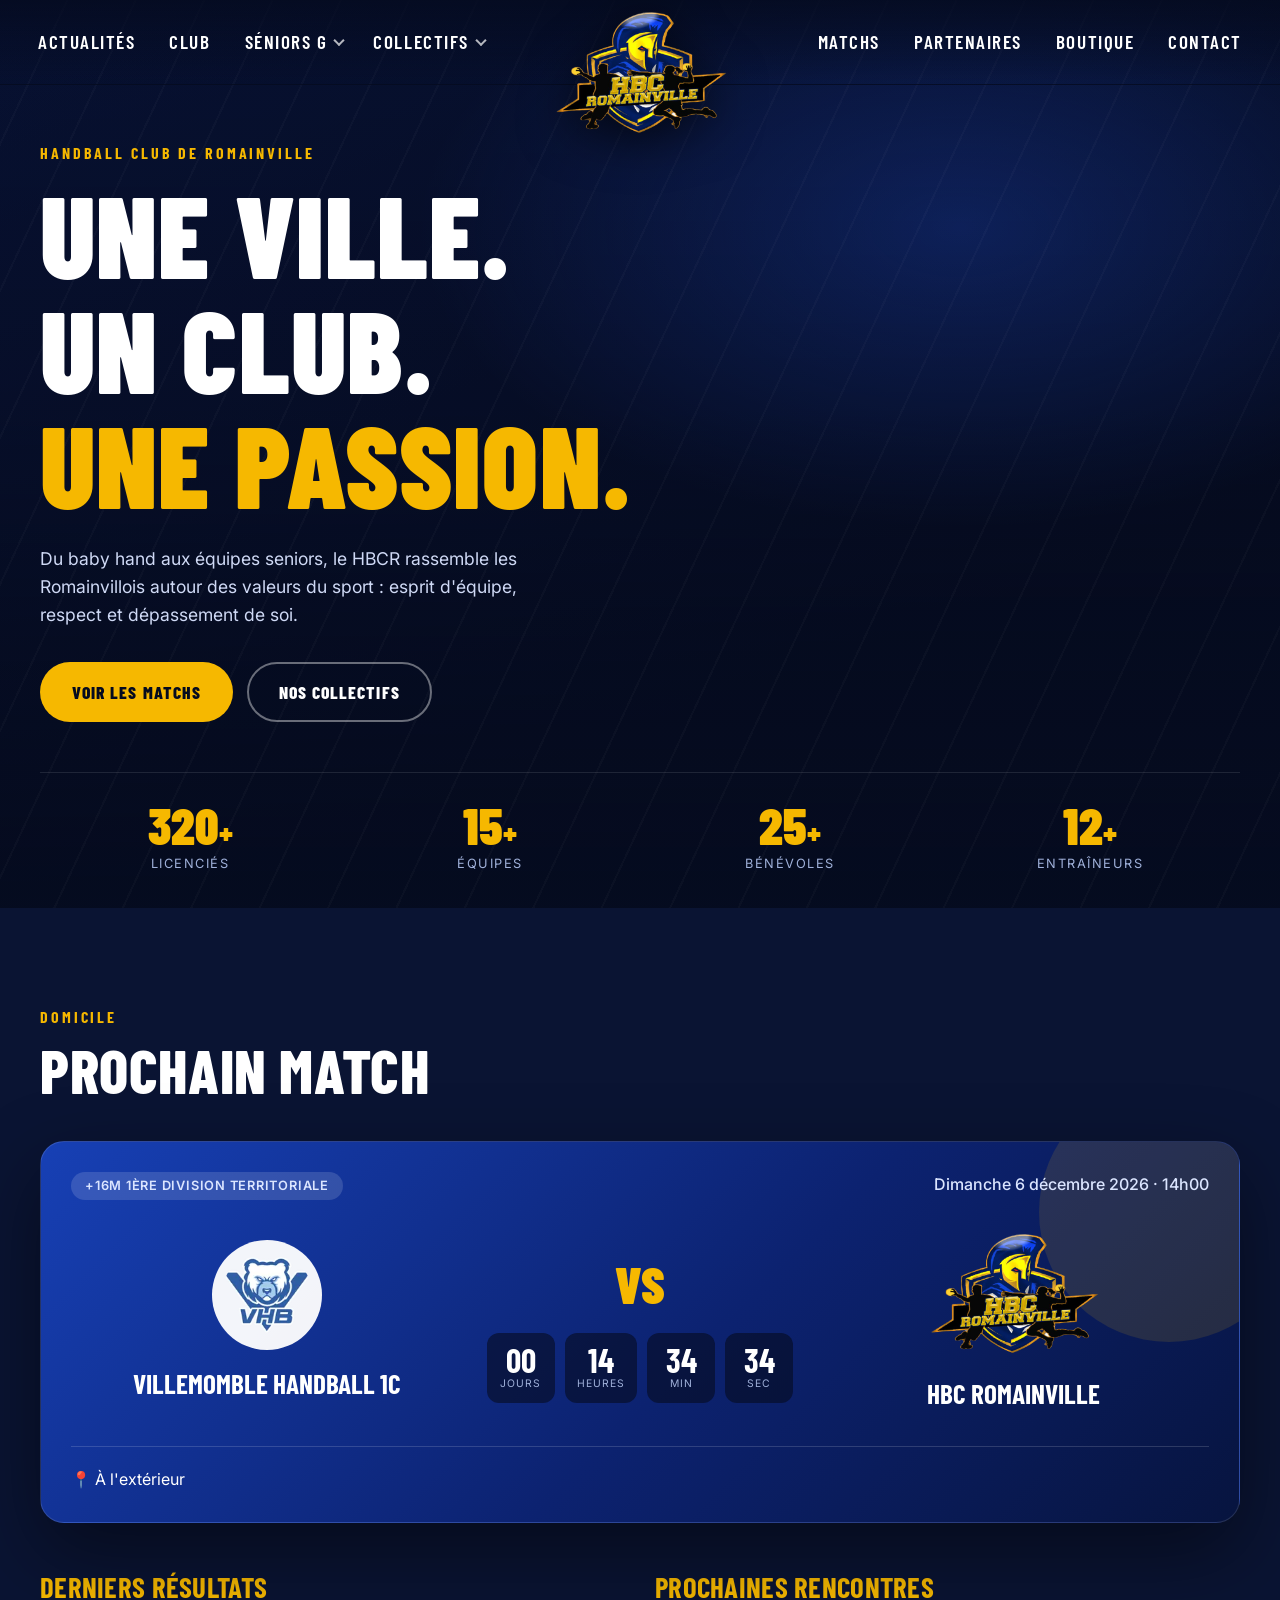
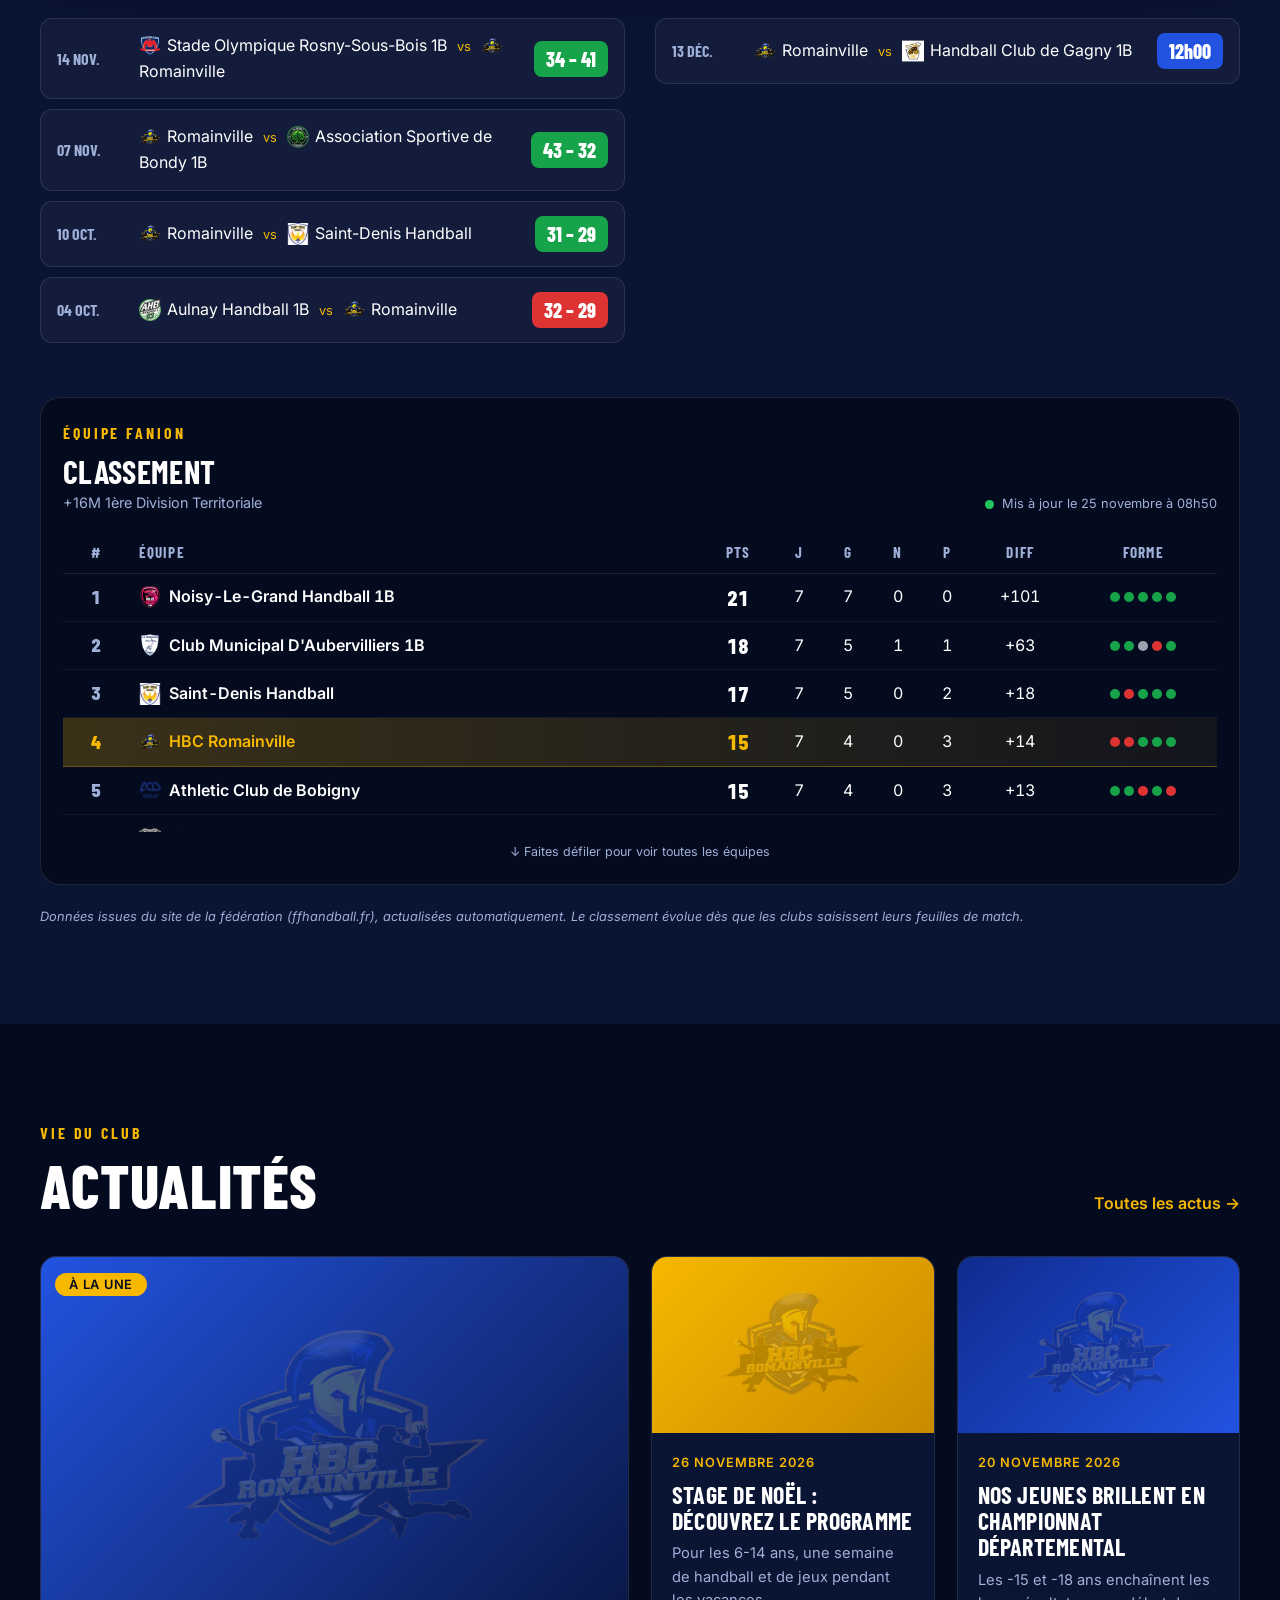
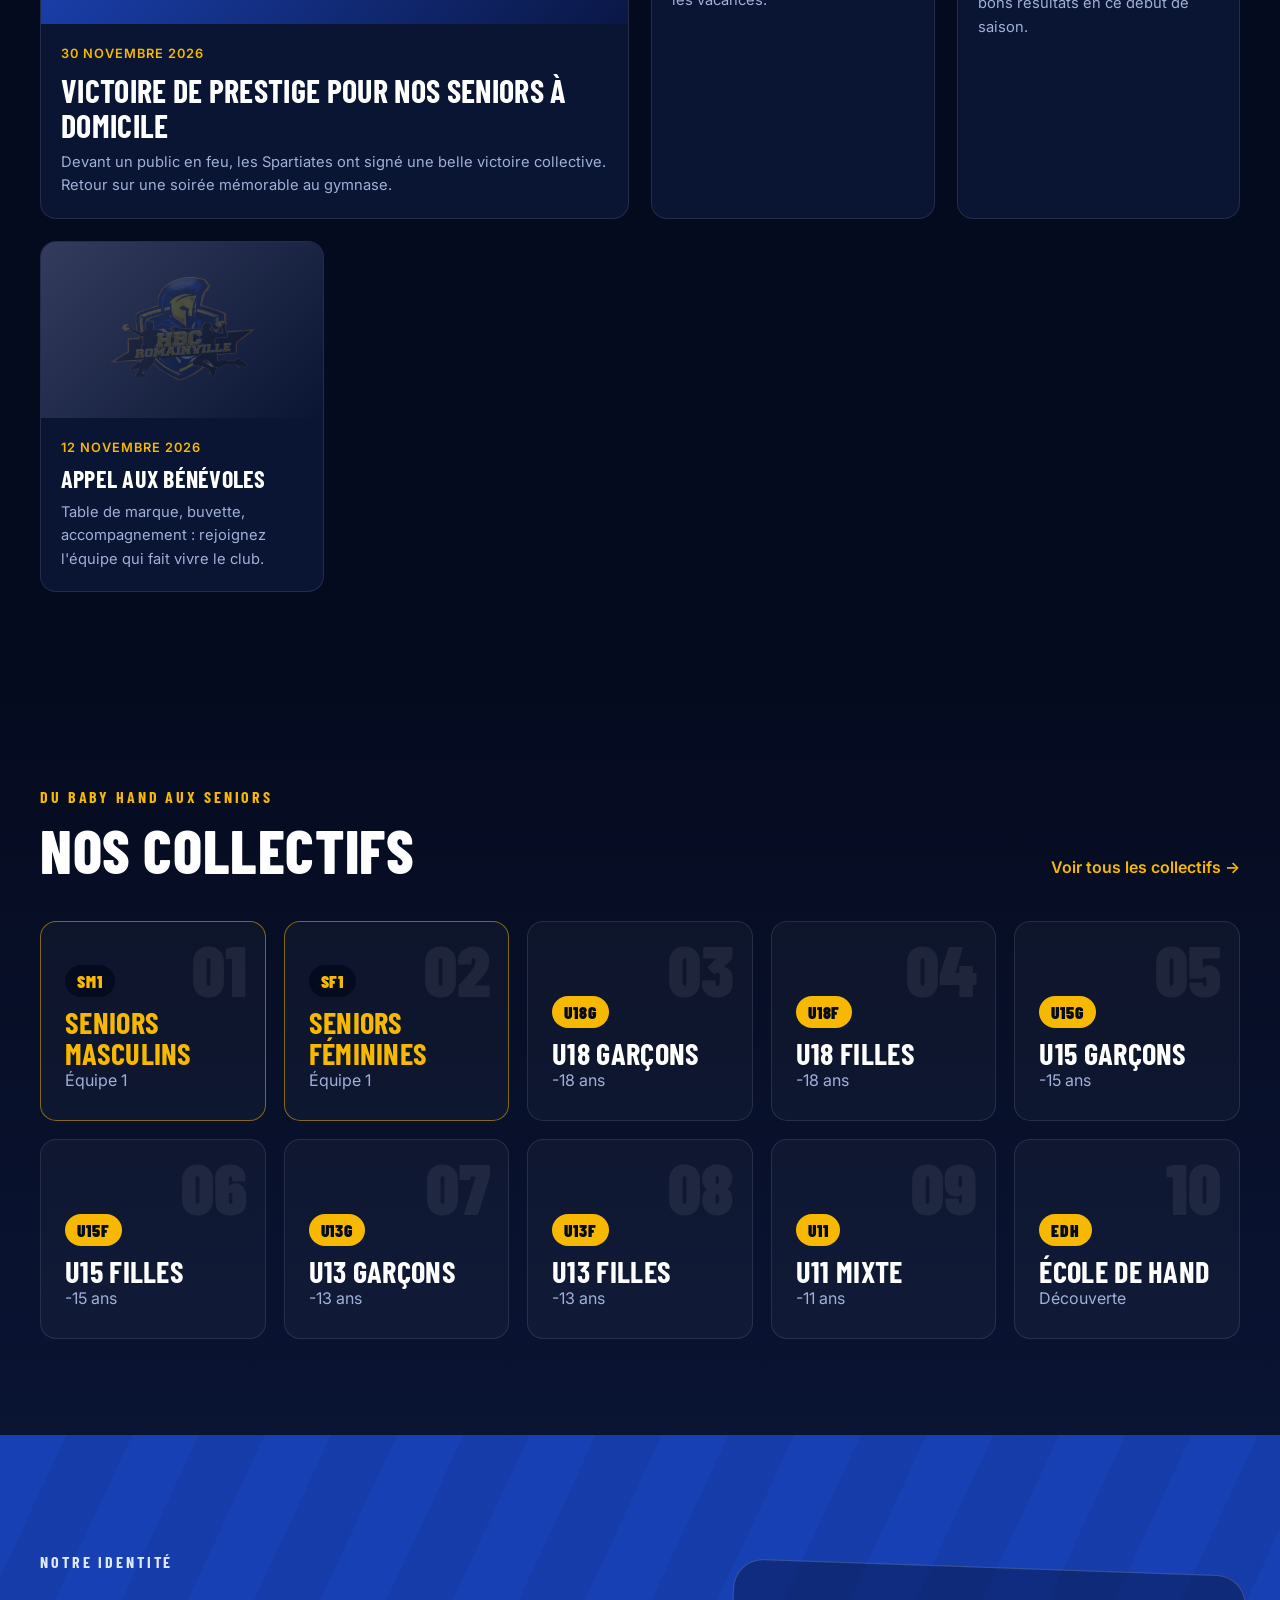
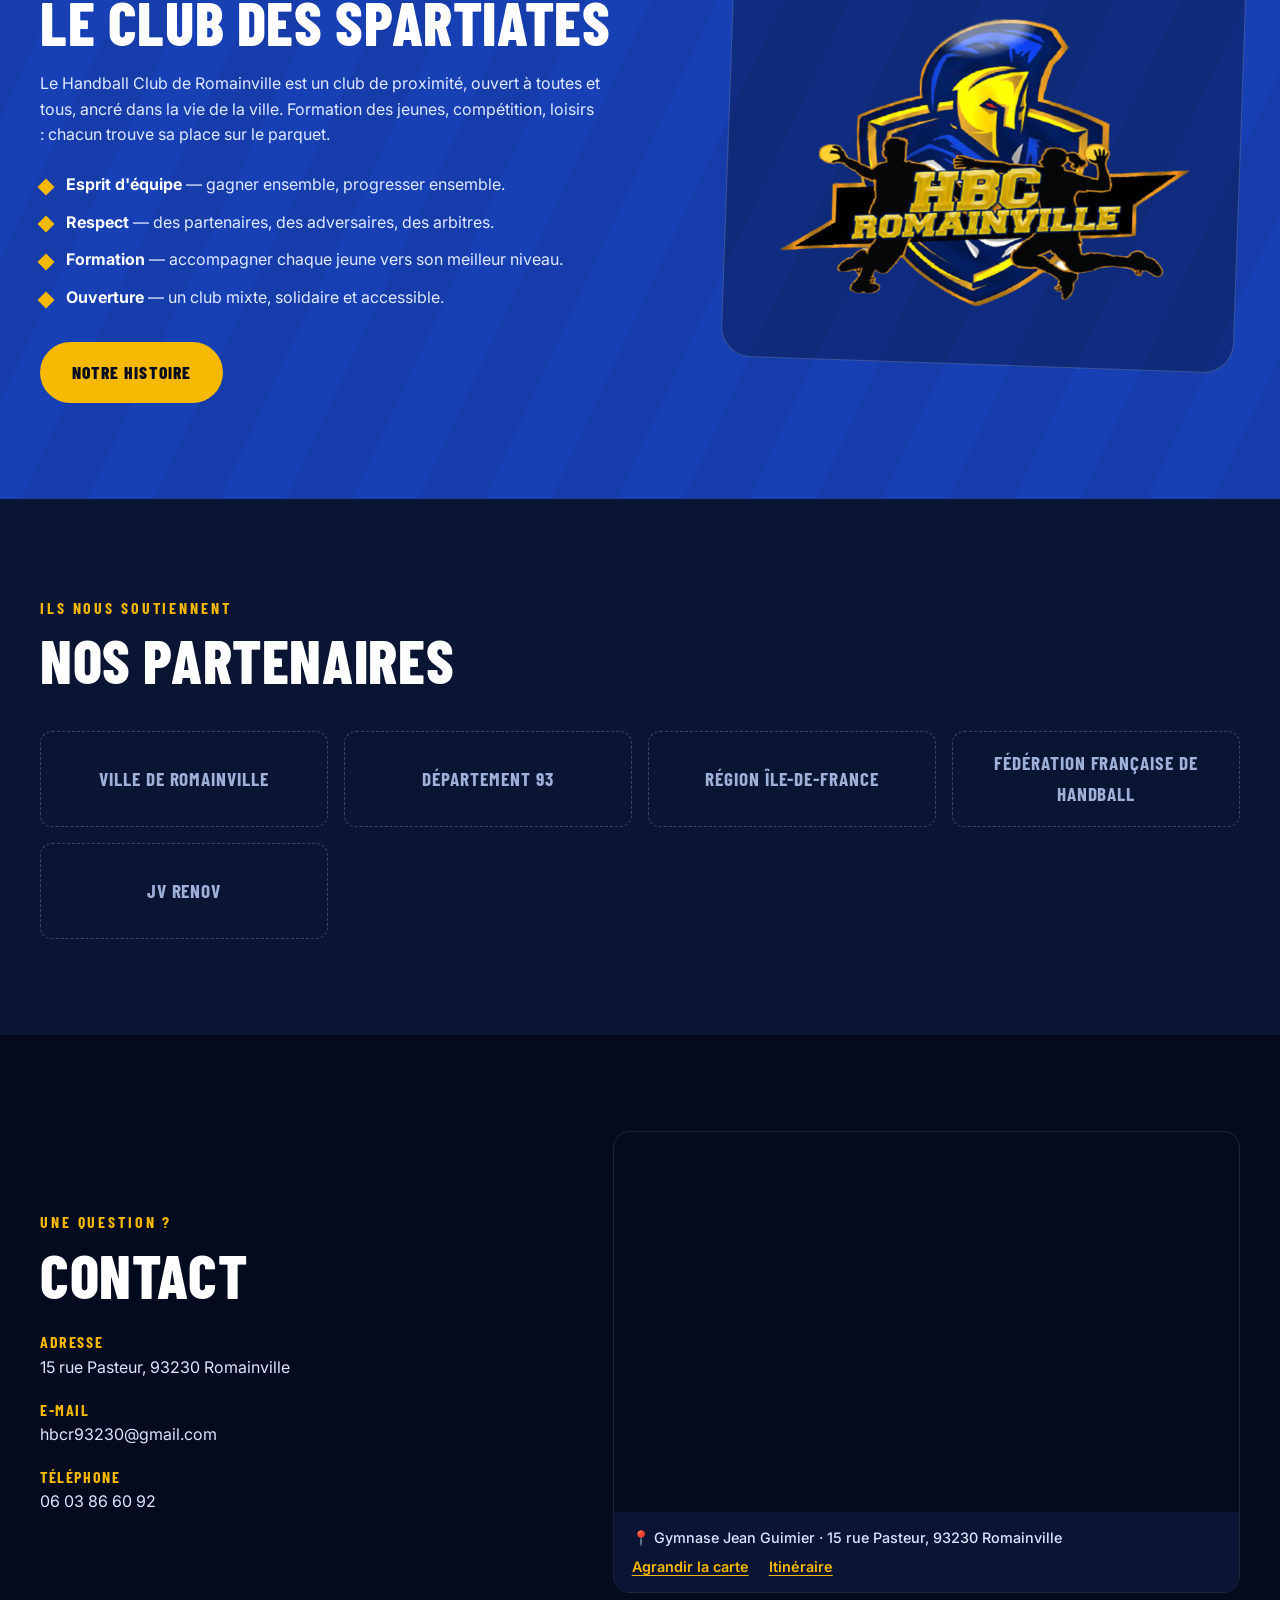
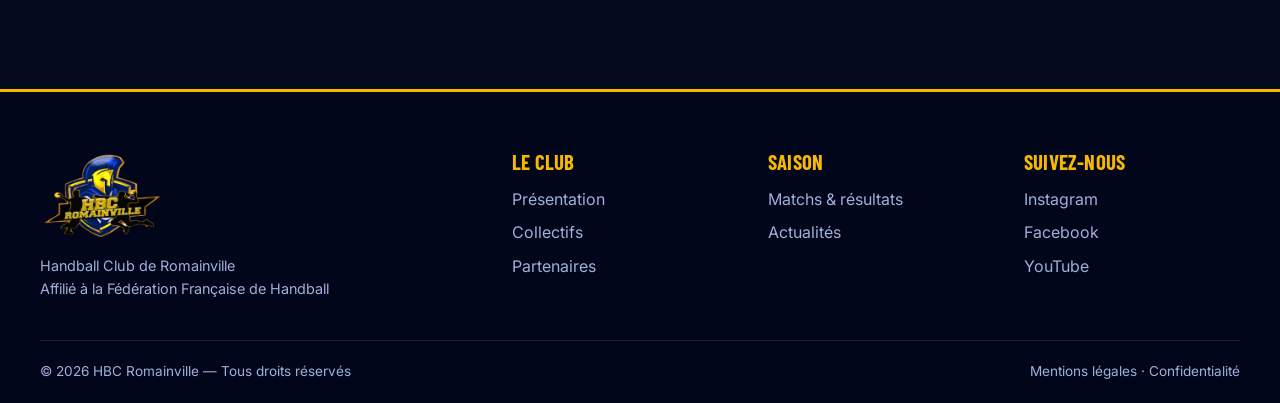
==== index.html @ 2d77e101 "maj" ====
<!doctype html>
<html lang="fr">
<head>
  <meta charset="utf-8">
  <meta name="viewport" content="width=device-width, initial-scale=1">
  <title>HBC Romainville – Handball Club de Romainville</title>
  <meta name="description" content="Site officiel du Handball Club de Romainville (HBCR) : matchs, résultats, actualités, équipes et partenaires.">
  <link rel="icon" href="assets/logo.png">
  <link rel="preconnect" href="https://fonts.googleapis.com">
  <link rel="preconnect" href="https://fonts.gstatic.com" crossorigin>
  <link href="https://fonts.googleapis.com/css2?family=Barlow+Condensed:wght@600;700;800;900&family=Inter:wght@400;500;600;700&display=swap" rel="stylesheet">
  <link rel="stylesheet" href="styles.css">
</head>
<body>

  <!-- Navigation -->
  <header class="header header--split header--over" id="header">
    <div class="container header__inner">
      <a href="#accueil" class="brand" aria-label="HBC Romainville – accueil">
        <img src="assets/logo.png" alt="Logo HBC Romainville">
      </a>
      <button class="burger" id="burger" aria-label="Ouvrir le menu" aria-expanded="false" aria-controls="nav">
        <span></span><span></span><span></span>
      </button>
      <nav class="nav" id="nav">
        <div class="nav__group nav__group--left">
          <a href="#actus">Actualités</a>
          <a href="histoire.html">Club</a>
          <div class="nav-item has-sub">
            <a href="equipe.html">Séniors G</a>
            <div class="subnav"><a href="equipe.html">Équipe</a><a href="classement.html">Classement</a></div>
          </div>
          <div class="nav-item has-sub">
            <a href="collectifs.html">Collectifs</a>
            <div class="subnav subnav--wide"><a href="collectifs.html">Tous les collectifs</a><a href="collectifs.html#sm1">Seniors masculins</a><a href="collectifs.html#sf1">Seniors féminines</a><a href="collectifs.html#u18g">U18 garçons</a><a href="collectifs.html#u18f">U18 filles</a><a href="collectifs.html#u15g">U15 garçons</a><a href="collectifs.html#u15f">U15 filles</a><a href="collectifs.html#u13g">U13 garçons</a><a href="collectifs.html#u13f">U13 filles</a><a href="collectifs.html#u11m">U11 mixte</a><a href="collectifs.html#ecole">École de hand</a><a href="entraineurs.html" class="subnav__sep">Entraîneurs</a></div>
          </div>
        </div>
        <div class="nav__group nav__group--right">
          <a href="#matchs">Matchs</a>
          <a href="#partenaires">Partenaires</a>
          <a class="nav__soon" aria-disabled="true">Boutique</a>
          <a href="#contact">Contact</a>
        </div>
      </nav>
    </div>
  </header>

  <main>

    <!-- HERO -->
    <section class="hero hero--cover" id="accueil">
      <video class="hero__video" autoplay muted loop playsinline preload="metadata" aria-hidden="true">
        <source src="assets/hero.mp4" type="video/mp4">
      </video>
      <div class="hero__bg"></div>
      <div class="container hero__inner">
        <div class="hero__text">
          <p class="eyebrow">Handball Club de Romainville</p>
          <h1>Une ville.<br>Un club.<br><span>Une passion.</span></h1>
          <p class="hero__lead">Du baby hand aux équipes seniors, le HBCR rassemble les Romainvillois autour des valeurs du sport : esprit d'équipe, respect et dépassement de soi.</p>
          <div class="hero__cta">
            <a href="#matchs" class="btn btn--gold">Voir les matchs</a>
            <a href="collectifs.html" class="btn btn--ghost">Nos collectifs</a>
          </div>
        </div>
      </div>
      <div class="hero__stats container">
        <div><strong data-count="320">0</strong><span>licenciés</span></div>
        <div><strong data-count="15">0</strong><span>équipes</span></div>
        <div><strong data-count="25">0</strong><span>bénévoles</span></div>
        <div><strong data-count="12">0</strong><span>entraîneurs</span></div>
      </div>
    </section>

    <!-- PROCHAIN MATCH -->
    <section class="nextmatch" id="matchs">
      <div class="container">
        <div class="section-head">
          <p class="eyebrow">Domicile</p>
          <h2>Prochain match</h2>
        </div>
        <div class="match-card">
          <div class="match-card__meta">
            <span class="tag" id="nm-comp">Département 1 · Masculin</span>
            <span id="nm-date">Samedi 5 décembre 2026 · 20h30</span>
          </div>
          <div class="match-card__teams">
            <div class="team" id="nm-home">
              <img src="assets/logo.png" alt="HBC Romainville">
              <strong>HBC Romainville</strong>
            </div>
            <div class="vs">
              <span>VS</span>
              <div class="countdown" id="countdown" data-target="2026-12-05T20:30:00">
                <div><b id="cd-d">00</b><small>jours</small></div>
                <div><b id="cd-h">00</b><small>heures</small></div>
                <div><b id="cd-m">00</b><small>min</small></div>
                <div><b id="cd-s">00</b><small>sec</small></div>
              </div>
            </div>
            <div class="team" id="nm-away">
              <div class="team__crest">ADV</div>
              <strong>Équipe adverse</strong>
            </div>
          </div>
          <div class="match-card__foot">
            <span id="nm-venue"> Gymnase Guimier Romainville</span>
          </div>
        </div>

        <div class="results">
          <div class="results__col">
            <h3>Derniers résultats</h3>
            <ul class="match-list" id="resultsList">
              <li><span class="date">28 nov.</span><span class="vsname">Romainville <em>vs</em> Équipe A</span><span class="score win">29 – 24</span></li>
              <li><span class="date">21 nov.</span><span class="vsname">Équipe B <em>vs</em> Romainville</span><span class="score lose">27 – 22</span></li>
              <li><span class="date">14 nov.</span><span class="vsname">Romainville <em>vs</em> Équipe C</span><span class="score draw">25 – 25</span></li>
              <li><span class="date">07 nov.</span><span class="vsname">Équipe D <em>vs</em> Romainville</span><span class="score win">23 – 28</span></li>
            </ul>
          </div>
          <div class="results__col">
            <h3>Prochaines rencontres</h3>
            <ul class="match-list" id="upcomingList">
              <li><span class="date">12 déc.</span><span class="vsname">Équipe E <em>vs</em> Romainville</span><span class="score next">20h00</span></li>
              <li><span class="date">19 déc.</span><span class="vsname">Romainville <em>vs</em> Équipe F</span><span class="score next">20h30</span></li>
              <li><span class="date">09 janv.</span><span class="vsname">Romainville <em>vs</em> Équipe G</span><span class="score next">18h30</span></li>
              <li><span class="date">16 janv.</span><span class="vsname">Équipe H <em>vs</em> Romainville</span><span class="score next">21h00</span></li>
            </ul>
          </div>
        </div>

        <div class="standings" id="standings">
          <div class="standings__head">
            <div>
              <p class="eyebrow">Équipe fanion</p>
              <h3>Classement</h3>
              <p class="standings__comp" id="st-comp">+16M 1ère Division Territoriale</p>
            </div>
            <span class="standings__live"><i></i><span id="st-updated">Mise à jour automatique</span></span>
          </div>
          <div class="standings__scroll">
            <table class="standings__table">
              <thead>
                <tr><th>#</th><th class="left">Équipe</th><th>Pts</th><th>J</th><th class="opt">G</th><th class="opt">N</th><th class="opt">P</th><th class="opt">Diff</th><th class="opt">Forme</th></tr>
              </thead>
              <tbody id="st-body"><tr><td colspan="9" class="left">Chargement du classement…</td></tr></tbody>
            </table>
          </div>
          <p class="standings__hint" id="st-hint">↓ Faites défiler pour voir toutes les équipes</p>
        </div>
        <p class="note">Données issues du site de la fédération (ffhandball.fr), actualisées automatiquement. Le classement évolue dès que les clubs saisissent leurs feuilles de match.</p>
      </div>
    </section>

    <!-- ACTUALITÉS -->
    <section class="news" id="actus">
      <div class="container">
        <div class="section-head section-head--row">
          <div>
            <p class="eyebrow">Vie du club</p>
            <h2>Actualités</h2>
          </div>
          <a href="#" class="link-arrow">Toutes les actus →</a>
        </div>

        <div class="news-grid">
          <article class="card card--featured">
            <div class="card__img card__img--1"><span class="tag tag--gold">À la une</span></div>
            <div class="card__body">
              <time>30 novembre 2026</time>
              <h3>Victoire de prestige pour nos seniors à domicile</h3>
              <p>Devant un public en feu, les Spartiates ont signé une belle victoire collective. Retour sur une soirée mémorable au gymnase.</p>
            </div>
          </article>
          <article class="card">
            <div class="card__img card__img--2"></div>
            <div class="card__body">
              <time>26 novembre 2026</time>
              <h3>Stage de Noël : découvrez le programme</h3>
              <p>Pour les 6-14 ans, une semaine de handball et de jeux pendant les vacances.</p>
            </div>
          </article>
          <article class="card">
            <div class="card__img card__img--3"></div>
            <div class="card__body">
              <time>20 novembre 2026</time>
              <h3>Nos jeunes brillent en championnat départemental</h3>
              <p>Les -15 et -18 ans enchaînent les bons résultats en ce début de saison.</p>
            </div>
          </article>
          <article class="card">
            <div class="card__img card__img--4"></div>
            <div class="card__body">
              <time>12 novembre 2026</time>
              <h3>Appel aux bénévoles</h3>
              <p>Table de marque, buvette, accompagnement : rejoignez l'équipe qui fait vivre le club.</p>
            </div>
          </article>
        </div>
      </div>
    </section>

    <!-- ÉQUIPES -->
    <section class="teams" id="equipes">
      <div class="container">
        <div class="section-head section-head--row">
          <div>
            <p class="eyebrow">Du baby hand aux seniors</p>
            <h2>Nos collectifs</h2>
          </div>
          <a href="collectifs.html" class="link-arrow">Voir tous les collectifs →</a>
        </div>
        <div class="teams-grid">
          <a class="team-tile team-tile--gold" href="collectifs.html#sm1"><span class="num">01</span><b class="code">SM1</b><h3>Seniors masculins</h3><p>Équipe 1</p></a>
          <a class="team-tile team-tile--gold" href="collectifs.html#sf1"><span class="num">02</span><b class="code">SF1</b><h3>Seniors féminines</h3><p>Équipe 1</p></a>
          <a class="team-tile" href="collectifs.html#u18g"><span class="num">03</span><b class="code">U18G</b><h3>U18 garçons</h3><p>-18 ans</p></a>
          <a class="team-tile" href="collectifs.html#u18f"><span class="num">04</span><b class="code">U18F</b><h3>U18 filles</h3><p>-18 ans</p></a>
          <a class="team-tile" href="collectifs.html#u15g"><span class="num">05</span><b class="code">U15G</b><h3>U15 garçons</h3><p>-15 ans</p></a>
          <a class="team-tile" href="collectifs.html#u15f"><span class="num">06</span><b class="code">U15F</b><h3>U15 filles</h3><p>-15 ans</p></a>
          <a class="team-tile" href="collectifs.html#u13g"><span class="num">07</span><b class="code">U13G</b><h3>U13 garçons</h3><p>-13 ans</p></a>
          <a class="team-tile" href="collectifs.html#u13f"><span class="num">08</span><b class="code">U13F</b><h3>U13 filles</h3><p>-13 ans</p></a>
          <a class="team-tile" href="collectifs.html#u11m"><span class="num">09</span><b class="code">U11</b><h3>U11 mixte</h3><p>-11 ans</p></a>
          <a class="team-tile" href="collectifs.html#ecole"><span class="num">10</span><b class="code">EDH</b><h3>École de hand</h3><p>Découverte</p></a>
        </div>
      </div>
    </section>

    <!-- LE CLUB -->
    <section class="club" id="club">
      <div class="container club__inner">
        <div class="club__text">
          <p class="eyebrow">Notre identité</p>
          <h2>Le club des Spartiates</h2>
          <p>Le Handball Club de Romainville est un club de proximité, ouvert à toutes et tous, ancré dans la vie de la ville. Formation des jeunes, compétition, loisirs : chacun trouve sa place sur le parquet.</p>
          <ul class="values">
            <li><b>Esprit d'équipe</b> — gagner ensemble, progresser ensemble.</li>
            <li><b>Respect</b> — des partenaires, des adversaires, des arbitres.</li>
            <li><b>Formation</b> — accompagner chaque jeune vers son meilleur niveau.</li>
            <li><b>Ouverture</b> — un club mixte, solidaire et accessible.</li>
          </ul>
          <a href="histoire.html" class="btn btn--gold">Notre histoire</a>
        </div>
        <div class="club__visual">
          <div class="shield"><img src="assets/logo.png" alt=""></div>
        </div>
      </div>
    </section>

    <!-- PARTENAIRES -->
    <section class="partners" id="partenaires">
      <div class="container">
        <div class="section-head">
          <p class="eyebrow">Ils nous soutiennent</p>
          <h2>Nos partenaires</h2>
        </div>
        <div class="partners-row">
          <div>Ville de Romainville</div>
          <div>Département 93</div>
          <div>Région Île-de-France</div>
          <div>Fédération Française de Handball</div>
          <div>JV RENOV</div>
        </div>
      </div>
    </section>

    <!-- CONTACT -->
    <section class="contact" id="contact">
      <div class="container contact__inner">
        <div>
          <p class="eyebrow">Une question ?</p>
          <h2>Contact</h2>
          <ul class="contact-list">
            <li><b>Adresse</b> 15 rue Pasteur, 93230 Romainville</li>
            <li><b>E-mail</b> hbcr93230@gmail.com</li>
            <li><b>Téléphone</b> 06 03 86 60 92</li>
          </ul>
        </div>
        <div class="contact__map">
          <iframe title="Carte : gymnase Jean Guimier, 15 rue Pasteur, Romainville" loading="lazy" referrerpolicy="no-referrer-when-downgrade"
            src="https://www.openstreetmap.org/export/embed.html?bbox=2.4385%2C48.8760%2C2.4475%2C48.8820&layer=mapnik&marker=48.87899%2C2.44299"></iframe>
          <div class="map-links">
            <span>📍 Gymnase Jean Guimier · 15 rue Pasteur, 93230 Romainville</span>
            <a href="https://www.openstreetmap.org/?mlat=48.87899&amp;mlon=2.44299#map=17/48.87899/2.44299" target="_blank" rel="noopener">Agrandir la carte</a>
            <a href="https://www.google.com/maps/dir/?api=1&amp;destination=15+rue+Pasteur+93230+Romainville" target="_blank" rel="noopener">Itinéraire</a>
          </div>
        </div>
      </div>
    </section>
  </main>

  <footer class="footer">
    <div class="container footer__inner">
      <div class="footer__brand">
        <img src="assets/logo.png" alt="HBC Romainville">
        <p>Handball Club de Romainville<br>Affilié à la Fédération Française de Handball</p>
      </div>
      <div class="footer__col">
        <h4>Le club</h4>
        <a href="#club">Présentation</a>
        <a href="collectifs.html">Collectifs</a>
        <a href="#partenaires">Partenaires</a>
      </div>
      <div class="footer__col">
        <h4>Saison</h4>
        <a href="#matchs">Matchs &amp; résultats</a>
        <a href="#actus">Actualités</a>
      </div>
      <div class="footer__col">
        <h4>Suivez-nous</h4>
        <a href="#">Instagram</a>
        <a href="#">Facebook</a>
        <a href="#">YouTube</a>
      </div>
    </div>
    <div class="footer__bottom container">
      <span>© 2026 HBC Romainville — Tous droits réservés</span>
      <span><a href="mentions-legales.html">Mentions légales</a> · <a href="confidentialite.html">Confidentialité</a></span>
    </div>
  </footer>

  <script src="script.js"></script>
</body>
</html>
---- styles.css ----
:root{
  --navy:#050b1f;
  --navy-2:#0a1433;
  --blue:#1740b5;
  --blue-2:#2253e0;
  --gold:#f6b800;
  --gold-2:#ffd34d;
  --white:#fff;
  --muted:#9fb0d9;
  --line:rgba(255,255,255,.1);
  --radius:16px;
  --h:'Barlow Condensed',Impact,sans-serif;
  --b:'Inter',system-ui,sans-serif;
}
*{box-sizing:border-box;margin:0;padding:0}
html{scroll-behavior:smooth;scroll-padding-top:90px}
body{font-family:var(--b);background:var(--navy);color:var(--white);line-height:1.6;-webkit-font-smoothing:antialiased}
img{max-width:100%;display:block}
a{color:inherit;text-decoration:none}
ul{list-style:none}
.container{width:min(1200px,100% - 40px);margin-inline:auto}

h1,h2,h3,h4{font-family:var(--h);text-transform:uppercase;line-height:1;letter-spacing:.01em}
h2{font-size:clamp(2.4rem,5vw,3.8rem);font-weight:800}
h3{font-weight:700}
.eyebrow{font-family:var(--h);font-weight:700;letter-spacing:.18em;text-transform:uppercase;color:var(--gold);font-size:1rem;margin-bottom:10px}
.eyebrow--dark{color:var(--navy)}
section{padding:96px 0}
.section-head{margin-bottom:40px}
.section-head--row{display:flex;justify-content:space-between;align-items:flex-end;gap:20px;flex-wrap:wrap}
.link-arrow{font-weight:600;color:var(--gold);transition:.2s}
.link-arrow:hover{transform:translateX(4px)}
.note{margin-top:22px;font-size:.8rem;color:var(--muted);font-style:italic}

/* Buttons */
.btn{display:inline-block;font-family:var(--h);font-weight:800;text-transform:uppercase;letter-spacing:.06em;font-size:1.1rem;padding:14px 30px;border-radius:999px;border:2px solid transparent;cursor:pointer;transition:.2s;
  clip-path:none}
.btn--sm{padding:9px 20px;font-size:1rem}
.btn--gold{background:var(--gold);color:var(--navy)}
.btn--gold:hover{background:var(--gold-2);transform:translateY(-2px);box-shadow:0 10px 30px rgba(246,184,0,.35)}
.btn--ghost{border-color:rgba(255,255,255,.4);color:#fff}
.btn--ghost:hover{border-color:var(--gold);color:var(--gold)}
.btn--dark{background:var(--navy);color:#fff}
.btn--dark:hover{background:#000;transform:translateY(-2px)}

/* Topbar */
.topbar{background:var(--blue);font-size:.85rem}
.topbar__inner{display:flex;justify-content:space-between;gap:16px;padding:8px 0;flex-wrap:wrap}
.topbar__links{display:flex;gap:20px}
.topbar__links a:hover{color:var(--gold)}

/* Header */
.header{position:sticky;top:0;z-index:50;background:rgba(5,11,31,.88);backdrop-filter:blur(12px);border-bottom:1px solid var(--line);transition:.3s}
.header.scrolled{box-shadow:0 8px 30px rgba(0,0,0,.4)}
.header__inner{display:flex;align-items:center;justify-content:space-between;height:78px}
.brand img{height:62px;width:auto}
.nav{display:flex;align-items:center;gap:30px}
.nav a{font-family:var(--h);font-weight:700;text-transform:uppercase;letter-spacing:.07em;font-size:1.15rem;position:relative;padding:4px 0}
.nav a:not(.btn)::after{content:"";position:absolute;left:0;bottom:-2px;height:3px;width:0;background:var(--gold);transition:.25s}
.nav a:not(.btn):hover::after{width:100%}
.burger{display:none;background:none;border:0;width:44px;height:44px;cursor:pointer;flex-direction:column;justify-content:center;gap:6px;align-items:center}
.burger span{display:block;width:26px;height:3px;background:#fff;border-radius:2px;transition:.3s}
.burger[aria-expanded="true"] span:nth-child(1){transform:translateY(9px) rotate(45deg)}
.burger[aria-expanded="true"] span:nth-child(2){opacity:0}
.burger[aria-expanded="true"] span:nth-child(3){transform:translateY(-9px) rotate(-45deg)}

/* Hero */
.hero{position:relative;padding:70px 0 0;overflow:hidden}
.hero__bg{position:absolute;inset:0;background:
  radial-gradient(900px 500px at 80% 30%,rgba(34,83,224,.55),transparent 60%),
  radial-gradient(600px 400px at 10% 90%,rgba(246,184,0,.12),transparent 60%),
  linear-gradient(160deg,#0a1745,var(--navy) 70%);z-index:0}
.hero__bg::after{content:"";position:absolute;inset:0;background:repeating-linear-gradient(115deg,transparent 0 60px,rgba(255,255,255,.025) 60px 62px)}
.hero__inner{position:relative;z-index:1;display:grid;grid-template-columns:1.1fr .9fr;align-items:center;gap:40px;min-height:560px}
.hero h1{font-size:clamp(3.4rem,8.5vw,7rem);font-weight:900;margin-bottom:24px}
.hero h1 span{color:var(--gold)}
.hero__lead{max-width:520px;color:#cfd9f5;font-size:1.1rem;margin-bottom:32px}
.hero__cta{display:flex;gap:14px;flex-wrap:wrap}
.hero__logo img{width:100%;max-width:520px;margin-inline:auto;filter:drop-shadow(0 30px 60px rgba(0,0,0,.6));animation:float 6s ease-in-out infinite}
@keyframes float{50%{transform:translateY(-14px)}}
.hero__stats{position:relative;z-index:1;display:grid;grid-template-columns:repeat(4,1fr);margin-top:30px;border-top:1px solid var(--line);padding:26px 0 34px;text-align:center}
.hero__stats div{display:flex;flex-direction:column}
.hero__stats strong{font-family:var(--h);font-size:3.2rem;font-weight:900;color:var(--gold);line-height:1}
.hero__stats strong::after{content:"+";font-size:2rem}
.hero__stats span{color:var(--muted);text-transform:uppercase;letter-spacing:.12em;font-size:.8rem;margin-top:4px}

/* Next match */
.nextmatch{background:var(--navy-2)}
.match-card{background:linear-gradient(135deg,var(--blue) 0%,#0c2270 55%,#07143f 100%);border-radius:24px;padding:30px;border:1px solid rgba(255,255,255,.12);box-shadow:0 30px 80px rgba(0,0,0,.45);position:relative;overflow:hidden}
.match-card::before{content:"";position:absolute;right:-60px;top:-60px;width:260px;height:260px;border-radius:50%;background:rgba(246,184,0,.12)}
.match-card__meta{display:flex;justify-content:space-between;flex-wrap:wrap;gap:10px;position:relative;color:#dbe5ff;font-weight:500}
.tag{background:rgba(255,255,255,.14);padding:4px 14px;border-radius:999px;font-size:.8rem;font-weight:600;text-transform:uppercase;letter-spacing:.06em}
.tag--gold{background:var(--gold);color:var(--navy)}
.match-card__teams{display:grid;grid-template-columns:1fr auto 1fr;align-items:center;gap:24px;padding:30px 0;position:relative}
.team{display:flex;flex-direction:column;align-items:center;gap:12px;text-align:center}
.team img{height:130px;width:auto}
.team strong{font-family:var(--h);font-size:1.7rem;text-transform:uppercase}
.team__crest{width:110px;height:110px;border-radius:50%;background:rgba(255,255,255,.1);border:2px dashed rgba(255,255,255,.4);display:grid;place-items:center;font-family:var(--h);font-size:1.6rem;font-weight:800;color:var(--muted)}
.vs{text-align:center}
.vs>span{font-family:var(--h);font-size:3.2rem;font-weight:900;color:var(--gold)}
.countdown{display:flex;gap:10px;margin-top:8px}
.countdown div{background:rgba(5,11,31,.6);border-radius:12px;padding:10px 12px;min-width:68px;display:flex;flex-direction:column}
.countdown b{font-family:var(--h);font-size:2.1rem;line-height:1}
.countdown small{font-size:.65rem;text-transform:uppercase;letter-spacing:.1em;color:var(--muted)}
.match-card__foot{display:flex;justify-content:space-between;align-items:center;flex-wrap:wrap;gap:14px;border-top:1px solid rgba(255,255,255,.15);padding-top:20px;position:relative}

.results{display:grid;grid-template-columns:1fr 1fr;gap:30px;margin-top:50px}
.results h3{font-size:1.8rem;margin-bottom:16px;color:var(--gold)}
.match-list li{display:grid;grid-template-columns:70px 1fr auto;gap:12px;align-items:center;padding:14px 16px;background:rgba(255,255,255,.04);border:1px solid var(--line);border-radius:12px;margin-bottom:10px;transition:.2s}
.match-list li:hover{background:rgba(255,255,255,.08);transform:translateX(4px)}
.match-list .date{font-family:var(--h);font-weight:700;color:var(--muted);text-transform:uppercase}
.match-list em{color:var(--gold);font-style:normal;margin:0 6px;font-size:.8rem}
.score{font-family:var(--h);font-weight:800;font-size:1.25rem;padding:2px 12px;border-radius:8px}
.score.win{background:#17a34a}
.score.lose{background:#d33}
.score.draw{background:#6b7280}
.score.next{background:var(--blue-2)}

/* News */
.news-grid{display:grid;grid-template-columns:repeat(4,1fr);gap:22px}
.card{background:var(--navy-2);border:1px solid var(--line);border-radius:var(--radius);overflow:hidden;transition:.25s;display:flex;flex-direction:column}
.card:hover{transform:translateY(-6px);border-color:var(--gold);box-shadow:0 20px 50px rgba(0,0,0,.4)}
.card__img{aspect-ratio:16/10;position:relative;padding:14px}
.card__img--1{background:linear-gradient(135deg,var(--blue-2),#0a1745)}
.card__img--2{background:linear-gradient(135deg,var(--gold),#c98a00)}
.card__img--3{background:linear-gradient(135deg,#0f2b8f,var(--blue-2))}
.card__img--4{background:linear-gradient(135deg,#333c5c,#0a1433)}
.card__img::after{content:"";position:absolute;inset:0;background:url("assets/logo.png") center/55% no-repeat;opacity:.18}
.card__body{padding:20px;display:flex;flex-direction:column;gap:8px}
.card time{color:var(--gold);font-size:.8rem;font-weight:600;text-transform:uppercase;letter-spacing:.08em}
.card h3{font-size:1.5rem;line-height:1.1}
.card p{color:var(--muted);font-size:.92rem}
.card--featured{grid-column:span 2;grid-row:span 1}
.card--featured h3{font-size:2rem}

/* Teams */
.teams{background:linear-gradient(180deg,var(--navy),var(--navy-2))}
.teams-grid{display:grid;grid-template-columns:repeat(4,1fr);gap:18px}
.team-tile{position:relative;border:1px solid var(--line);border-radius:var(--radius);padding:28px 24px 26px;min-height:200px;display:flex;flex-direction:column;justify-content:flex-end;background:rgba(255,255,255,.03);overflow:hidden;transition:.25s}
.team-tile .num{position:absolute;top:10px;right:18px;font-family:var(--h);font-size:4.5rem;font-weight:900;color:rgba(255,255,255,.07);line-height:1}
.team-tile h3{font-size:1.9rem}
.team-tile p{color:var(--muted)}
.team-tile:hover{background:var(--blue);transform:translateY(-6px);border-color:transparent}
.team-tile--gold{border-color:rgba(246,184,0,.5)}
.team-tile--gold h3{color:var(--gold)}
.team-tile--gold:hover{background:var(--gold)}
.team-tile--gold:hover h3,.team-tile--gold:hover p{color:var(--navy)}

/* Club */
.club{background:var(--blue);position:relative;overflow:hidden}
.club::before{content:"";position:absolute;inset:0;background:repeating-linear-gradient(115deg,transparent 0 60px,rgba(0,0,0,.06) 60px 120px)}
.club__inner{position:relative;display:grid;grid-template-columns:1.1fr .9fr;gap:60px;align-items:center}
.club__text p{margin:18px 0;color:#e1e9ff;max-width:560px}
.values{margin:24px 0 32px;display:grid;gap:12px}
.values li{padding-left:26px;position:relative;color:#e1e9ff}
.values li::before{content:"";position:absolute;left:0;top:.55em;width:12px;height:12px;background:var(--gold);transform:rotate(45deg)}
.values b{color:#fff}
.shield{background:rgba(5,11,31,.35);border-radius:30px;padding:40px;border:1px solid rgba(255,255,255,.18);transform:rotate(2deg)}

/* Partners */
.partners{background:var(--navy-2)}
.partners-row{display:grid;grid-template-columns:repeat(4,1fr);gap:16px}
.partners-row div{height:96px;display:grid;place-items:center;text-align:center;padding:10px;border:1px dashed rgba(255,255,255,.22);border-radius:12px;color:var(--muted);font-family:var(--h);font-weight:700;font-size:1.2rem;text-transform:uppercase;letter-spacing:.05em;transition:.2s}
.partners-row div:hover{color:var(--gold);border-color:var(--gold)}

/* Contact */
.contact__inner{display:grid;grid-template-columns:1fr 1.2fr;gap:50px;align-items:center}
.contact-list{margin-top:24px;display:grid;gap:16px}
.contact-list li{display:flex;flex-direction:column;color:#dbe5ff}
.contact-list b{font-family:var(--h);text-transform:uppercase;letter-spacing:.1em;color:var(--gold);font-size:1rem}
.contact__map{border-radius:var(--radius);overflow:hidden;border:1px solid var(--line);height:380px}
.contact__map iframe{width:100%;height:100%;border:0;filter:grayscale(.3) contrast(1.05)}

/* Footer */
.footer{background:#02061a;border-top:3px solid var(--gold);padding-top:60px}
.footer__inner{display:grid;grid-template-columns:2fr 1fr 1fr 1fr;gap:40px}
.footer__brand img{height:90px;margin-bottom:12px}
.footer__brand p{color:var(--muted);font-size:.9rem}
.footer__col{display:flex;flex-direction:column;gap:8px}
.footer__col h4{color:var(--gold);font-size:1.3rem;margin-bottom:6px}
.footer__col a{color:var(--muted);transition:.2s}
.footer__col a:hover{color:#fff}
.footer__bottom{display:flex;justify-content:space-between;flex-wrap:wrap;gap:10px;margin-top:40px;padding:20px 0;border-top:1px solid var(--line);color:var(--muted);font-size:.85rem}
.footer__bottom a:hover{color:var(--gold)}

/* Reveal animation */
.reveal{opacity:0;transform:translateY(28px);transition:opacity .7s,transform .7s}
.reveal.in{opacity:1;transform:none}

/* Responsive */
@media (max-width:1000px){
  .news-grid,.teams-grid{grid-template-columns:repeat(2,1fr)}
  .card--featured{grid-column:span 2}
  .partners-row{grid-template-columns:repeat(2,1fr)}
  .footer__inner{grid-template-columns:1fr 1fr}
}
@media (max-width:820px){
  section{padding:70px 0}
  .burger{display:flex}
  .nav{position:fixed;top:0;right:0;height:100vh;width:min(320px,85vw);background:var(--navy-2);flex-direction:column;align-items:flex-start;padding:100px 30px 30px;gap:22px;transform:translateX(100%);transition:.3s;box-shadow:-20px 0 60px rgba(0,0,0,.5)}
  .nav.open{transform:none}
  .burger{position:relative;z-index:60}
  .hero__inner,.club__inner,.contact__inner,.results{grid-template-columns:1fr}
  .hero__inner{min-height:0;padding-bottom:20px}
  .hero__logo{order:-1;max-width:300px;margin-inline:auto}
  .hero__stats{grid-template-columns:repeat(2,1fr);gap:20px}
  .match-card__teams{grid-template-columns:1fr;gap:10px}
  .team img{height:100px}
  .countdown{justify-content:center}
  .topbar__links{display:none}
}
@media (max-width:560px){
  .news-grid,.teams-grid{grid-template-columns:1fr}
  .card--featured{grid-column:auto}
  .footer__inner{grid-template-columns:1fr}
  .match-list li{grid-template-columns:56px 1fr auto;padding:12px}
}
@media (prefers-reduced-motion:reduce){
  *{animation:none!important;transition:none!important}
  html{scroll-behavior:auto}
  .reveal{opacity:1;transform:none}
}

/* Logos des clubs adverses */
.team .team__club{height:110px;width:110px;object-fit:contain;background:rgba(255,255,255,.95);border-radius:50%;padding:10px}
.mini-logo{display:inline-block;height:22px;width:22px;object-fit:contain;vertical-align:middle;margin:0 6px 2px 0}
@media (max-width:820px){.team .team__club{height:90px;width:90px}}

/* Mobile : le flou du header piégeait le menu fixe et créait un défilement horizontal */
@media (max-width:820px){
  .header{backdrop-filter:none;-webkit-backdrop-filter:none;background:var(--navy)}
  html,body{overflow-x:hidden}
}

/* ===== Page Notre histoire ===== */
.page-hero{position:relative;overflow:hidden;padding:110px 0 100px}
.page-hero__inner{position:relative;z-index:1}
.page-hero h1{font-size:clamp(4rem,11vw,9rem);font-weight:900;margin-bottom:22px}
.page-hero h1 span{color:var(--gold)}
.page-hero__lead{max-width:560px;color:#cfd9f5;font-size:1.15rem;margin-bottom:30px}
.page-hero__logo{position:absolute;right:6%;top:50%;width:min(420px,38vw);transform:translateY(-50%);opacity:.9;filter:drop-shadow(0 30px 60px rgba(0,0,0,.6));z-index:1}

.keyfigures{background:var(--gold);color:var(--navy);padding:0}
.keyfigures__grid{display:grid;grid-template-columns:repeat(4,1fr);text-align:center}
.keyfigures__grid>div{padding:34px 10px;display:flex;flex-direction:column;border-right:1px solid rgba(5,11,31,.15)}
.keyfigures__grid>div:last-child{border:0}
.keyfigures strong{font-family:var(--h);font-size:3.4rem;font-weight:900;line-height:1}
.keyfigures span{font-weight:600;text-transform:uppercase;letter-spacing:.08em;font-size:.8rem;margin-top:4px}

.story-intro__inner{display:grid;grid-template-columns:1fr 1.2fr;gap:50px;align-items:start}
.story-intro__text p{color:#cfd9f5;margin-bottom:16px;font-size:1.05rem}

.timeline-section{background:var(--navy-2)}
.timeline{position:relative;max-width:900px;margin:0 auto;padding:10px 0}
.timeline::before{content:"";position:absolute;left:50%;top:0;bottom:0;width:3px;background:linear-gradient(var(--gold),var(--blue-2));transform:translateX(-50%)}
.tl-item{position:relative;display:grid;grid-template-columns:1fr 1fr;gap:60px;align-items:center;margin-bottom:46px}
.tl-item::after{content:"";position:absolute;left:50%;top:50%;width:20px;height:20px;border-radius:50%;background:var(--navy-2);border:4px solid var(--gold);transform:translate(-50%,-50%)}
.tl-year{font-family:var(--h);font-weight:900;font-size:clamp(3.4rem,7vw,5.4rem);line-height:1;color:var(--gold);text-align:right}
.tl-card{background:var(--navy);border:1px solid var(--line);border-radius:var(--radius);padding:24px;transition:.25s}
.tl-card:hover{border-color:var(--gold);transform:translateY(-4px)}
.tl-card h3{font-size:1.7rem;margin-bottom:8px}
.tl-card p{color:var(--muted);font-size:.95rem}
.tl-item:nth-child(even) .tl-year{order:2;text-align:left}
.tl-item:nth-child(even) .tl-card{order:1}
.tl-item--now .tl-card{background:var(--blue);border-color:transparent}
.tl-item--now .tl-card p{color:#e1e9ff}
.tl-item--now::after{background:var(--gold)}

.highlights-grid{display:grid;grid-template-columns:repeat(3,1fr);gap:22px}
.hl-card{position:relative;background:rgba(255,255,255,.04);border:1px solid var(--line);border-radius:var(--radius);padding:34px 26px;overflow:hidden;transition:.25s}
.hl-card:hover{background:var(--blue);transform:translateY(-6px);border-color:transparent}
.hl-num{position:absolute;top:6px;right:16px;font-family:var(--h);font-size:5rem;font-weight:900;color:rgba(255,255,255,.07);line-height:1}
.hl-card h3{font-size:2rem;color:var(--gold);margin-bottom:10px}
.hl-card p{color:#cfd9f5}

.values-band{background:var(--blue);position:relative;overflow:hidden}
.values-band::before{content:"";position:absolute;inset:0;background:repeating-linear-gradient(115deg,transparent 0 60px,rgba(0,0,0,.06) 60px 120px)}
.values-band__inner{position:relative;display:grid;grid-template-columns:1fr 1.2fr;gap:50px;align-items:center}
.values-band .eyebrow--dark{color:var(--gold)}
.values-list{display:grid;grid-template-columns:1fr 1fr;gap:16px}
.values-list li{background:rgba(5,11,31,.35);border-radius:var(--radius);padding:20px;display:flex;flex-direction:column;gap:4px;border:1px solid rgba(255,255,255,.14)}
.values-list b{font-family:var(--h);font-size:1.5rem;text-transform:uppercase;color:var(--gold)}
.values-list span{color:#e1e9ff;font-size:.92rem}

.story-cta{text-align:center}
.story-cta__inner{display:flex;flex-direction:column;align-items:center;gap:14px}
.story-cta p{color:#cfd9f5;max-width:480px}
.story-cta .hero__cta{justify-content:center;margin-top:14px}

@media (max-width:820px){
  .page-hero{padding:70px 0 60px}
  .page-hero__logo{display:none}
  .keyfigures__grid{grid-template-columns:repeat(2,1fr)}
  .keyfigures__grid>div:nth-child(2){border-right:0}
  .story-intro__inner,.values-band__inner{grid-template-columns:1fr}
  .highlights-grid{grid-template-columns:1fr}
  .values-list{grid-template-columns:1fr}
  .timeline::before{left:14px}
  .tl-item,.tl-item:nth-child(even){grid-template-columns:1fr;gap:10px;padding-left:44px}
  .tl-item::after{left:14px;top:22px}
  .tl-year,.tl-item:nth-child(even) .tl-year{text-align:left;order:0;font-size:3.2rem}
  .tl-item:nth-child(even) .tl-card{order:0}
}

.tl-item--todo .tl-card{border-style:dashed;background:transparent}
.tl-item--todo .tl-year{color:rgba(246,184,0,.45)}

/* ===== Classement ===== */
.standings{margin-top:56px;background:var(--navy);border:1px solid var(--line);border-radius:20px;padding:28px}
.standings__head{display:flex;justify-content:space-between;align-items:flex-end;gap:16px;flex-wrap:wrap;margin-bottom:18px}
.standings__head h3{font-size:2.4rem}
.standings__comp{color:var(--muted);margin-top:4px;font-size:.9rem}
.standings__live{display:inline-flex;align-items:center;gap:8px;font-size:.8rem;color:var(--muted)}
.standings__live i{width:9px;height:9px;border-radius:50%;background:#22c55e;box-shadow:0 0 0 0 rgba(34,197,94,.6);animation:pulse 2s infinite}
@keyframes pulse{70%{box-shadow:0 0 0 9px rgba(34,197,94,0)}100%{box-shadow:0 0 0 0 rgba(34,197,94,0)}}
.standings__scroll{overflow-x:auto}
.standings__table{width:100%;border-collapse:collapse;min-width:340px}
.standings__table th{font-family:var(--h);text-transform:uppercase;letter-spacing:.08em;font-size:.95rem;color:var(--muted);padding:8px 10px;text-align:center;border-bottom:1px solid var(--line)}
.standings__table td{padding:10px;text-align:center;border-bottom:1px solid rgba(255,255,255,.06);font-variant-numeric:tabular-nums}
.standings__table .left{text-align:left}
.standings__table tbody tr:hover{background:rgba(255,255,255,.04)}
.standings__table .rank{font-family:var(--h);font-weight:800;font-size:1.2rem;color:var(--muted)}
.standings__table .pts{font-family:var(--h);font-weight:800;font-size:1.3rem}
.standings__table .team-cell{font-weight:600;white-space:nowrap}
.standings__table tr.us{background:linear-gradient(90deg,rgba(246,184,0,.22),rgba(246,184,0,.06))}
.standings__table tr.us td{border-bottom-color:rgba(246,184,0,.4)}
.standings__table tr.us .rank,.standings__table tr.us .pts{color:var(--gold)}
.standings__table tr.us .team-cell{color:var(--gold)}
.dot{display:inline-block;width:10px;height:10px;border-radius:50%;margin:0 2px}
.dot.w{background:#17a34a}.dot.l{background:#d33}.dot.d{background:#9ca3af}
.standings .mini-logo{height:24px;width:24px;margin-right:8px}
@media (max-width:560px){
  .standings{padding:18px 12px}
  .standings__table .opt{display:none}
  .standings__table td,.standings__table th{padding:9px 6px}
  .standings__table .team-cell{white-space:normal}
}

.standings__table .form{white-space:nowrap}

/* Classement compact : 5 lignes visibles, défilement pour la suite */
.standings{padding:22px;margin-top:44px}
.standings__head h3{font-size:2rem}
.standings__scroll{max-height:300px;overflow-y:auto;overscroll-behavior:contain;border-radius:10px;scrollbar-width:thin;scrollbar-color:var(--gold) transparent}
.standings__table thead th{position:sticky;top:0;background:var(--navy);z-index:1}
.standings__table td{padding:7px 10px}
.standings .mini-logo{height:22px;width:22px}
.standings__scroll::-webkit-scrollbar{width:6px}
.standings__scroll::-webkit-scrollbar-thumb{background:var(--gold);border-radius:6px}
.standings__hint{text-align:center;color:var(--muted);font-size:.78rem;margin-top:10px}
@media (max-width:900px){
  .standings__table th.opt:last-child,.standings__table td.form{display:none}
}

/* ===== Collectifs ===== */
.team-tile .code{display:inline-block;align-self:flex-start;background:var(--gold);color:var(--navy);font-family:var(--h);font-weight:900;font-size:1.1rem;padding:2px 12px;border-radius:999px;margin-bottom:10px;letter-spacing:.05em}
.team-tile--gold .code{background:var(--navy)}
.team-tile--gold .code{color:var(--gold)}
.team-tile:hover .code{background:var(--gold);color:var(--navy)}
.teams-grid{grid-template-columns:repeat(5,1fr)}
@media (max-width:1000px){.teams-grid{grid-template-columns:repeat(3,1fr)}}
@media (max-width:640px){.teams-grid{grid-template-columns:repeat(2,1fr)}.team-tile{min-height:170px;padding:22px 16px}.team-tile h3{font-size:1.5rem}}

.page-hero--small{padding:80px 0 60px}
.page-hero--small h1{font-size:clamp(3.4rem,9vw,7rem)}
.chips-bar{position:sticky;top:78px;z-index:40;background:rgba(5,11,31,.95);border-bottom:1px solid var(--line)}
.chips{display:flex;gap:8px;overflow-x:auto;padding:12px 0;scrollbar-width:none}
.chips::-webkit-scrollbar{display:none}
.chip{flex:none;font-family:var(--h);font-weight:800;letter-spacing:.06em;font-size:1.1rem;padding:6px 18px;border-radius:999px;border:2px solid var(--line);transition:.2s}
.chip:hover,.chip.active{background:var(--gold);color:var(--navy);border-color:var(--gold)}
.collectifs{padding-top:50px}
.collectif{scroll-margin-top:150px;background:var(--navy-2);border:1px solid var(--line);border-radius:22px;margin-bottom:28px;overflow:hidden}
.co-head{display:flex;align-items:center;gap:26px;padding:28px 30px;background:linear-gradient(120deg,var(--blue),#0a1745)}
.co-code{font-family:var(--h);font-weight:900;font-size:clamp(3.2rem,8vw,5.2rem);line-height:1;color:var(--gold);min-width:2.2ch}
.co-head h2{font-size:clamp(2rem,4vw,2.8rem)}
.co-sub{color:#cfd9f5}
.co-body{padding:26px 30px;display:grid;gap:24px}
.co-info{display:grid;grid-template-columns:repeat(4,1fr);gap:16px}
.co-info div{background:rgba(255,255,255,.04);border:1px solid var(--line);border-radius:12px;padding:14px 16px}
.co-info dt{font-family:var(--h);text-transform:uppercase;letter-spacing:.1em;color:var(--gold);font-size:.95rem}
.co-info dd{margin-top:4px;font-weight:500}
.todo{color:var(--muted)!important;font-style:italic;font-weight:400!important}
.co-feed{display:grid;grid-template-columns:1fr 1fr;gap:24px}
.co-feed h4{font-size:1.4rem;color:var(--gold);margin-bottom:10px}
.co-soon{color:var(--muted);font-style:italic}
@media (max-width:820px){
  .co-info{grid-template-columns:1fr 1fr}
  .co-feed{grid-template-columns:1fr}
  .co-head{padding:22px 18px;gap:16px}
  .co-body{padding:20px 18px}
  .chips-bar{top:78px}
}

/* ===== Page entraîneurs ===== */
.coaches{padding-top:60px}
.section-head--gap{margin-top:70px}
.coaches-grid{display:grid;grid-template-columns:repeat(4,1fr);gap:22px}
.coach{background:var(--navy-2);border:1px solid var(--line);border-radius:var(--radius);overflow:hidden;transition:.25s;display:flex;flex-direction:column}
.coach:hover{transform:translateY(-6px);border-color:var(--gold);box-shadow:0 20px 50px rgba(0,0,0,.4)}
.coach__photo{aspect-ratio:4/5;display:grid;place-items:center;background:linear-gradient(160deg,var(--blue),#0a1745);position:relative;overflow:hidden}
.coach__photo::after{content:"";position:absolute;inset:0;background:url("assets/logo.png") center/60% no-repeat;opacity:.12}
.coach__photo span{font-family:var(--h);font-weight:900;font-size:6rem;color:rgba(255,255,255,.25);position:relative;z-index:1}
.coach__photo img{width:100%;height:100%;object-fit:cover}
.coach__body{padding:18px 20px 20px;display:flex;flex-direction:column;gap:6px}
.coach__tag{align-self:flex-start;background:var(--gold);color:var(--navy);font-family:var(--h);font-weight:900;padding:1px 12px;border-radius:999px;letter-spacing:.05em}
.coach h3{font-size:1.6rem}
.coach p{color:var(--muted);font-size:.92rem}
.coach__link{color:var(--gold);font-weight:600;font-size:.9rem;margin-top:4px}
.coach__link:hover{text-decoration:underline}
@media (max-width:1000px){.coaches-grid{grid-template-columns:repeat(3,1fr)}}
@media (max-width:700px){.coaches-grid{grid-template-columns:repeat(2,1fr);gap:14px}.coach__photo span{font-size:4rem}.coach h3{font-size:1.3rem}}

/* Sous-menu Collectifs */
.nav-item{position:relative;display:flex;align-items:center}
.nav-item.has-sub>a::before{content:"";position:absolute;right:-14px;top:50%;width:6px;height:6px;border-right:2px solid currentColor;border-bottom:2px solid currentColor;transform:translateY(-70%) rotate(45deg);opacity:.7}
.nav-item.has-sub>a{margin-right:6px}
.subnav{position:absolute;top:100%;left:-16px;min-width:210px;padding:10px 0;margin-top:14px;background:var(--navy-2);border:1px solid var(--line);border-top:3px solid var(--gold);border-radius:0 0 12px 12px;box-shadow:0 20px 40px rgba(0,0,0,.5);opacity:0;visibility:hidden;transform:translateY(8px);transition:.2s;display:flex;flex-direction:column}
.subnav::before{content:"";position:absolute;left:0;right:0;top:-18px;height:18px}
.subnav a{padding:10px 20px!important;white-space:nowrap}
.subnav a:hover{background:rgba(255,255,255,.06);color:var(--gold)}
.subnav a::after{display:none!important}
.nav-item:hover .subnav,.nav-item:focus-within .subnav{opacity:1;visibility:visible;transform:none}
@media (max-width:820px){
  .nav-item{flex-direction:column;align-items:flex-start;gap:10px}
  .nav-item.has-sub>a::before{display:none}
  .subnav{position:static;opacity:1;visibility:visible;transform:none;margin:0;padding:0 0 0 16px;background:none;border:0;border-left:3px solid var(--gold);border-radius:0;box-shadow:none;min-width:0;gap:6px}
  .subnav::before{display:none}
  .subnav a{padding:2px 0!important;font-size:1rem}
  .subnav a:first-child{display:none}
}

/* ===== Pages légales ===== */
.legal{padding:50px 0 90px}
.legal__inner{max-width:820px}
.legal__update{color:var(--muted);font-size:.85rem;margin-bottom:30px}
.legal h2{font-size:1.9rem;color:var(--gold);margin:38px 0 12px}
.legal h3{font-size:1.35rem;margin:22px 0 8px}
.legal p,.legal li{color:#d5def5;margin-bottom:10px}
.legal ul{list-style:disc;padding-left:22px;margin-bottom:14px}
.legal a{color:var(--gold);text-decoration:underline;text-underline-offset:3px}
.legal strong{color:#fff}
.legal .tbd{background:rgba(246,184,0,.18);color:var(--gold);border:1px dashed var(--gold);border-radius:6px;padding:0 8px;font-style:italic}
.legal__links{margin-top:34px}

/* ===== En-tête scindé (menu gauche / logo centré / menu droite) ===== */
.header--split .header__inner{position:relative;height:84px;max-width:1500px;width:100%;padding:0 32px}
.header--split .nav{width:100%;justify-content:space-between;gap:0}
.nav__group{display:flex;align-items:center;gap:34px}
.header--split .nav a{font-size:1.2rem;letter-spacing:.09em}
.header--split .brand{position:absolute;left:50%;top:8px;transform:translateX(-50%);z-index:3}
.header--split .brand img{height:132px;width:auto;filter:drop-shadow(0 10px 24px rgba(0,0,0,.65));transition:.3s}
.header--split.scrolled .brand img{height:104px}
.header--over{position:fixed;left:0;right:0;top:0;background:linear-gradient(rgba(5,11,31,.8),rgba(5,11,31,0));border-bottom-color:transparent;backdrop-filter:none;-webkit-backdrop-filter:none}
.header--over.scrolled{background:rgba(5,11,31,.94);border-bottom-color:var(--line)}
.header--split .subnav{left:-12px}

/* Hero plein écran */
.hero--cover{min-height:100vh;display:flex;flex-direction:column;justify-content:flex-end;padding:140px 0 0}
.hero--cover .hero__bg{background:
  linear-gradient(180deg,rgba(5,11,31,.5) 0%,rgba(5,11,31,.55) 45%,rgba(5,11,31,.95) 100%),
  url("assets/hero.jpg") center/cover no-repeat,
  radial-gradient(900px 500px at 75% 25%,rgba(34,83,224,.6),transparent 60%),
  linear-gradient(160deg,#0a1745,var(--navy) 70%)}
.hero__video{position:absolute;inset:0;width:100%;height:100%;object-fit:cover;z-index:0}
.hero--cover .hero__bg{z-index:0}
.hero--cover.has-video .hero__bg{background:linear-gradient(180deg,rgba(5,11,31,.5) 0%,rgba(5,11,31,.55) 45%,rgba(5,11,31,.95) 100%)}
.hero--cover .hero__inner{grid-template-columns:1fr;min-height:0;padding-bottom:30px}
.hero--cover .hero__stats{margin-top:20px}
.hero--cover h1{font-size:clamp(3.4rem,9vw,7.4rem)}

@media (max-width:1100px){
  .nav__group{gap:20px}
  .header--split .nav a{font-size:1.05rem}
}
@media (max-width:820px){
  .header--split .header__inner{height:72px;padding:0 20px}
  .header--split .brand{position:static;transform:none}
  .header--split .brand img{height:64px}
  .header--split.scrolled .brand img{height:64px}
  .header--split .nav{justify-content:flex-start}
  .nav__group{flex-direction:column;align-items:flex-start;gap:22px;width:100%}
  .subnav a:first-child{display:inline-block}
  .hero--cover{padding-top:110px}
  .header--over{background:rgba(5,11,31,.85)}
}

@media (max-width:820px){.header--split .nav{gap:22px}}

/* Sous-menus Séniors G / Collectifs et onglets de page */
.subnav--wide{min-width:250px}
.subnav .subnav__sep{border-top:1px solid var(--line);margin-top:6px;padding-top:12px!important;color:var(--gold)}
.tabs-bar{position:sticky;top:84px;z-index:40;background:rgba(5,11,31,.95);border-bottom:1px solid var(--line)}
.tabs{display:flex;gap:8px;padding:12px 0}
.tabs a{font-family:var(--h);font-weight:800;letter-spacing:.06em;text-transform:uppercase;font-size:1.15rem;padding:7px 24px;border-radius:999px;border:2px solid var(--line);transition:.2s}
.tabs a:hover,.tabs a.active{background:var(--gold);color:var(--navy);border-color:var(--gold)}
.standings--full{margin-top:0}
.standings--full .standings__scroll{max-height:none;overflow:visible}
.standings--full .standings__hint{display:none}
.standings--full .standings__table thead th{position:static}
.results--page{margin-top:44px}
@media (max-width:820px){
  .tabs-bar{top:72px}
  .subnav--wide a{font-size:1rem}
  .subnav .subnav__sep{border-top:0;margin-top:0;padding-top:2px!important}
}

/* Menu resserré */
.header--split .header__inner{padding:0 22px}
.nav__group{gap:20px}
.header--split .nav a{font-size:1.08rem;letter-spacing:.06em}
.nav-item.has-sub>a{margin-right:4px}
.nav-item.has-sub>a::before{right:-11px}
@media (max-width:1100px){.nav__group{gap:14px}.header--split .nav a{font-size:1rem}}
@media (max-width:820px){.nav__group{gap:22px}.header--split .nav a{font-size:1.15rem;letter-spacing:.07em}}

/* Menu pleine largeur façon maquette : onglets aux extrémités, blason au centre */
@media (min-width:1000px){
  .header--split .header__inner{max-width:none;padding:0 38px}
  .header--split .nav{display:flex;justify-content:space-between;gap:0}
  .header--split .nav__group{gap:34px}
  .header--split .nav a{font-size:1.2rem;letter-spacing:.08em;font-weight:600}
  .nav-item.has-sub>a{margin-right:12px}
  .nav-item.has-sub>a::before{right:-16px}
}

/* Onglet sans destination pour le moment */
.nav__soon{cursor:default}

/* Carte : adresse et liens sous la carte */
.contact__map{height:auto;display:flex;flex-direction:column}
.contact__map iframe{height:380px;flex:none}
.map-links{display:flex;flex-wrap:wrap;gap:6px 20px;align-items:center;padding:14px 18px;background:var(--navy-2);font-size:.9rem}
.map-links span{flex:1 1 100%;color:#dbe5ff;font-weight:500}
.map-links a{color:var(--gold);font-weight:600;text-decoration:underline;text-underline-offset:3px}
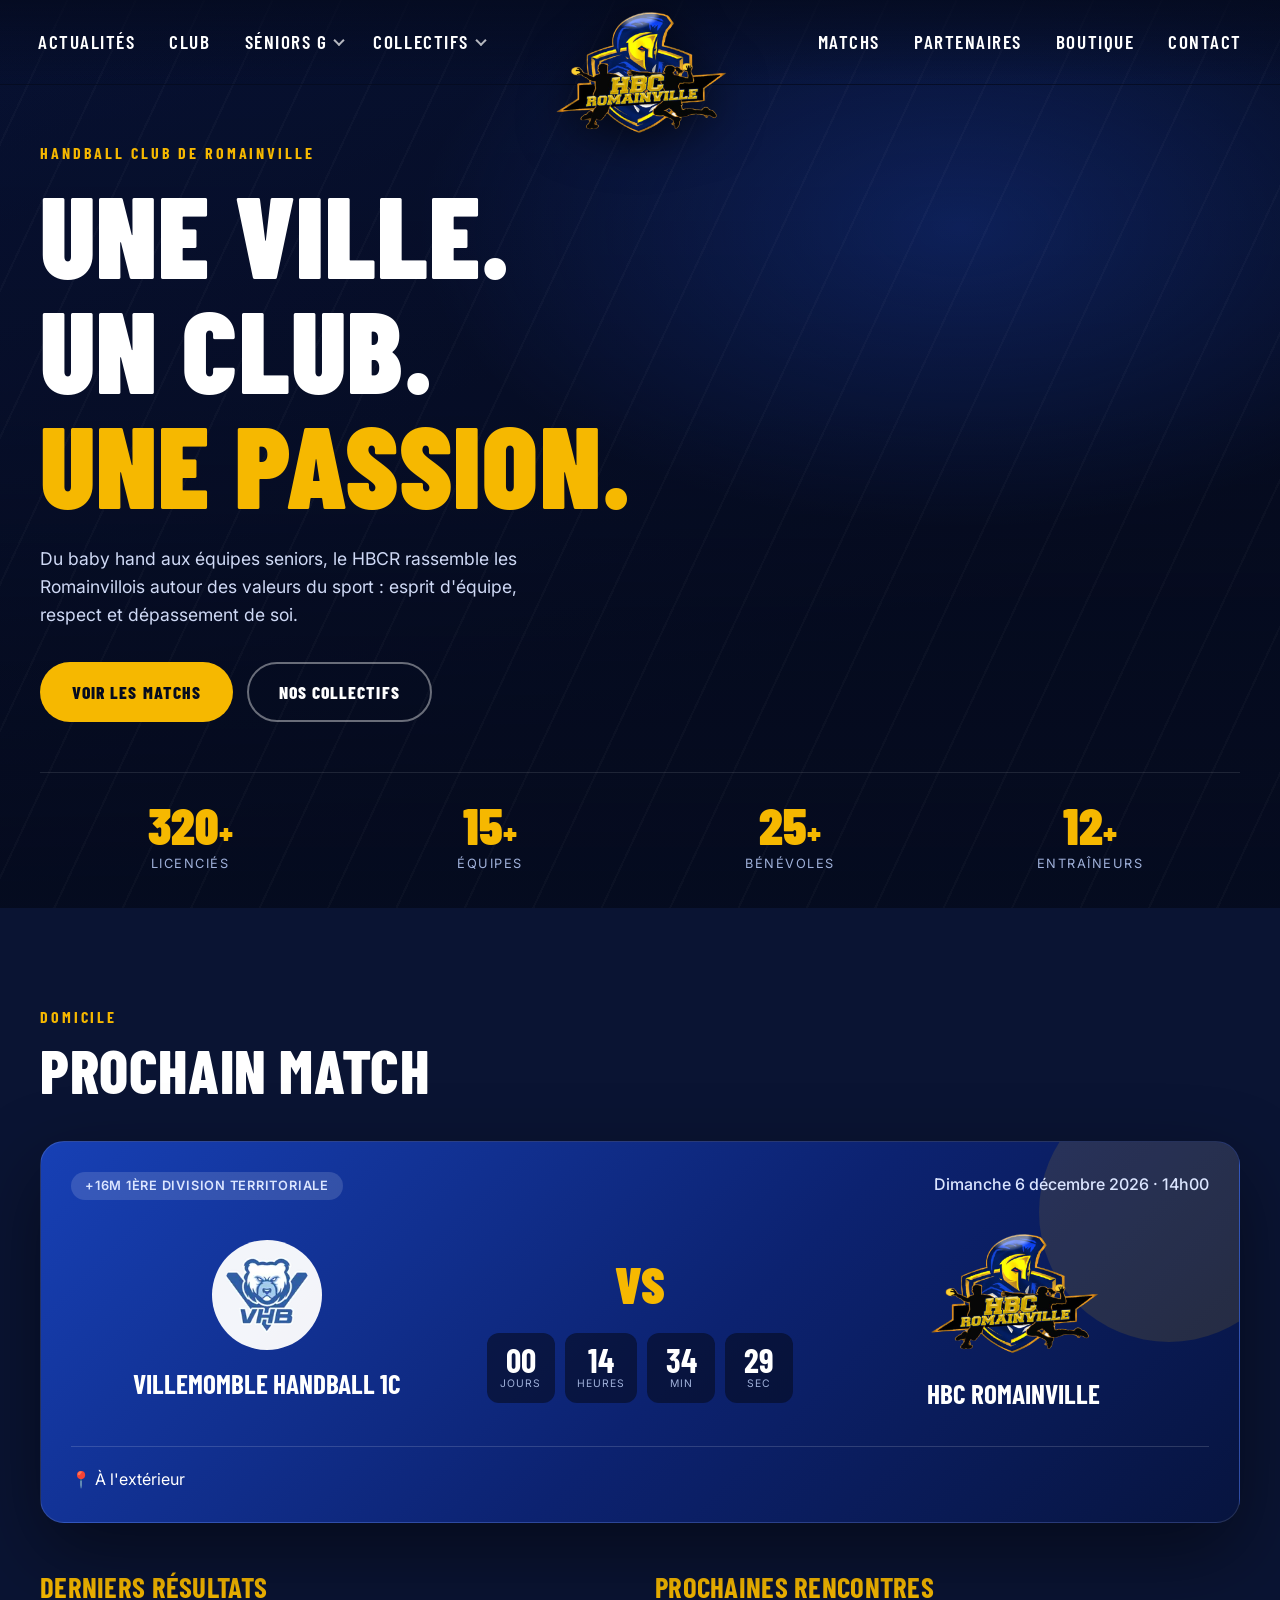
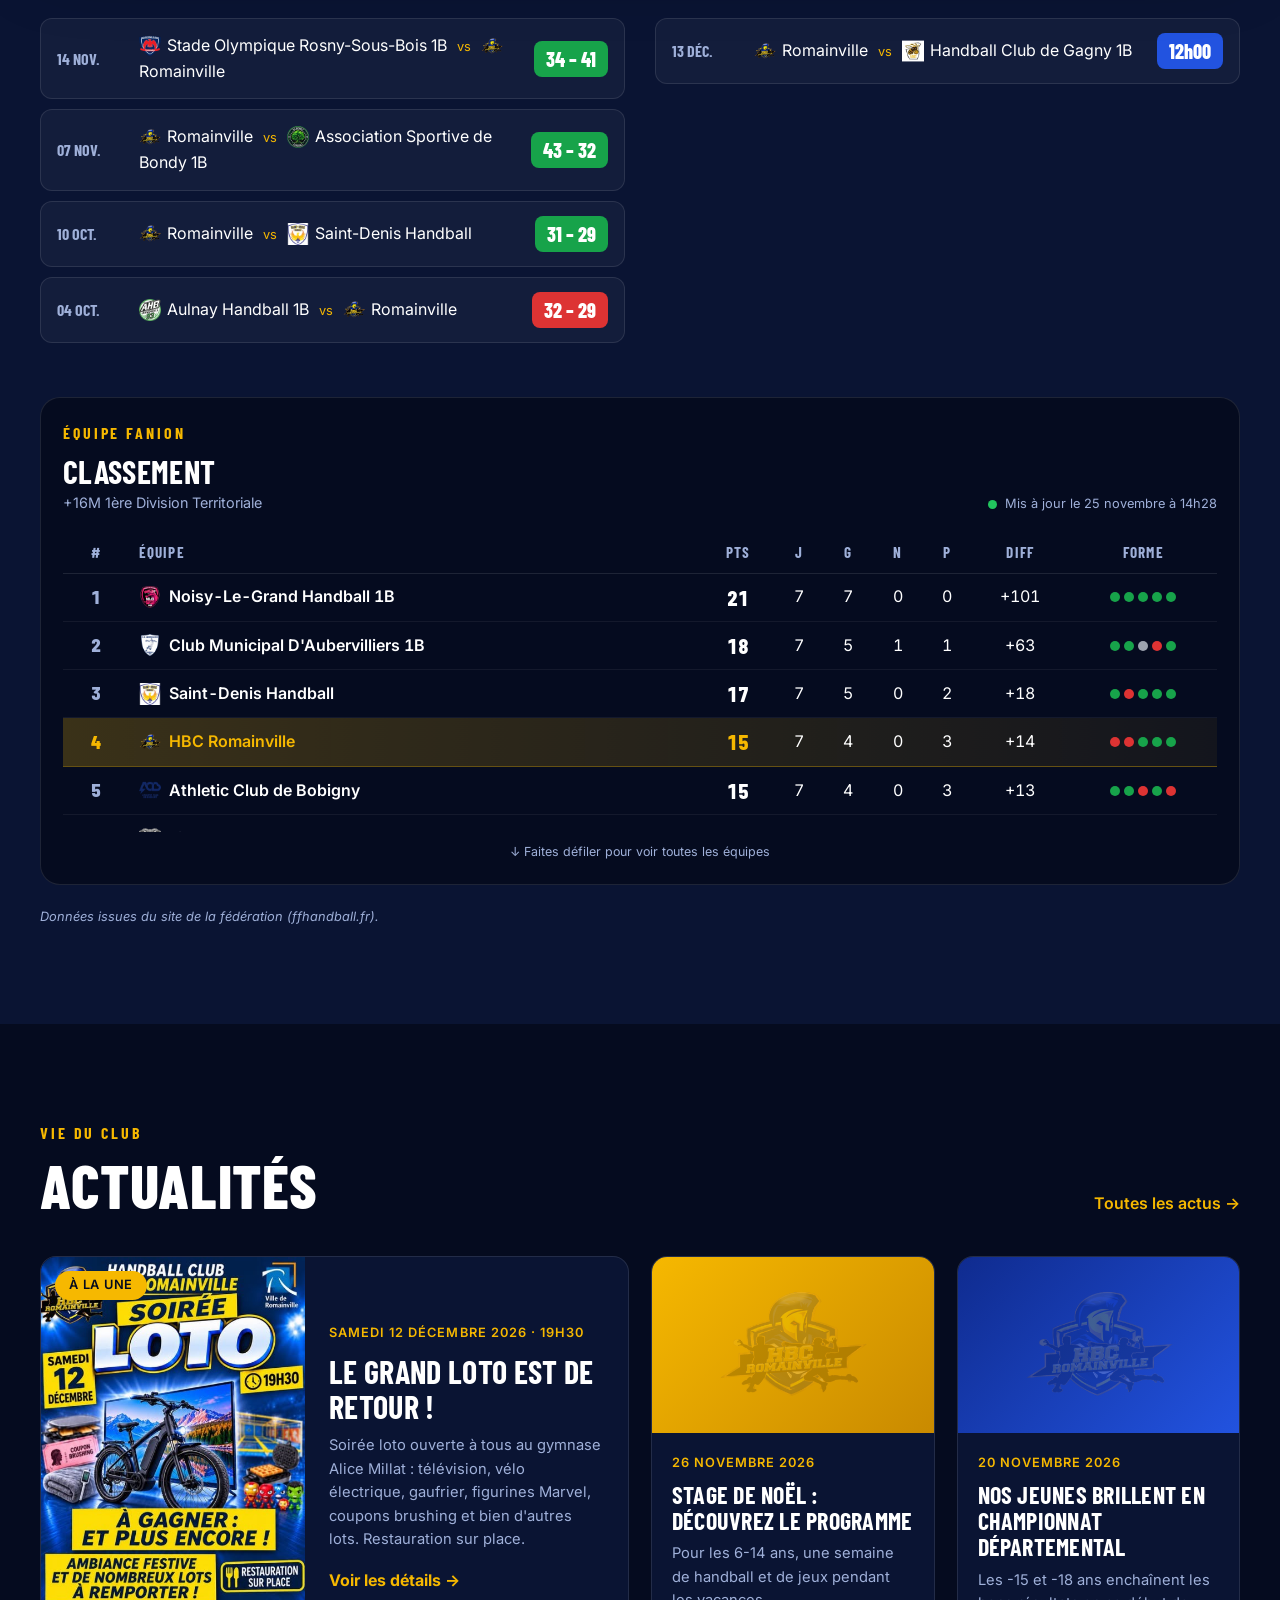
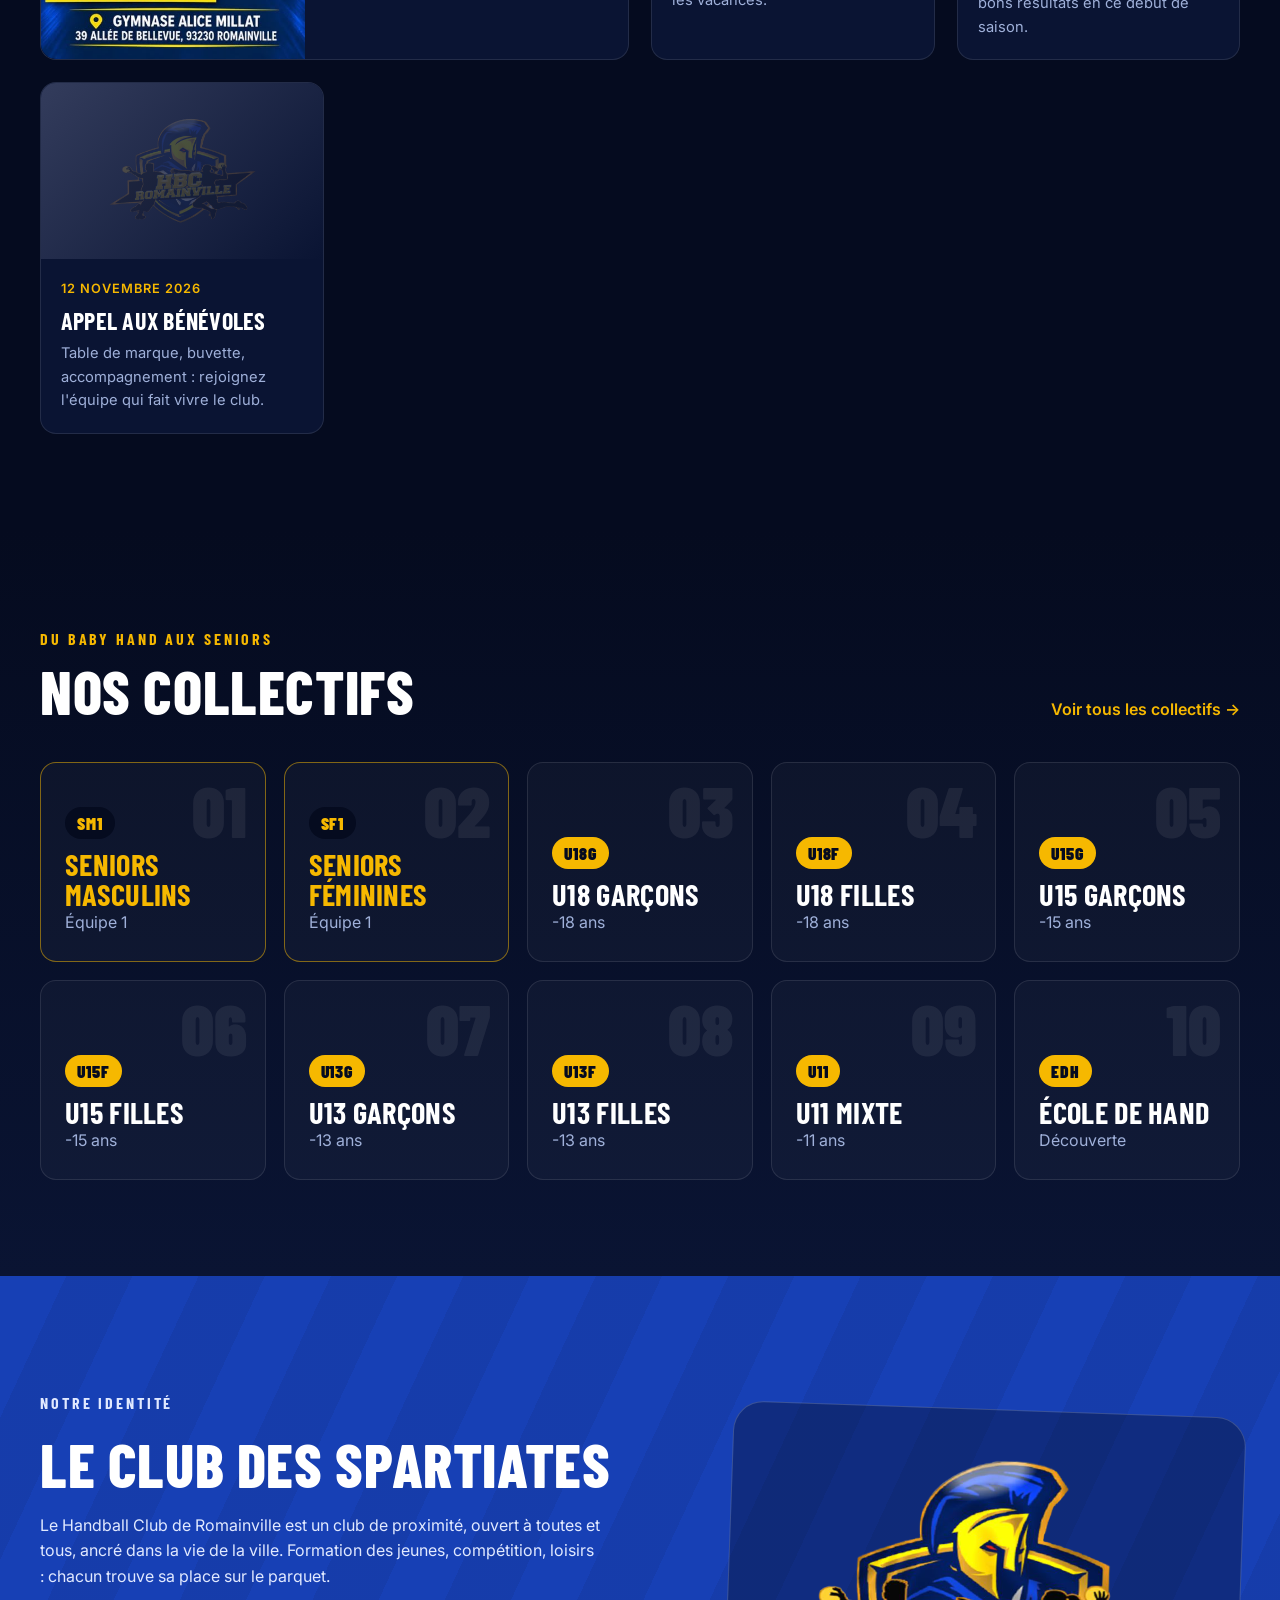
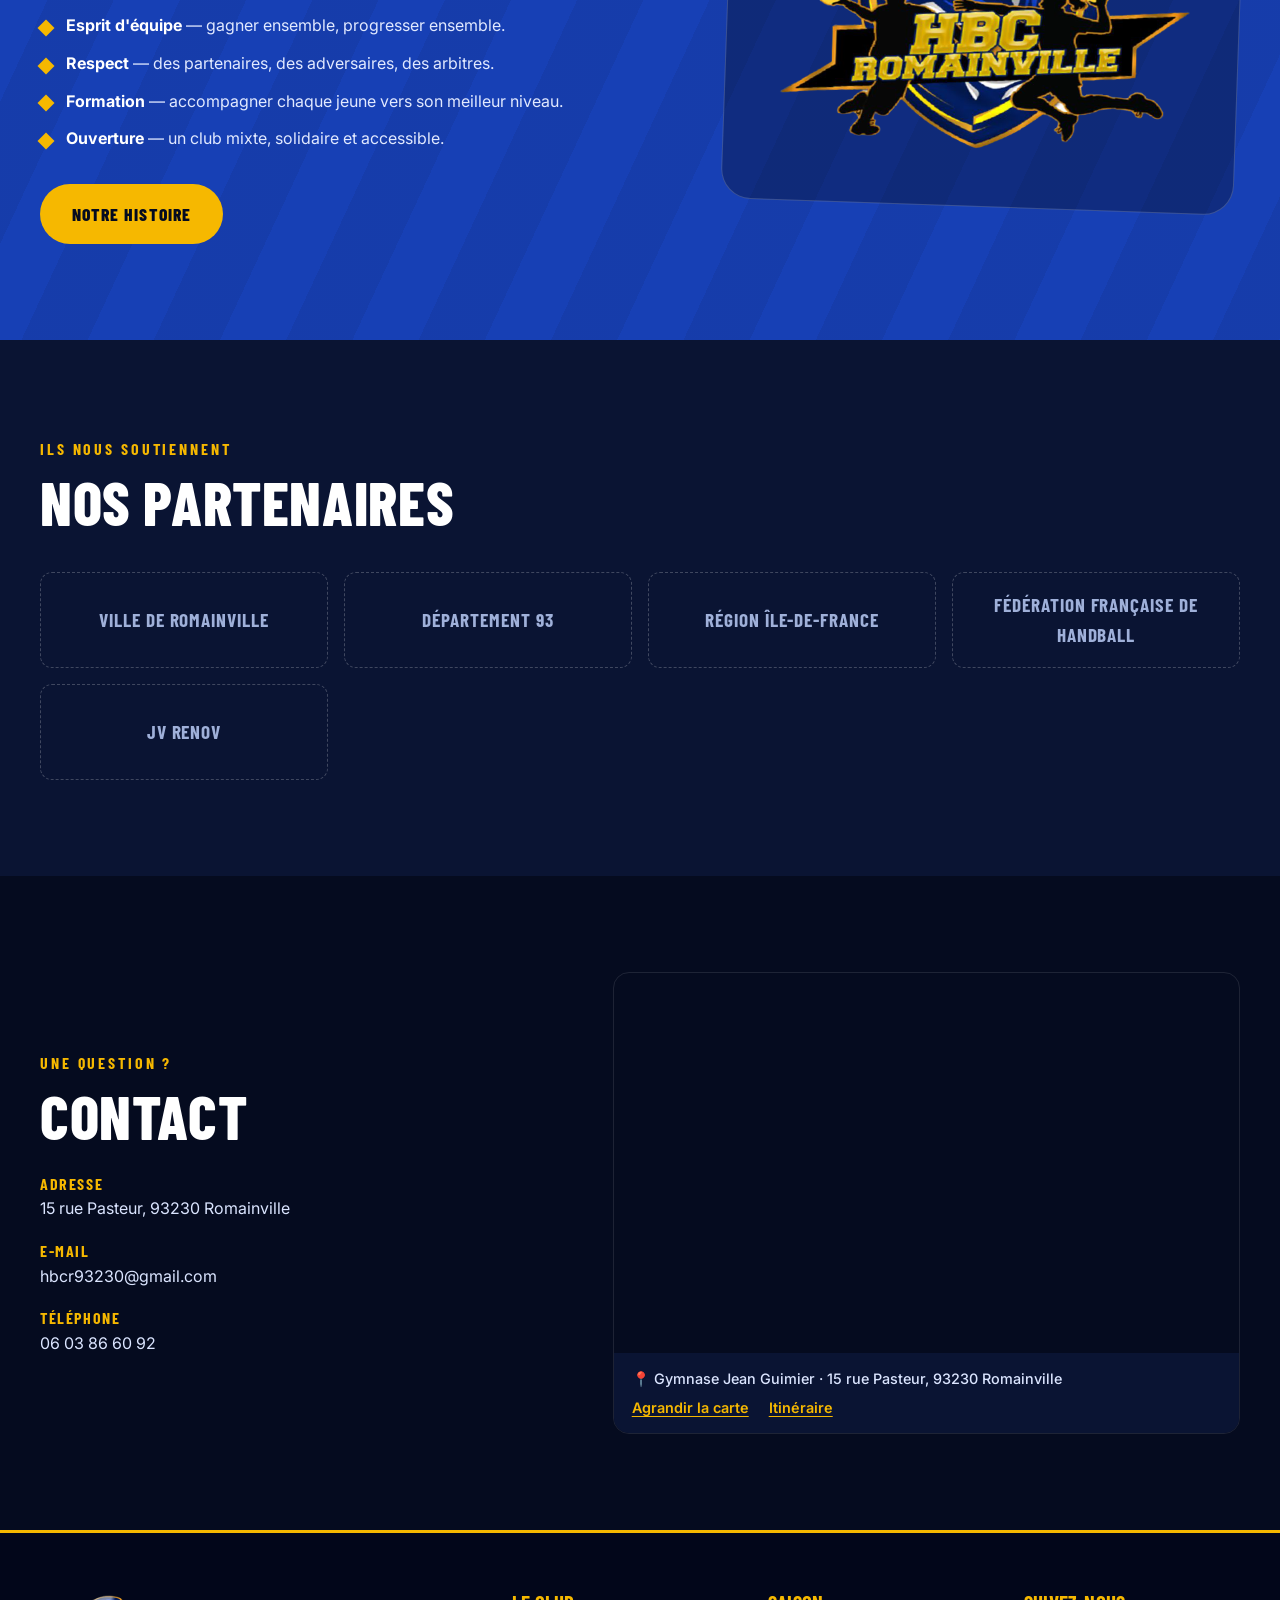
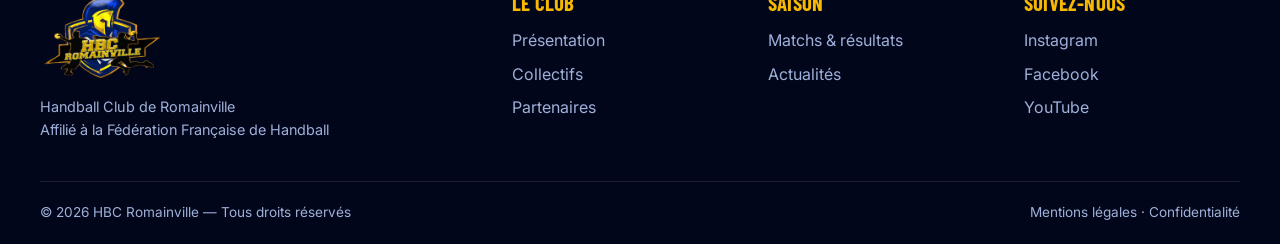
==== commit fdeb0f3e: "actualité" ====
--- a/index.html
+++ b/index.html
@@ -32,7 +32,7 @@
           </div>
           <div class="nav-item has-sub">
             <a href="collectifs.html">Collectifs</a>
-            <div class="subnav subnav--wide"><a href="collectifs.html">Tous les collectifs</a><a href="collectifs.html#sm1">Seniors masculins</a><a href="collectifs.html#sf1">Seniors féminines</a><a href="collectifs.html#u18g">U18 garçons</a><a href="collectifs.html#u18f">U18 filles</a><a href="collectifs.html#u15g">U15 garçons</a><a href="collectifs.html#u15f">U15 filles</a><a href="collectifs.html#u13g">U13 garçons</a><a href="collectifs.html#u13f">U13 filles</a><a href="collectifs.html#u11m">U11 mixte</a><a href="collectifs.html#ecole">École de hand</a><a href="entraineurs.html" class="subnav__sep">Entraîneurs</a></div>
+            <div class="subnav"><a href="collectifs.html">Tous les collectifs</a><a href="entraineurs.html">Entraîneurs</a></div>
           </div>
         </div>
         <div class="nav__group nav__group--right">
@@ -148,7 +148,7 @@
           </div>
           <p class="standings__hint" id="st-hint">↓ Faites défiler pour voir toutes les équipes</p>
         </div>
-        <p class="note">Données issues du site de la fédération (ffhandball.fr), actualisées automatiquement. Le classement évolue dès que les clubs saisissent leurs feuilles de match.</p>
+        <p class="note">Données issues du site de la fédération (ffhandball.fr).</p>
       </div>
     </section>
 
@@ -164,14 +164,15 @@
         </div>
 
         <div class="news-grid">
-          <article class="card card--featured">
-            <div class="card__img card__img--1"><span class="tag tag--gold">À la une</span></div>
+          <a class="card card--featured card--poster" href="actu-loto.html">
+            <div class="card__poster"><img src="assets/loto-2026.jpg" alt="Affiche de la soirée loto du HBC Romainville, samedi 12 décembre à 19h30" loading="lazy"><span class="tag tag--gold">À la une</span></div>
             <div class="card__body">
-              <time>30 novembre 2026</time>
-              <h3>Victoire de prestige pour nos seniors à domicile</h3>
-              <p>Devant un public en feu, les Spartiates ont signé une belle victoire collective. Retour sur une soirée mémorable au gymnase.</p>
-            </div>
-          </article>
+              <time>Samedi 12 décembre 2026 · 19h30</time>
+              <h3>Le grand loto est de retour !</h3>
+              <p>Soirée loto ouverte à tous au gymnase Alice Millat : télévision, vélo électrique, gaufrier, figurines Marvel, coupons brushing et bien d'autres lots. Restauration sur place.</p>
+              <span class="card__more">Voir les détails →</span>
+            </div>
+          </a>
           <article class="card">
             <div class="card__img card__img--2"></div>
             <div class="card__body">
--- a/styles.css
+++ b/styles.css
@@ -532,3 +532,35 @@
 .map-links{display:flex;flex-wrap:wrap;gap:6px 20px;align-items:center;padding:14px 18px;background:var(--navy-2);font-size:.9rem}
 .map-links span{flex:1 1 100%;color:#dbe5ff;font-weight:500}
 .map-links a{color:var(--gold);font-weight:600;text-decoration:underline;text-underline-offset:3px}
+
+/* ===== Actualité à la une avec affiche + page article ===== */
+.card--poster{display:grid;grid-template-columns:minmax(0,.9fr) minmax(0,1.1fr);color:inherit}
+.card__poster{position:relative;background:var(--navy);display:flex}
+.card__poster img{width:100%;height:100%;object-fit:cover;object-position:center top}
+.card__poster .tag{position:absolute;top:14px;left:14px}
+.card--poster .card__body{justify-content:center;gap:10px;padding:24px}
+.card__more{color:var(--gold);font-weight:700;margin-top:6px}
+.card--poster:hover .card__more{text-decoration:underline}
+
+.article{padding:60px 0 90px}
+.article__inner{display:grid;grid-template-columns:minmax(0,.8fr) minmax(0,1.2fr);gap:50px;align-items:start}
+.article__poster{margin:0;border-radius:var(--radius);overflow:hidden;border:1px solid var(--line);box-shadow:0 30px 80px rgba(0,0,0,.5);position:sticky;top:110px}
+.article__poster img{width:100%;height:auto;display:block}
+.article__text h2{font-size:clamp(2.2rem,5vw,3.4rem);margin-bottom:14px}
+.article__text h3{font-size:1.7rem;color:var(--gold);margin:30px 0 10px}
+.article__text p{color:#d5def5;margin-bottom:14px}
+.infos{display:grid;grid-template-columns:1fr 1fr;gap:12px;margin:24px 0}
+.infos li{background:rgba(255,255,255,.04);border:1px solid var(--line);border-radius:12px;padding:14px 16px;display:flex;flex-direction:column}
+.infos b{font-family:var(--h);text-transform:uppercase;letter-spacing:.1em;color:var(--gold);font-size:.95rem}
+.infos span{font-weight:500}
+.lots{display:grid;grid-template-columns:1fr 1fr;gap:8px 20px;margin-bottom:20px}
+.lots li{position:relative;padding-left:22px;color:#d5def5}
+.lots li::before{content:"";position:absolute;left:0;top:.55em;width:9px;height:9px;background:var(--gold);transform:rotate(45deg)}
+.article__welcome{font-weight:600;color:#fff!important;margin-top:8px}
+@media (max-width:820px){
+  .card--poster{grid-template-columns:1fr}
+  .card__poster img{height:auto;max-height:520px}
+  .article__inner{grid-template-columns:1fr;gap:30px}
+  .article__poster{position:static;max-width:420px;margin-inline:auto}
+  .infos,.lots{grid-template-columns:1fr}
+}
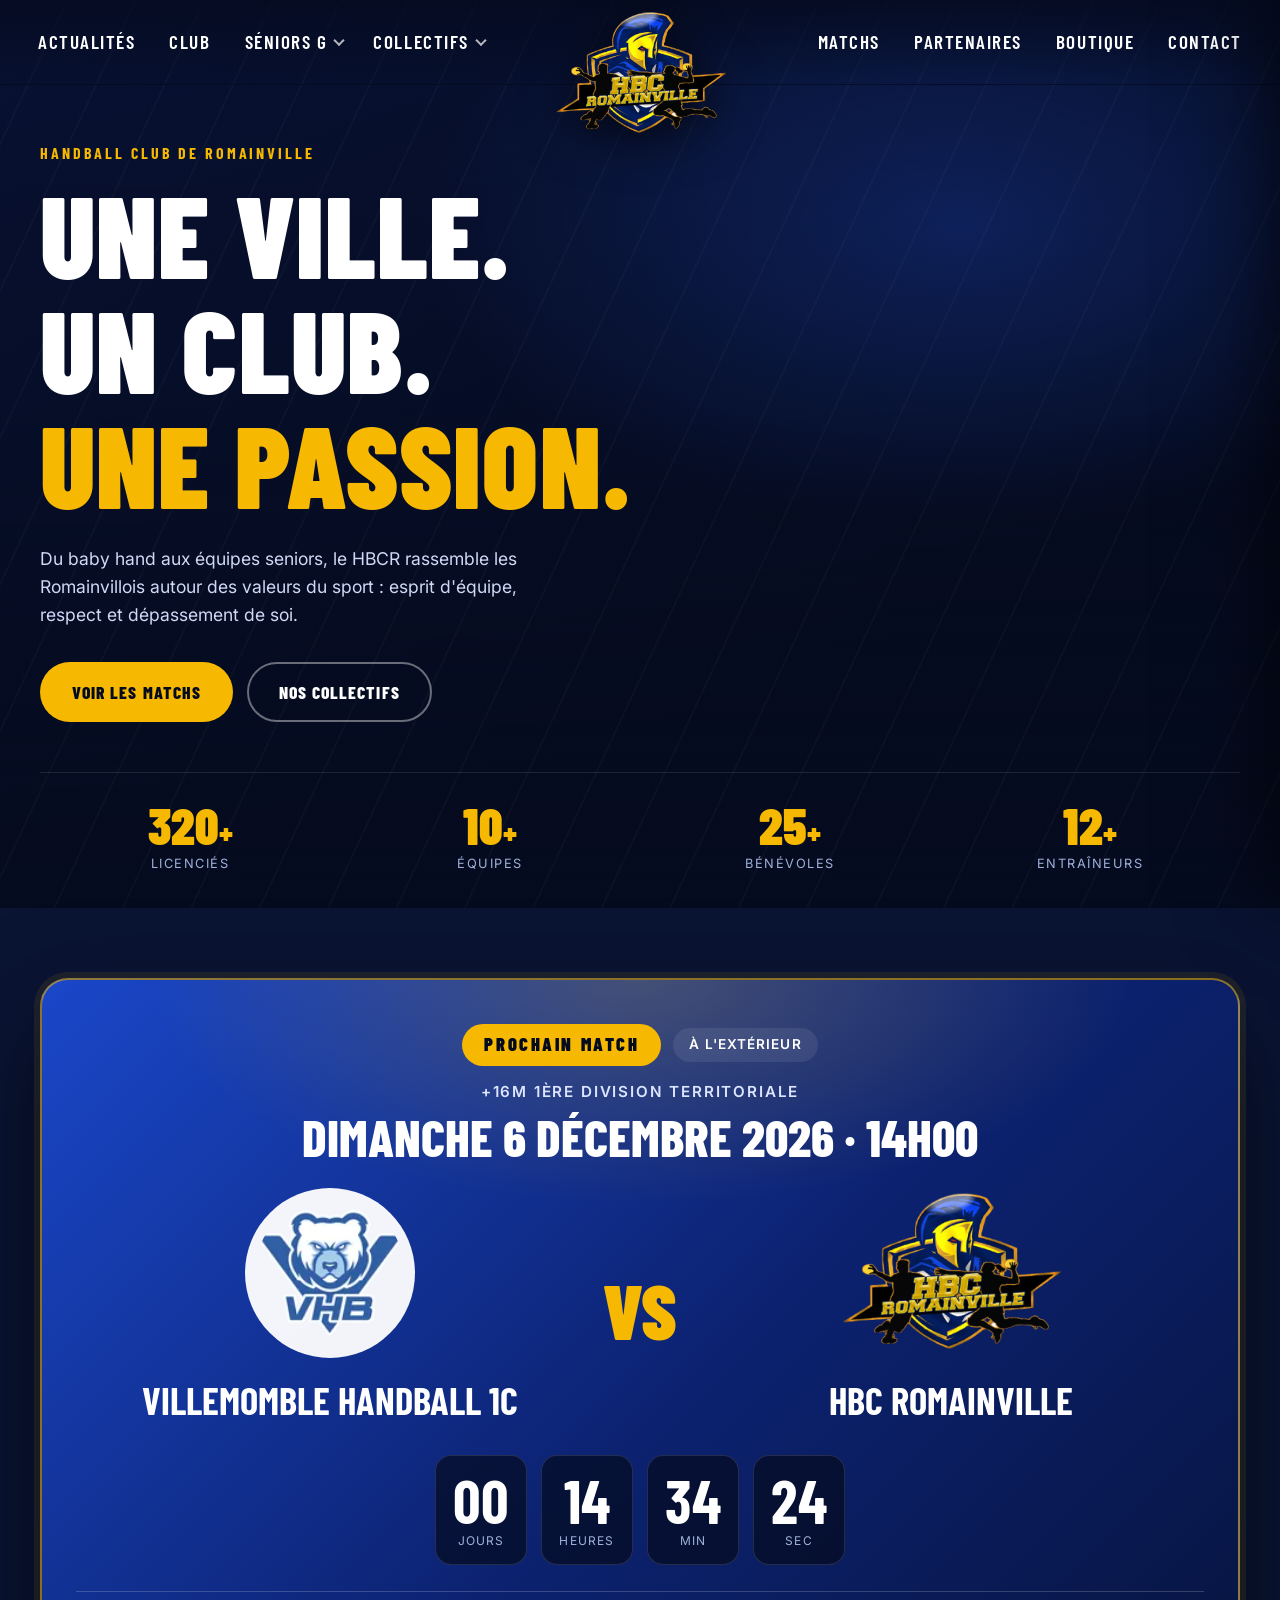
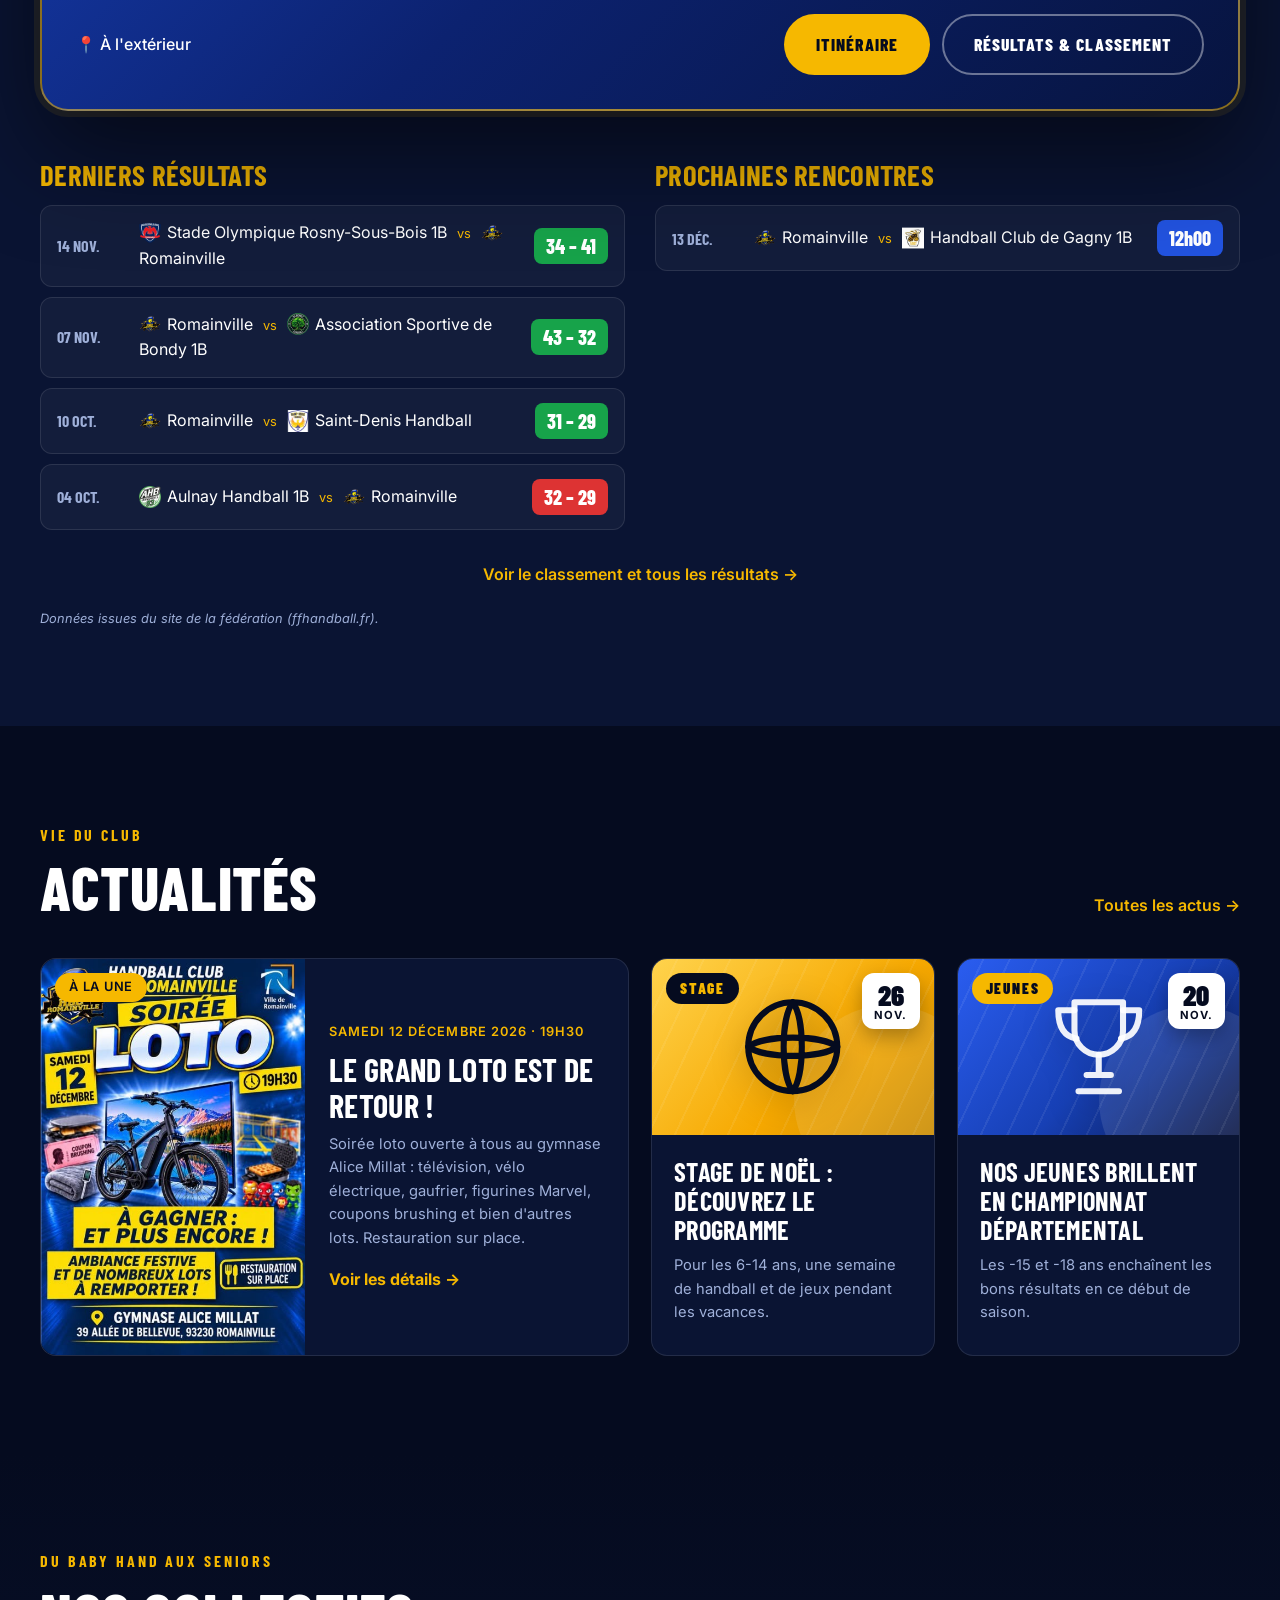
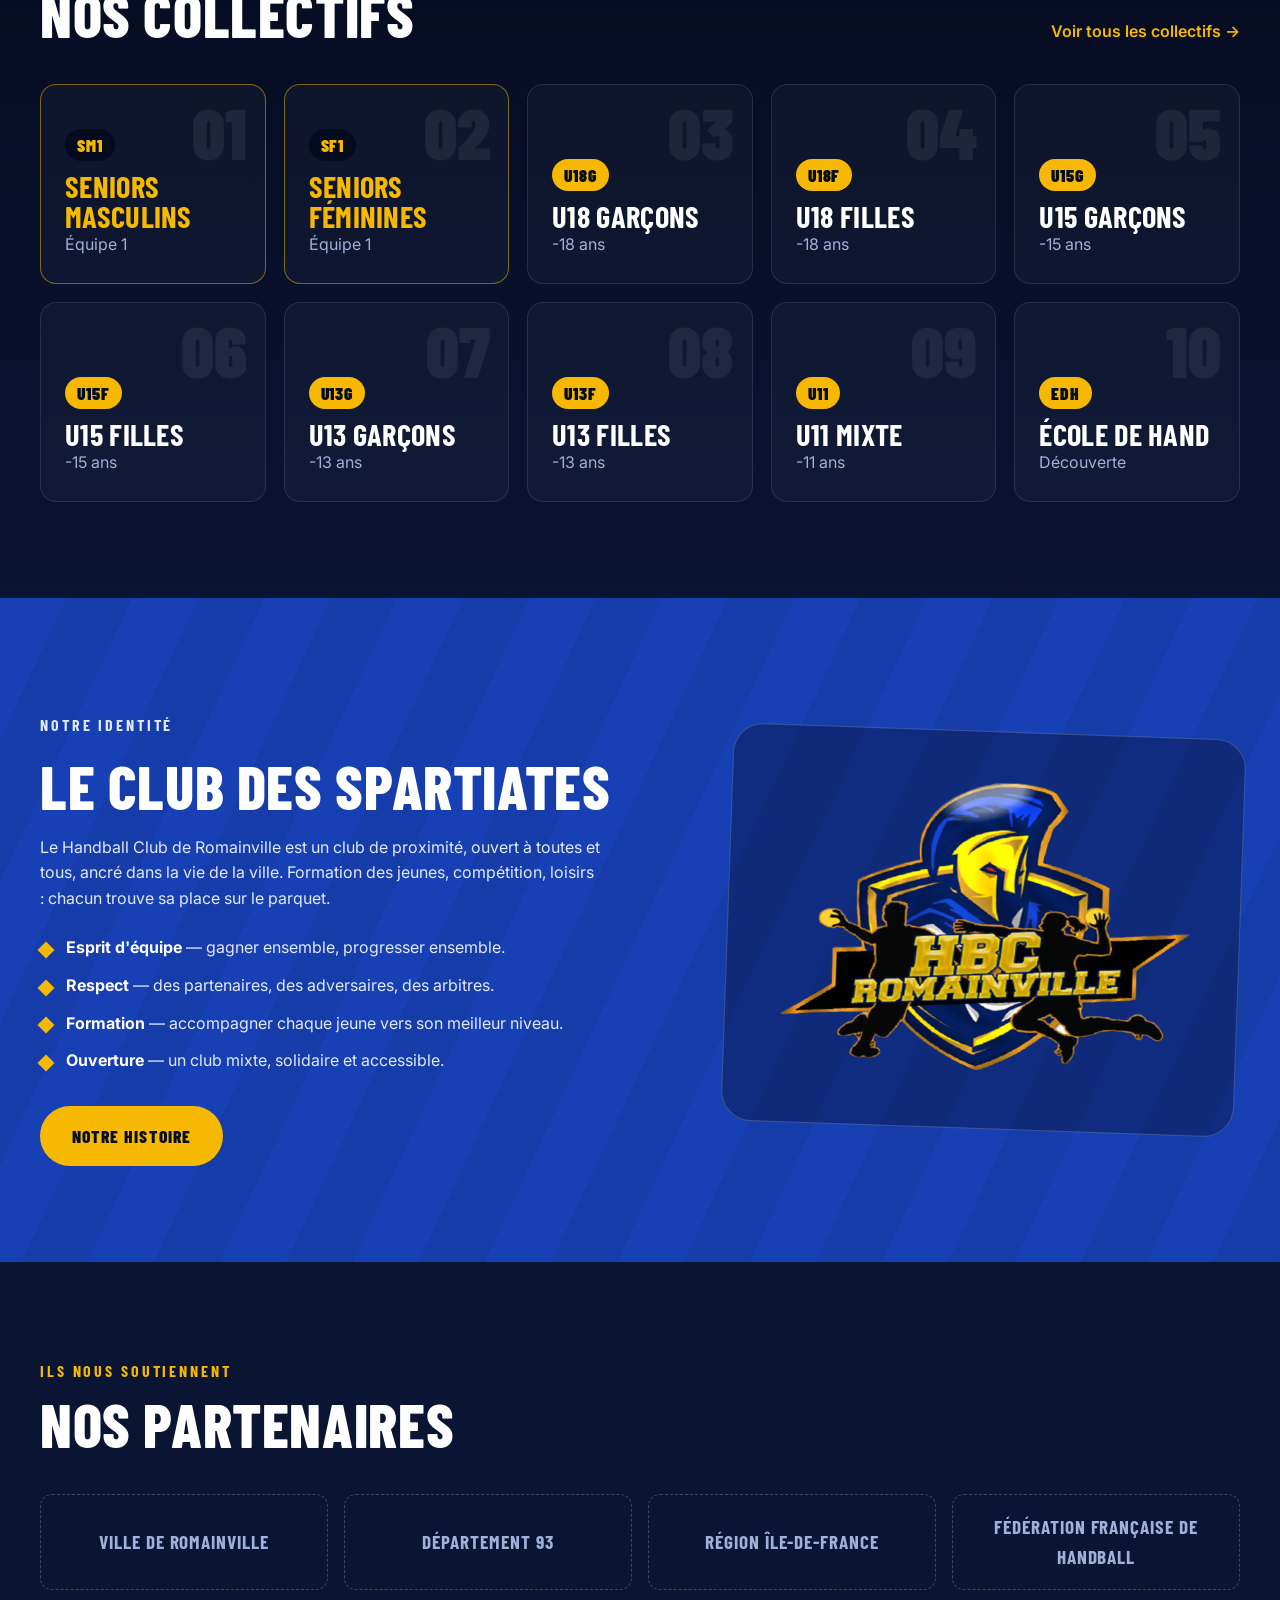
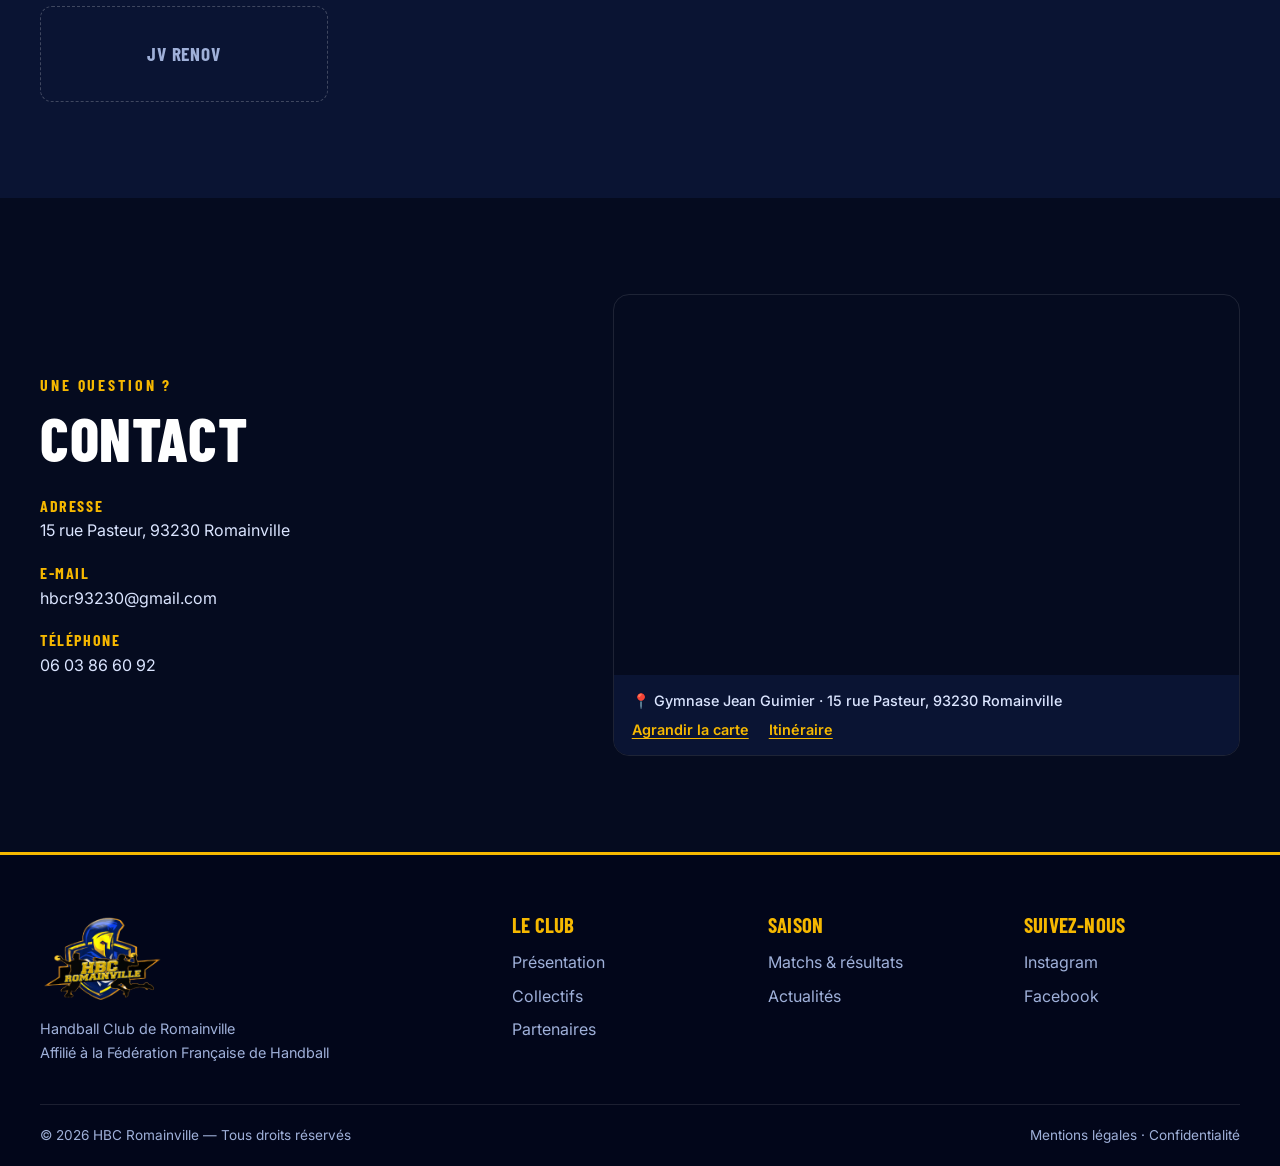
==== commit 36854d1c: "anim général" ====
--- a/index.html
+++ b/index.html
@@ -66,7 +66,7 @@
       </div>
       <div class="hero__stats container">
         <div><strong data-count="320">0</strong><span>licenciés</span></div>
-        <div><strong data-count="15">0</strong><span>équipes</span></div>
+        <div><strong data-count="10">0</strong><span>équipes</span></div>
         <div><strong data-count="25">0</strong><span>bénévoles</span></div>
         <div><strong data-count="12">0</strong><span>entraîneurs</span></div>
       </div>
@@ -75,79 +75,51 @@
     <!-- PROCHAIN MATCH -->
     <section class="nextmatch" id="matchs">
       <div class="container">
-        <div class="section-head">
-          <p class="eyebrow">Domicile</p>
-          <h2>Prochain match</h2>
-        </div>
-        <div class="match-card">
-          <div class="match-card__meta">
-            <span class="tag" id="nm-comp">Département 1 · Masculin</span>
-            <span id="nm-date">Samedi 5 décembre 2026 · 20h30</span>
-          </div>
-          <div class="match-card__teams">
+        <div class="nm-card">
+          <div class="nm-card__top">
+            <span class="nm-ribbon">Prochain match</span>
+            <span class="nm-where" id="nm-where"></span>
+          </div>
+          <p class="nm-comp" id="nm-comp"></p>
+          <p class="nm-date" id="nm-date"></p>
+          <div class="nm-teams">
             <div class="team" id="nm-home">
               <img src="assets/logo.png" alt="HBC Romainville">
               <strong>HBC Romainville</strong>
             </div>
             <div class="vs">
               <span>VS</span>
-              <div class="countdown" id="countdown" data-target="2026-12-05T20:30:00">
-                <div><b id="cd-d">00</b><small>jours</small></div>
-                <div><b id="cd-h">00</b><small>heures</small></div>
-                <div><b id="cd-m">00</b><small>min</small></div>
-                <div><b id="cd-s">00</b><small>sec</small></div>
-              </div>
             </div>
             <div class="team" id="nm-away">
-              <div class="team__crest">ADV</div>
-              <strong>Équipe adverse</strong>
-            </div>
-          </div>
-          <div class="match-card__foot">
-            <span id="nm-venue"> Gymnase Guimier Romainville</span>
+              <strong></strong>
+            </div>
+          </div>
+          <div class="countdown countdown--big" id="countdown">
+            <div><b id="cd-d">00</b><small>jours</small></div>
+            <div><b id="cd-h">00</b><small>heures</small></div>
+            <div><b id="cd-m">00</b><small>min</small></div>
+            <div><b id="cd-s">00</b><small>sec</small></div>
+          </div>
+          <div class="nm-foot">
+            <span id="nm-venue"></span>
+            <div class="nm-actions">
+              <a class="btn btn--gold" id="nm-route" href="#" target="_blank" rel="noopener" hidden>Itinéraire</a>
+              <a class="btn btn--ghost" href="classement.html">Résultats &amp; classement</a>
+            </div>
           </div>
         </div>
 
         <div class="results">
           <div class="results__col">
             <h3>Derniers résultats</h3>
-            <ul class="match-list" id="resultsList">
-              <li><span class="date">28 nov.</span><span class="vsname">Romainville <em>vs</em> Équipe A</span><span class="score win">29 – 24</span></li>
-              <li><span class="date">21 nov.</span><span class="vsname">Équipe B <em>vs</em> Romainville</span><span class="score lose">27 – 22</span></li>
-              <li><span class="date">14 nov.</span><span class="vsname">Romainville <em>vs</em> Équipe C</span><span class="score draw">25 – 25</span></li>
-              <li><span class="date">07 nov.</span><span class="vsname">Équipe D <em>vs</em> Romainville</span><span class="score win">23 – 28</span></li>
-            </ul>
+            <ul class="match-list" id="resultsList"><li>Chargement…</li></ul>
           </div>
           <div class="results__col">
             <h3>Prochaines rencontres</h3>
-            <ul class="match-list" id="upcomingList">
-              <li><span class="date">12 déc.</span><span class="vsname">Équipe E <em>vs</em> Romainville</span><span class="score next">20h00</span></li>
-              <li><span class="date">19 déc.</span><span class="vsname">Romainville <em>vs</em> Équipe F</span><span class="score next">20h30</span></li>
-              <li><span class="date">09 janv.</span><span class="vsname">Romainville <em>vs</em> Équipe G</span><span class="score next">18h30</span></li>
-              <li><span class="date">16 janv.</span><span class="vsname">Équipe H <em>vs</em> Romainville</span><span class="score next">21h00</span></li>
-            </ul>
-          </div>
-        </div>
-
-        <div class="standings" id="standings">
-          <div class="standings__head">
-            <div>
-              <p class="eyebrow">Équipe fanion</p>
-              <h3>Classement</h3>
-              <p class="standings__comp" id="st-comp">+16M 1ère Division Territoriale</p>
-            </div>
-            <span class="standings__live"><i></i><span id="st-updated">Mise à jour automatique</span></span>
-          </div>
-          <div class="standings__scroll">
-            <table class="standings__table">
-              <thead>
-                <tr><th>#</th><th class="left">Équipe</th><th>Pts</th><th>J</th><th class="opt">G</th><th class="opt">N</th><th class="opt">P</th><th class="opt">Diff</th><th class="opt">Forme</th></tr>
-              </thead>
-              <tbody id="st-body"><tr><td colspan="9" class="left">Chargement du classement…</td></tr></tbody>
-            </table>
-          </div>
-          <p class="standings__hint" id="st-hint">↓ Faites défiler pour voir toutes les équipes</p>
-        </div>
+            <ul class="match-list" id="upcomingList"><li>Chargement…</li></ul>
+          </div>
+        </div>
+        <div class="results__more"><a class="link-arrow" href="classement.html">Voir le classement et tous les résultats →</a></div>
         <p class="note">Données issues du site de la fédération (ffhandball.fr).</p>
       </div>
     </section>
@@ -173,28 +145,26 @@
               <span class="card__more">Voir les détails →</span>
             </div>
           </a>
-          <article class="card">
-            <div class="card__img card__img--2"></div>
+          <article class="card card--news">
+            <div class="card__art card__art--gold">
+              <span class="card__chip">Stage</span>
+              <svg class="card__icon" viewBox="0 0 64 64" fill="none" stroke="currentColor" stroke-width="3" stroke-linecap="round" stroke-linejoin="round" aria-hidden="true"><circle cx="32" cy="32" r="22"/><path d="M32 10c6 8 6 36 0 44M32 10c-6 8-6 36 0 44M10 32c8-6 36-6 44 0M10 32c8 6 36 6 44 0"/></svg>
+              <div class="card__date"><b>26</b><span>nov.</span></div>
+            </div>
             <div class="card__body">
-              <time>26 novembre 2026</time>
               <h3>Stage de Noël : découvrez le programme</h3>
               <p>Pour les 6-14 ans, une semaine de handball et de jeux pendant les vacances.</p>
             </div>
           </article>
-          <article class="card">
-            <div class="card__img card__img--3"></div>
+          <article class="card card--news">
+            <div class="card__art card__art--blue">
+              <span class="card__chip">Jeunes</span>
+              <svg class="card__icon" viewBox="0 0 64 64" fill="none" stroke="currentColor" stroke-width="3" stroke-linecap="round" stroke-linejoin="round" aria-hidden="true"><path d="M20 10h24v14a12 12 0 0 1-24 0V10z"/><path d="M20 14h-8c0 8 3 13 9 14M44 14h8c0 8-3 13-9 14M32 36v10M22 54h20M26 46h12"/></svg>
+              <div class="card__date"><b>20</b><span>nov.</span></div>
+            </div>
             <div class="card__body">
-              <time>20 novembre 2026</time>
               <h3>Nos jeunes brillent en championnat départemental</h3>
               <p>Les -15 et -18 ans enchaînent les bons résultats en ce début de saison.</p>
-            </div>
-          </article>
-          <article class="card">
-            <div class="card__img card__img--4"></div>
-            <div class="card__body">
-              <time>12 novembre 2026</time>
-              <h3>Appel aux bénévoles</h3>
-              <p>Table de marque, buvette, accompagnement : rejoignez l'équipe qui fait vivre le club.</p>
             </div>
           </article>
         </div>
@@ -282,7 +252,7 @@
           <div class="map-links">
             <span>📍 Gymnase Jean Guimier · 15 rue Pasteur, 93230 Romainville</span>
             <a href="https://www.openstreetmap.org/?mlat=48.87899&amp;mlon=2.44299#map=17/48.87899/2.44299" target="_blank" rel="noopener">Agrandir la carte</a>
-            <a href="https://www.google.com/maps/dir/?api=1&amp;destination=15+rue+Pasteur+93230+Romainville" target="_blank" rel="noopener">Itinéraire</a>
+            <a href="https://www.google.com/maps/dir/?api=1&amp;destination=Gymnase+Jean+Guimier%2C+15+rue+Pasteur%2C+93230+Romainville" target="_blank" rel="noopener">Itinéraire</a>
           </div>
         </div>
       </div>
@@ -310,7 +280,6 @@
         <h4>Suivez-nous</h4>
         <a href="#">Instagram</a>
         <a href="#">Facebook</a>
-        <a href="#">YouTube</a>
       </div>
     </div>
     <div class="footer__bottom container">
@@ -320,5 +289,6 @@
   </footer>
 
   <script src="script.js"></script>
+  <script src="header.js"></script>
 </body>
 </html>
--- a/styles.css
+++ b/styles.css
@@ -564,3 +564,100 @@
   .article__poster{position:static;max-width:420px;margin-inline:auto}
   .infos,.lots{grid-template-columns:1fr}
 }
+
+/* ===== Prochain match mis en avant ===== */
+.nextmatch{padding-top:70px}
+.nm-card{position:relative;text-align:center;border-radius:28px;padding:44px 34px 34px;overflow:hidden;
+  background:radial-gradient(700px 320px at 50% 0%,rgba(246,184,0,.22),transparent 70%),linear-gradient(135deg,#1a47c9 0%,#0c2270 55%,#07143f 100%);
+  border:2px solid rgba(246,184,0,.55);box-shadow:0 0 0 6px rgba(246,184,0,.08),0 40px 100px rgba(0,0,0,.55)}
+.nm-card__top{display:flex;justify-content:center;align-items:center;gap:12px;flex-wrap:wrap;margin-bottom:14px}
+.nm-ribbon{background:var(--gold);color:var(--navy);font-family:var(--h);font-weight:900;text-transform:uppercase;letter-spacing:.14em;font-size:1.15rem;padding:6px 22px;border-radius:999px}
+.nm-where{background:rgba(255,255,255,.14);font-weight:600;font-size:.85rem;padding:6px 16px;border-radius:999px;text-transform:uppercase;letter-spacing:.08em}
+.nm-where:empty{display:none}
+.nm-where.is-away{background:rgba(255,255,255,.08)}
+.nm-comp{color:#dbe5ff;text-transform:uppercase;letter-spacing:.12em;font-weight:600;font-size:.95rem}
+.nm-date{font-family:var(--h);font-weight:800;text-transform:uppercase;font-size:clamp(1.9rem,4.2vw,3.2rem);line-height:1.05;margin:6px 0 10px}
+.nm-teams{display:grid;grid-template-columns:1fr auto 1fr;align-items:center;gap:20px;padding:14px 0}
+.nm-teams .team img{height:170px;width:auto}
+.nm-teams .team .team__club{width:170px;height:170px}
+.nm-teams .team .team__crest{width:150px;height:150px;font-size:2rem}
+.nm-teams .team strong{font-size:clamp(1.5rem,3vw,2.4rem)}
+.nm-teams .vs>span{font-size:clamp(3rem,6vw,5rem);color:var(--gold);font-family:var(--h);font-weight:900}
+.countdown--big{justify-content:center;gap:14px;margin:10px 0 6px}
+.countdown--big div{min-width:92px;padding:14px 16px;border-radius:16px;background:rgba(5,11,31,.7);border:1px solid rgba(255,255,255,.12)}
+.countdown--big b{font-size:clamp(2.4rem,5vw,3.8rem)}
+.countdown--big small{font-size:.75rem}
+.nm-foot{display:flex;justify-content:space-between;align-items:center;gap:18px;flex-wrap:wrap;margin-top:26px;padding-top:22px;border-top:1px solid rgba(255,255,255,.18);font-weight:500}
+.nm-actions{display:flex;gap:12px;flex-wrap:wrap}
+.results__more{margin-top:22px;text-align:center}
+@media (max-width:820px){
+  .nm-card{padding:32px 16px 24px;border-radius:22px}
+  .nm-teams{grid-template-columns:1fr;gap:6px}
+  .nm-teams .team img{height:120px}
+  .nm-teams .team .team__club{width:120px;height:120px}
+  .countdown--big{gap:8px}
+  .countdown--big div{min-width:70px;padding:10px 8px}
+  .nm-foot{justify-content:center;text-align:center}
+  .nm-actions{justify-content:center}
+}
+
+/* ===== Barre d'onglets qui s'efface sur les côtés au défilement ===== */
+.header--split .nav__group,.header--split .brand{transition:transform .4s cubic-bezier(.2,.7,.2,1),opacity .3s}
+.header--split{transition:background .3s,border-color .3s,box-shadow .3s,transform .4s cubic-bezier(.2,.7,.2,1)}
+.tabs-bar,.chips-bar{transition:top .4s cubic-bezier(.2,.7,.2,1)}
+@media (min-width:821px){
+  .header.nav-hidden{background:transparent!important;border-color:transparent!important;box-shadow:none!important;backdrop-filter:none;pointer-events:none}
+  .header.nav-hidden .nav__group--left{transform:translateX(-130%);opacity:0}
+  .header.nav-hidden .nav__group--right{transform:translateX(130%);opacity:0}
+  .header.nav-hidden .brand{transform:translate(-50%,-140%);opacity:0}
+  .header-hidden .tabs-bar,.header-hidden .chips-bar{top:0}
+}
+@media (max-width:820px){
+  .header.nav-hidden{transform:translateY(-110%)}
+  .header-hidden .tabs-bar,.header-hidden .chips-bar{top:0}
+}
+
+/* ===== Bouton rond « Menu » (en haut à droite, visible quand la barre est effacée) + panneau récapitulatif ===== */
+.side-tab{position:fixed;top:18px;right:18px;z-index:70;width:58px;height:58px;padding:0;border-radius:50%;display:flex;flex-direction:column;align-items:center;justify-content:center;
+  border:2px solid rgba(5,11,31,.25);background:var(--gold);color:var(--navy);cursor:pointer;box-shadow:0 10px 30px rgba(0,0,0,.5);
+  transform:scale(.4) translateY(-30px);opacity:0;pointer-events:none;transition:transform .4s cubic-bezier(.2,.7,.2,1),opacity .3s,background .2s}
+.header-hidden .side-tab{transform:none;opacity:1;pointer-events:auto}
+.header-hidden .side-tab:hover{background:var(--gold-2);transform:scale(1.08)}
+.side-tab__icon{display:flex;flex-direction:column;gap:4px}
+.side-tab__icon i{display:block;width:22px;height:2.5px;background:currentColor;border-radius:2px}
+.side-tab__txt{position:absolute;width:1px;height:1px;overflow:hidden;clip:rect(0 0 0 0)}
+@media (max-width:820px){.side-tab{top:12px;right:12px;width:50px;height:50px}}
+
+.sidepanel__overlay{position:fixed;inset:0;background:rgba(2,6,23,.6);z-index:79}
+.sidepanel{position:fixed;top:0;right:0;bottom:0;width:min(340px,88vw);z-index:80;background:var(--navy-2);border-left:3px solid var(--gold);
+  box-shadow:-30px 0 80px rgba(0,0,0,.6);transform:translateX(105%);transition:transform .35s cubic-bezier(.2,.7,.2,1);display:flex;flex-direction:column;overflow-y:auto}
+.sidepanel.open{transform:none}
+.sidepanel__head{display:flex;align-items:center;justify-content:space-between;padding:16px 20px;border-bottom:1px solid var(--line)}
+.sidepanel__brand img{height:64px;width:auto}
+.sidepanel__close{background:none;border:0;color:#fff;font-size:2.2rem;line-height:1;cursor:pointer;padding:4px 10px}
+.sidepanel__close:hover{color:var(--gold)}
+.sidepanel__list{list-style:none;padding:14px 20px 30px;display:flex;flex-direction:column;gap:4px}
+.sidepanel__link{display:block;font-family:var(--h);font-weight:800;text-transform:uppercase;letter-spacing:.07em;font-size:1.35rem;padding:9px 0}
+.sidepanel__link:hover,.sidepanel__sub:hover{color:var(--gold)}
+.sidepanel__group ul{list-style:none;margin:0 0 6px 4px;padding-left:14px;border-left:3px solid var(--gold)}
+.sidepanel__sub{display:block;font-weight:600;color:#cfd9f5;padding:5px 0}
+.sidepanel .is-soon{opacity:.55;cursor:default}
+.sidepanel .is-soon small{font-family:var(--b);font-size:.7rem;text-transform:none;letter-spacing:0;color:var(--gold)}
+body.sidepanel-open{overflow:hidden}
+
+/* ===== Cartes d'actualité illustrées ===== */
+.card--news{position:relative}
+.card__art{position:relative;aspect-ratio:16/10;overflow:hidden;display:flex;align-items:center;justify-content:center;color:rgba(255,255,255,.92)}
+.card__art::before{content:"";position:absolute;inset:0;background:repeating-linear-gradient(115deg,transparent 0 22px,rgba(255,255,255,.07) 22px 24px)}
+.card__art::after{content:"";position:absolute;right:-50px;bottom:-60px;width:190px;height:190px;border-radius:50%;background:rgba(255,255,255,.1)}
+.card__art--gold{background:linear-gradient(135deg,#ffd34d,#f6a800 60%,#c98a00);color:var(--navy)}
+.card__art--blue{background:linear-gradient(135deg,#2a5df0,#1740b5 55%,#0a1745)}
+.card__icon{position:relative;z-index:1;width:46%;max-width:130px;height:auto;filter:drop-shadow(0 8px 16px rgba(0,0,0,.25));transition:transform .4s cubic-bezier(.2,.7,.2,1)}
+.card--news:hover .card__icon{transform:scale(1.1) rotate(-6deg)}
+.card__chip{position:absolute;z-index:2;top:14px;left:14px;background:var(--navy);color:var(--gold);font-family:var(--h);font-weight:900;letter-spacing:.12em;text-transform:uppercase;font-size:.95rem;padding:3px 14px;border-radius:999px}
+.card__art--blue .card__chip{background:var(--gold);color:var(--navy)}
+.card__date{position:absolute;z-index:2;right:14px;top:14px;display:flex;flex-direction:column;align-items:center;line-height:1;background:#fff;color:var(--navy);border-radius:12px;padding:8px 12px;box-shadow:0 8px 20px rgba(0,0,0,.3)}
+.card__date b{font-family:var(--h);font-size:1.8rem;font-weight:900}
+.card__date span{font-size:.7rem;font-weight:700;text-transform:uppercase;letter-spacing:.1em}
+.card--news .card__body{gap:10px;padding:22px}
+.card--news h3{font-size:1.65rem}
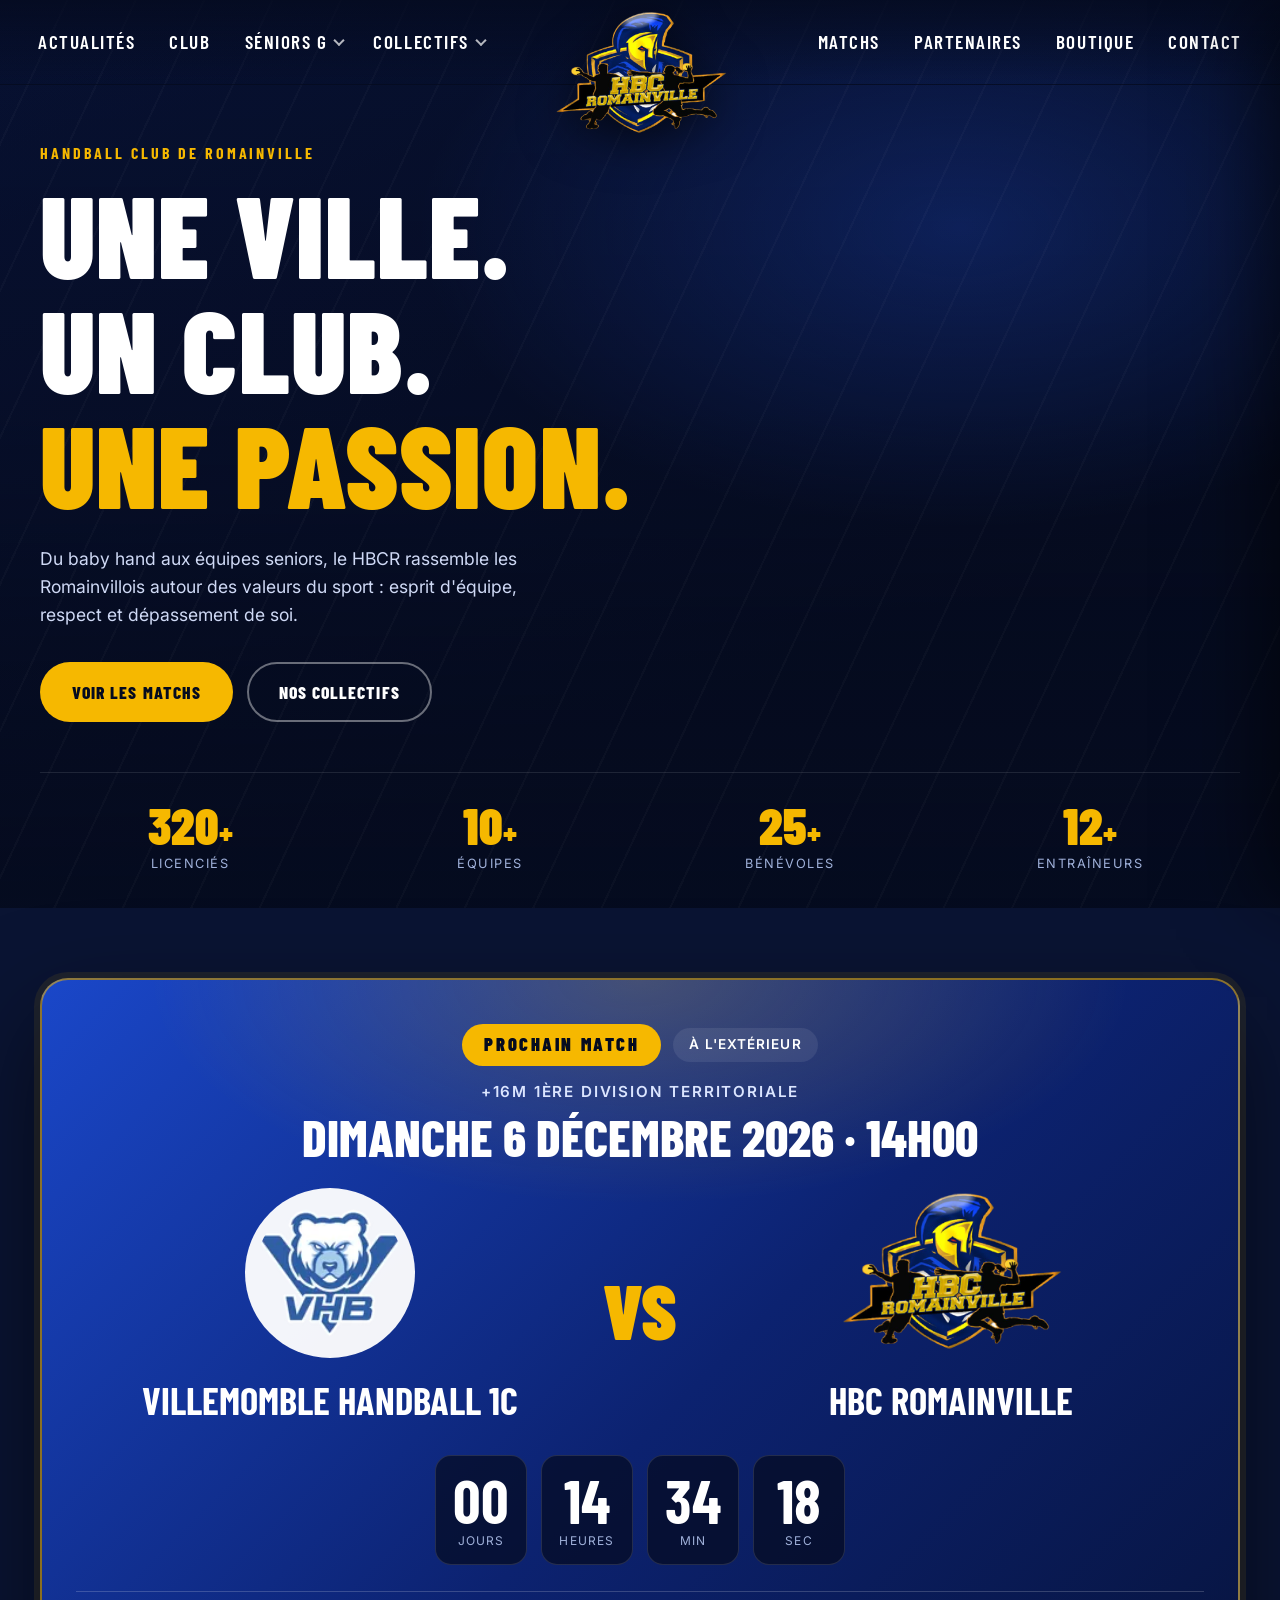
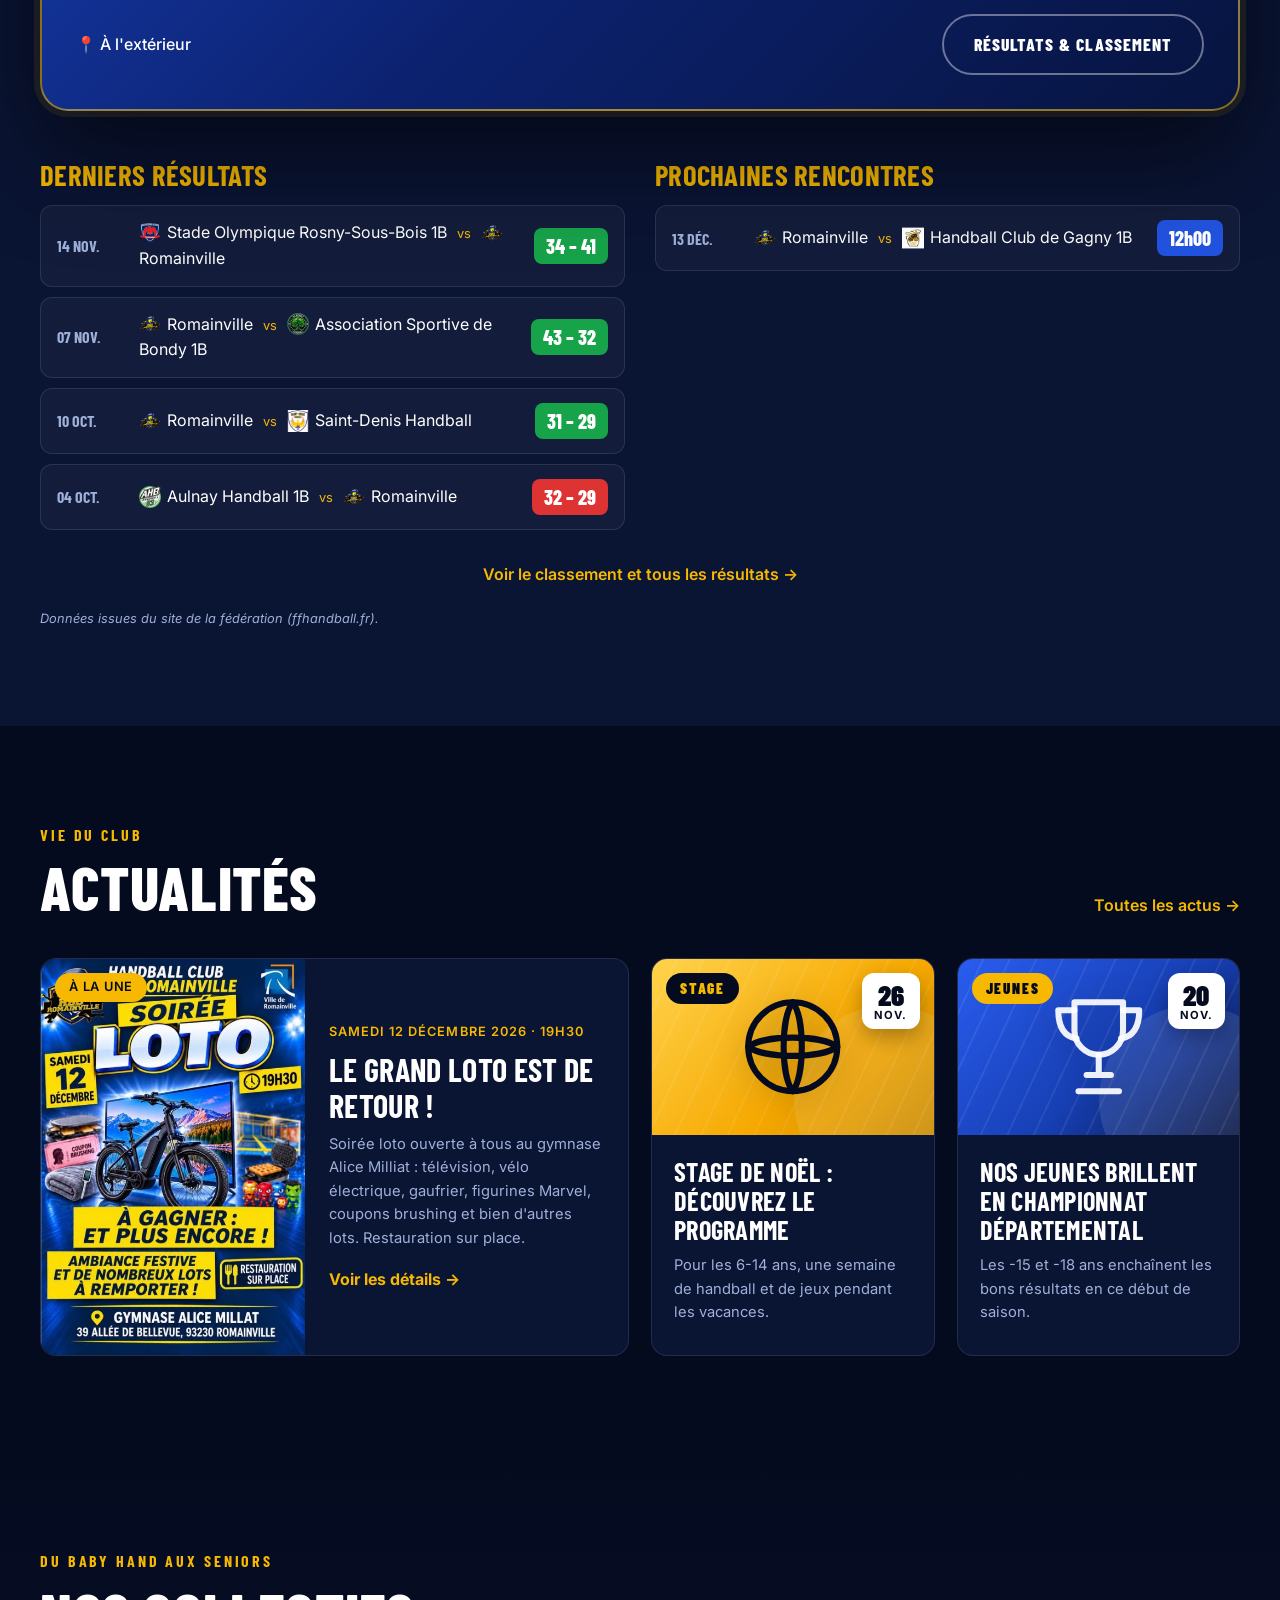
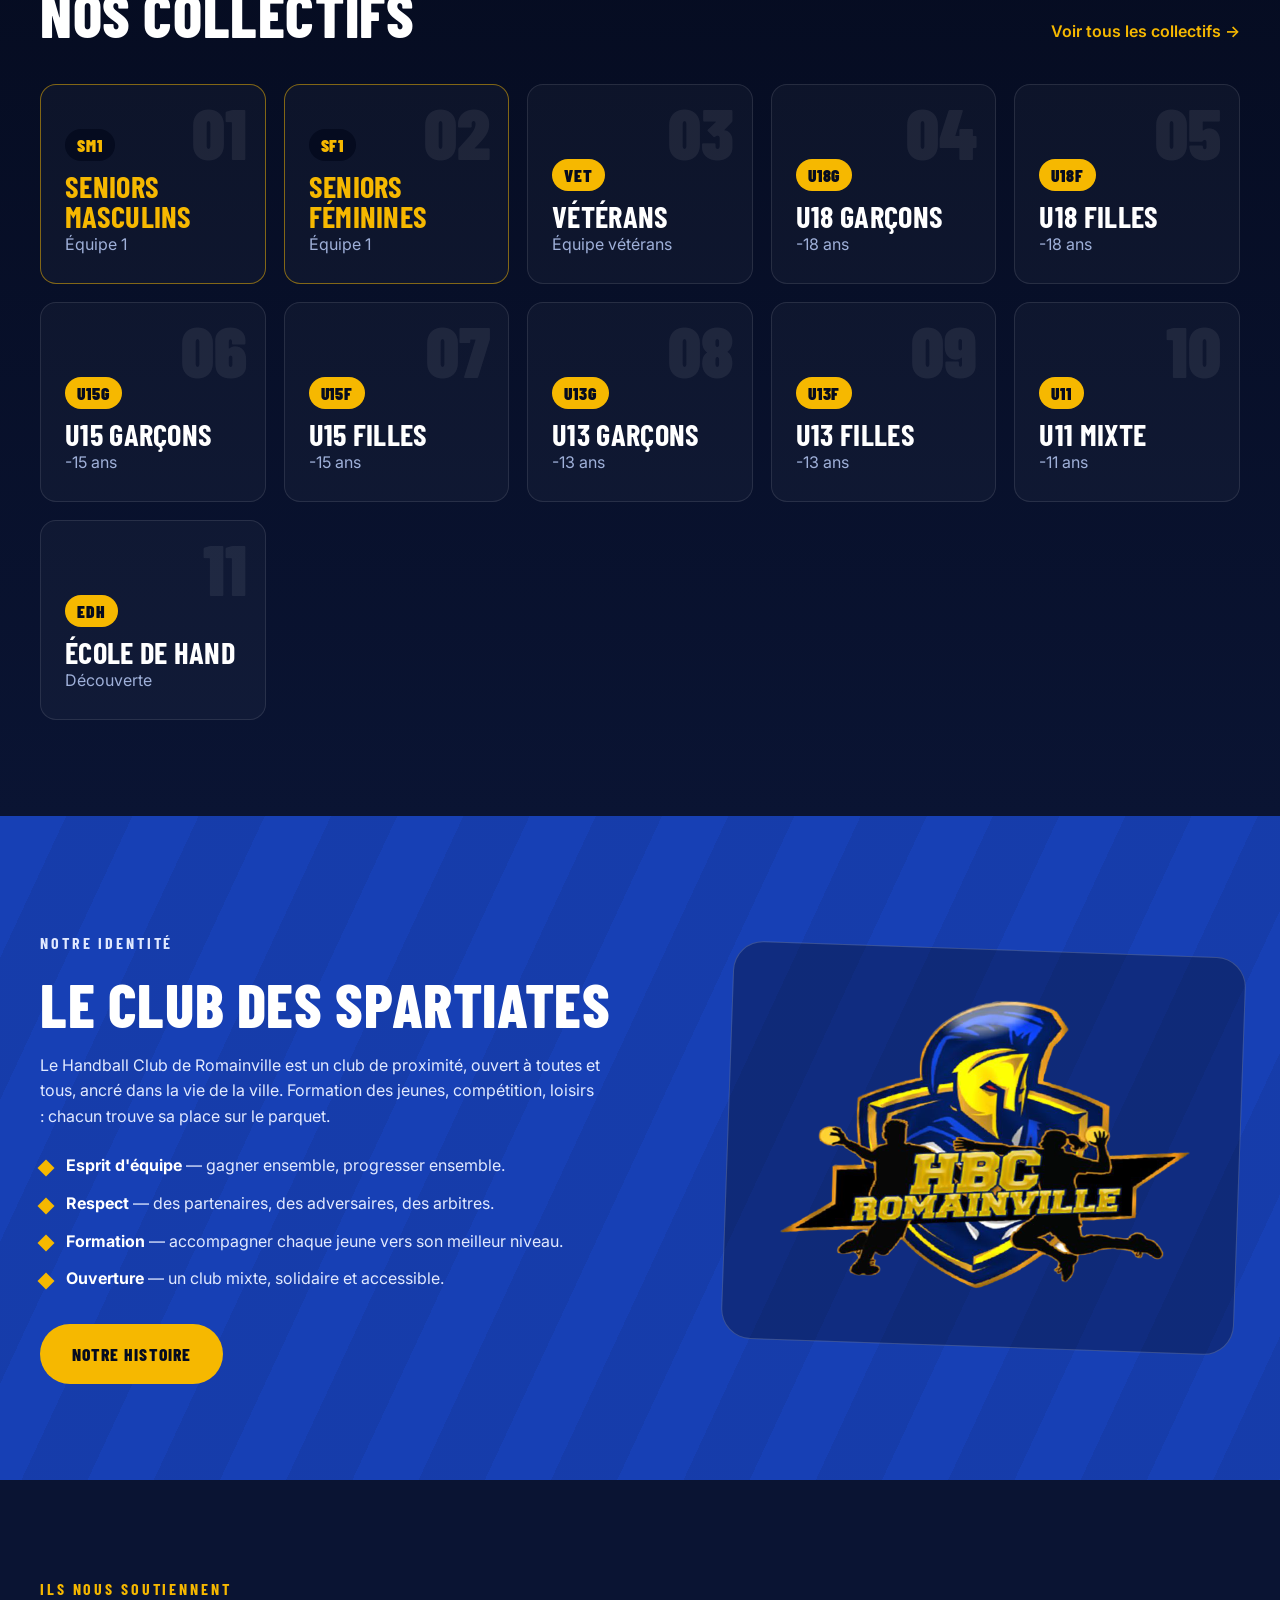
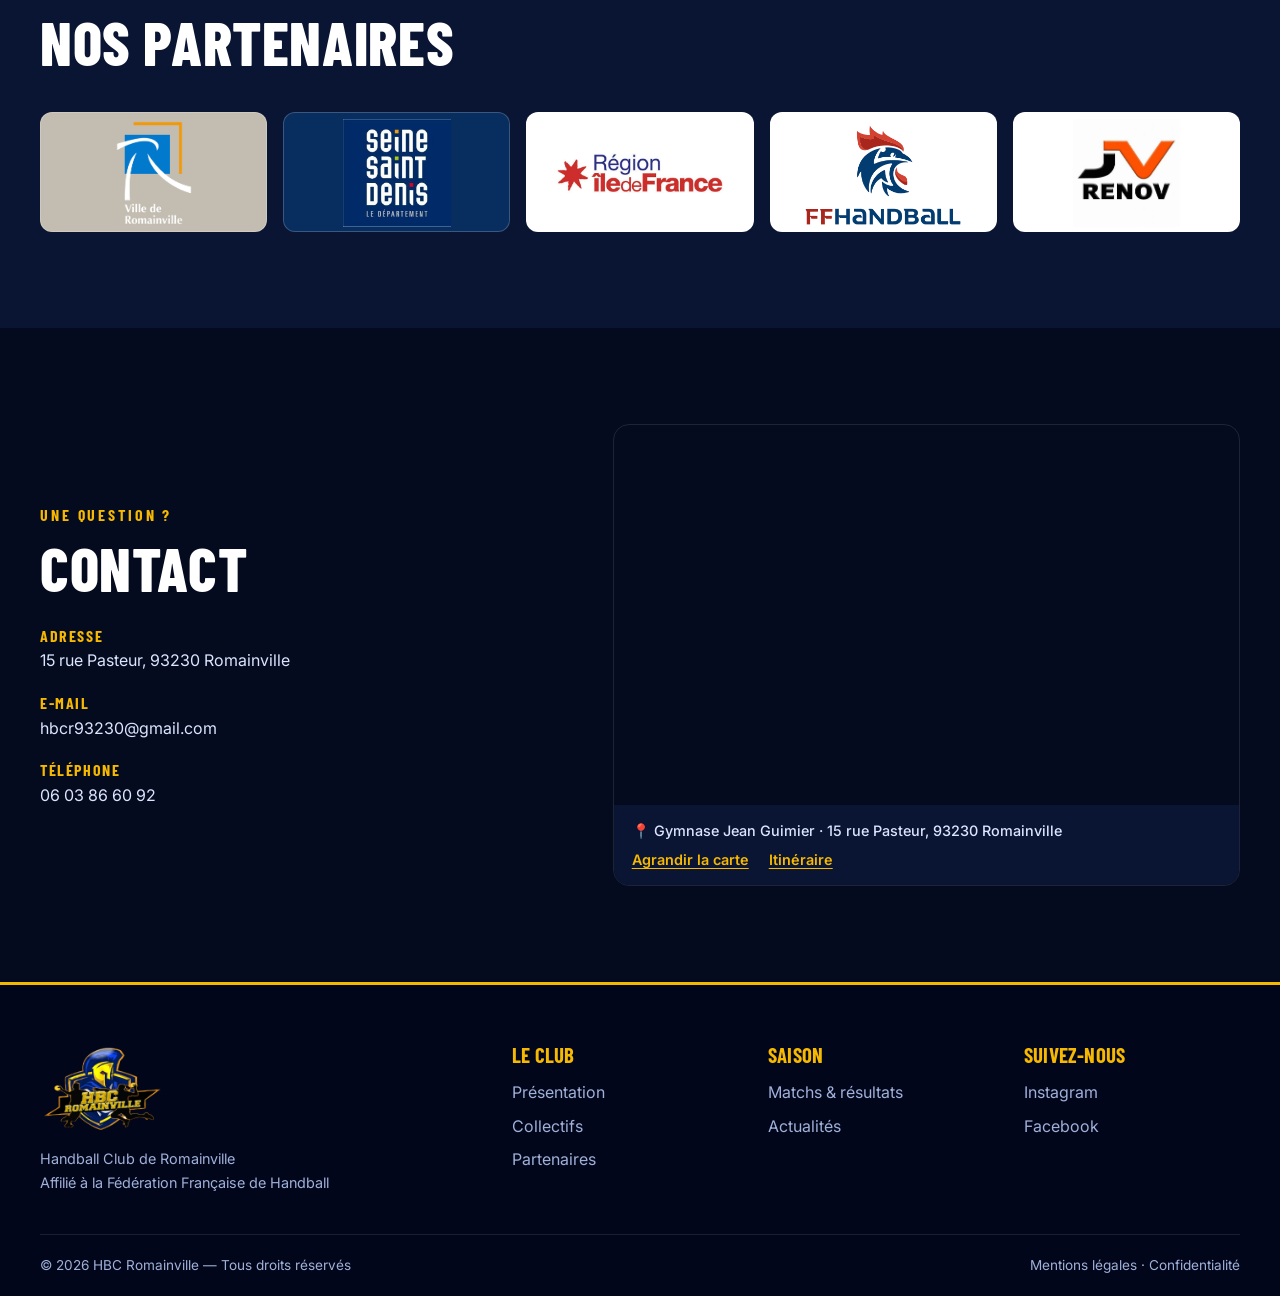
==== commit c1f86d2b: "maj collectif" ====
--- a/index.html
+++ b/index.html
@@ -141,7 +141,7 @@
             <div class="card__body">
               <time>Samedi 12 décembre 2026 · 19h30</time>
               <h3>Le grand loto est de retour !</h3>
-              <p>Soirée loto ouverte à tous au gymnase Alice Millat : télévision, vélo électrique, gaufrier, figurines Marvel, coupons brushing et bien d'autres lots. Restauration sur place.</p>
+              <p>Soirée loto ouverte à tous au gymnase Alice Milliat : télévision, vélo électrique, gaufrier, figurines Marvel, coupons brushing et bien d'autres lots. Restauration sur place.</p>
               <span class="card__more">Voir les détails →</span>
             </div>
           </a>
@@ -184,14 +184,15 @@
         <div class="teams-grid">
           <a class="team-tile team-tile--gold" href="collectifs.html#sm1"><span class="num">01</span><b class="code">SM1</b><h3>Seniors masculins</h3><p>Équipe 1</p></a>
           <a class="team-tile team-tile--gold" href="collectifs.html#sf1"><span class="num">02</span><b class="code">SF1</b><h3>Seniors féminines</h3><p>Équipe 1</p></a>
-          <a class="team-tile" href="collectifs.html#u18g"><span class="num">03</span><b class="code">U18G</b><h3>U18 garçons</h3><p>-18 ans</p></a>
-          <a class="team-tile" href="collectifs.html#u18f"><span class="num">04</span><b class="code">U18F</b><h3>U18 filles</h3><p>-18 ans</p></a>
-          <a class="team-tile" href="collectifs.html#u15g"><span class="num">05</span><b class="code">U15G</b><h3>U15 garçons</h3><p>-15 ans</p></a>
-          <a class="team-tile" href="collectifs.html#u15f"><span class="num">06</span><b class="code">U15F</b><h3>U15 filles</h3><p>-15 ans</p></a>
-          <a class="team-tile" href="collectifs.html#u13g"><span class="num">07</span><b class="code">U13G</b><h3>U13 garçons</h3><p>-13 ans</p></a>
-          <a class="team-tile" href="collectifs.html#u13f"><span class="num">08</span><b class="code">U13F</b><h3>U13 filles</h3><p>-13 ans</p></a>
-          <a class="team-tile" href="collectifs.html#u11m"><span class="num">09</span><b class="code">U11</b><h3>U11 mixte</h3><p>-11 ans</p></a>
-          <a class="team-tile" href="collectifs.html#ecole"><span class="num">10</span><b class="code">EDH</b><h3>École de hand</h3><p>Découverte</p></a>
+          <a class="team-tile" href="collectifs.html#veterans"><span class="num">03</span><b class="code">VET</b><h3>Vétérans</h3><p>Équipe vétérans</p></a>
+          <a class="team-tile" href="collectifs.html#u18g"><span class="num">04</span><b class="code">U18G</b><h3>U18 garçons</h3><p>-18 ans</p></a>
+          <a class="team-tile" href="collectifs.html#u18f"><span class="num">05</span><b class="code">U18F</b><h3>U18 filles</h3><p>-18 ans</p></a>
+          <a class="team-tile" href="collectifs.html#u15g"><span class="num">06</span><b class="code">U15G</b><h3>U15 garçons</h3><p>-15 ans</p></a>
+          <a class="team-tile" href="collectifs.html#u15f"><span class="num">07</span><b class="code">U15F</b><h3>U15 filles</h3><p>-15 ans</p></a>
+          <a class="team-tile" href="collectifs.html#u13g"><span class="num">08</span><b class="code">U13G</b><h3>U13 garçons</h3><p>-13 ans</p></a>
+          <a class="team-tile" href="collectifs.html#u13f"><span class="num">09</span><b class="code">U13F</b><h3>U13 filles</h3><p>-13 ans</p></a>
+          <a class="team-tile" href="collectifs.html#u11m"><span class="num">10</span><b class="code">U11</b><h3>U11 mixte</h3><p>-11 ans</p></a>
+          <a class="team-tile" href="collectifs.html#ecole"><span class="num">11</span><b class="code">EDH</b><h3>École de hand</h3><p>Découverte</p></a>
         </div>
       </div>
     </section>
@@ -225,11 +226,11 @@
           <h2>Nos partenaires</h2>
         </div>
         <div class="partners-row">
-          <div>Ville de Romainville</div>
-          <div>Département 93</div>
-          <div>Région Île-de-France</div>
-          <div>Fédération Française de Handball</div>
-          <div>JV RENOV</div>
+          <div class="partner-logo" style="background:#c3bdb1"><img src="assets/partners/ville-romainville.png" alt="Ville de Romainville" loading="lazy"></div>
+          <div class="partner-logo" style="background:#082d5f"><img src="assets/partners/seine-saint-denis.png" alt="Département de la Seine-Saint-Denis" loading="lazy"></div>
+          <div class="partner-logo"><img src="assets/partners/region-ile-de-france.png" alt="Région Île-de-France" loading="lazy"></div>
+          <div class="partner-logo"><img src="assets/partners/ffhandball.png" alt="Fédération Française de Handball" loading="lazy"></div>
+          <div class="partner-logo"><img src="assets/partners/jv-renov.png" alt="JV Renov" loading="lazy"></div>
         </div>
       </div>
     </section>
@@ -252,7 +253,7 @@
           <div class="map-links">
             <span>📍 Gymnase Jean Guimier · 15 rue Pasteur, 93230 Romainville</span>
             <a href="https://www.openstreetmap.org/?mlat=48.87899&amp;mlon=2.44299#map=17/48.87899/2.44299" target="_blank" rel="noopener">Agrandir la carte</a>
-            <a href="https://www.google.com/maps/dir/?api=1&amp;destination=Gymnase+Jean+Guimier%2C+15+rue+Pasteur%2C+93230+Romainville" target="_blank" rel="noopener">Itinéraire</a>
+            <a href="https://www.google.com/maps/dir/?api=1&amp;destination=15+rue+Pasteur%2C+93230+Romainville%2C+France" target="_blank" rel="noopener">Itinéraire</a>
           </div>
         </div>
       </div>
--- a/styles.css
+++ b/styles.css
@@ -661,3 +661,50 @@
 .card__date span{font-size:.7rem;font-weight:700;text-transform:uppercase;letter-spacing:.1em}
 .card--news .card__body{gap:10px;padding:22px}
 .card--news h3{font-size:1.65rem}
+
+/* ===== Collectifs : encadrants + horaires (façon fiche d'équipe) ===== */
+.co-info--one{grid-template-columns:1fr!important}
+.co-title{font-size:clamp(1.7rem,3.2vw,2.3rem);margin:8px 0 16px}
+.co-title span{color:var(--gold)}
+.staff-grid{display:flex;flex-wrap:wrap;gap:16px}
+.staff-card{position:relative;flex:0 1 270px;min-width:220px;height:230px;border-radius:22px;overflow:hidden;display:flex;flex-direction:column;justify-content:flex-end;padding:20px;
+  background:radial-gradient(260px 200px at 50% 0%,#2a5df0 0%,#1740b5 35%,#07143f 100%);border:1px solid rgba(255,255,255,.1);transition:transform .25s,border-color .25s}
+.staff-card:hover{transform:translateY(-5px);border-color:var(--gold)}
+.staff-card__ini{position:absolute;left:0;right:0;top:34%;transform:translateY(-50%);text-align:center;font-family:var(--h);font-weight:900;font-size:6.2rem;letter-spacing:.04em;color:rgba(255,255,255,.14)}
+.staff-card__body{position:relative;display:flex;flex-direction:column;gap:8px}
+.staff-card__role{font-family:var(--h);font-weight:800;letter-spacing:.12em;text-transform:uppercase;font-size:.95rem;color:var(--gold);display:inline-flex;flex-direction:column;gap:6px;align-self:flex-start}
+.staff-card__role::after{content:"";display:block;width:34px;height:2px;background:var(--gold)}
+.staff-card strong{font-family:var(--h);font-weight:800;text-transform:uppercase;font-size:1.6rem;line-height:1.05}
+.staff-card.is-todo strong{color:var(--muted);font-style:italic;text-transform:none;font-family:var(--b);font-size:1.05rem;font-weight:500}
+.staff-card.is-todo .staff-card__ini{color:rgba(255,255,255,.08)}
+.co-train{margin-top:12px}
+.train-row{display:flex;align-items:center;gap:20px;background:#06091a;border:1px solid var(--line);border-radius:20px;padding:16px 22px}
+.train-row__icon{flex:none;width:52px;height:52px;border-radius:14px;background:#fff;color:var(--navy);display:grid;place-items:center}
+.train-row__icon svg{width:26px;height:26px}
+.train-row__txt{display:flex;flex-direction:column;gap:2px;flex:1}
+.train-row__txt small{font-family:var(--h);letter-spacing:.14em;text-transform:uppercase;color:var(--gold);font-size:.85rem;font-weight:700}
+.train-row__txt strong{font-family:var(--h);font-size:1.7rem;text-transform:uppercase;line-height:1.05}
+.train-row__txt span{color:var(--muted)}
+.train-row.is-todo strong{color:var(--muted);font-style:italic}
+@media (max-width:820px){.staff-card{flex:1 1 100%;height:190px}.staff-card__ini{font-size:5rem}.train-row{padding:14px}}
+
+[hidden]{display:none!important}
+.chip{cursor:pointer}
+
+/* Créneaux d'entraînement : bouton « S'y rendre » */
+.co-train .train-row + .train-row{margin-top:12px}
+.train-row__btn{flex:none;display:inline-flex;align-items:center;gap:10px;background:#fff;color:var(--navy);font-family:var(--h);font-weight:800;text-transform:uppercase;letter-spacing:.06em;font-size:1.05rem;padding:12px 14px 12px 22px;border-radius:14px;transition:.2s}
+.train-row__btn i{display:grid;place-items:center;width:32px;height:32px;border-radius:50%;background:var(--gold);color:var(--navy);font-style:normal;font-size:1.1rem;transition:transform .2s}
+.train-row__btn:hover{background:var(--gold-2)}
+.train-row__btn:hover i{transform:translateX(3px)}
+@media (max-width:700px){.train-row{flex-wrap:wrap}.train-row__btn{width:100%;justify-content:space-between}}
+
+/* Logos de partenaires */
+.partners-row .partner-logo{background:#fff;border:1px solid rgba(255,255,255,.2);padding:6px;transition:transform .2s,box-shadow .2s}
+.partners-row .partner-logo:hover{transform:translateY(-3px);box-shadow:0 12px 30px rgba(0,0,0,.4);border-color:var(--gold)}
+.partner-logo img{height:100%;width:auto;max-width:100%;object-fit:contain}
+.partners-row{grid-template-columns:repeat(auto-fit,minmax(200px,1fr))}
+.partners-row .partner-logo{height:96px;overflow:hidden}
+.partner-logo img{height:auto;width:auto;max-height:84px;max-width:100%}
+.partners-row .partner-logo{height:120px;padding:6px}
+.partner-logo img{max-height:108px}
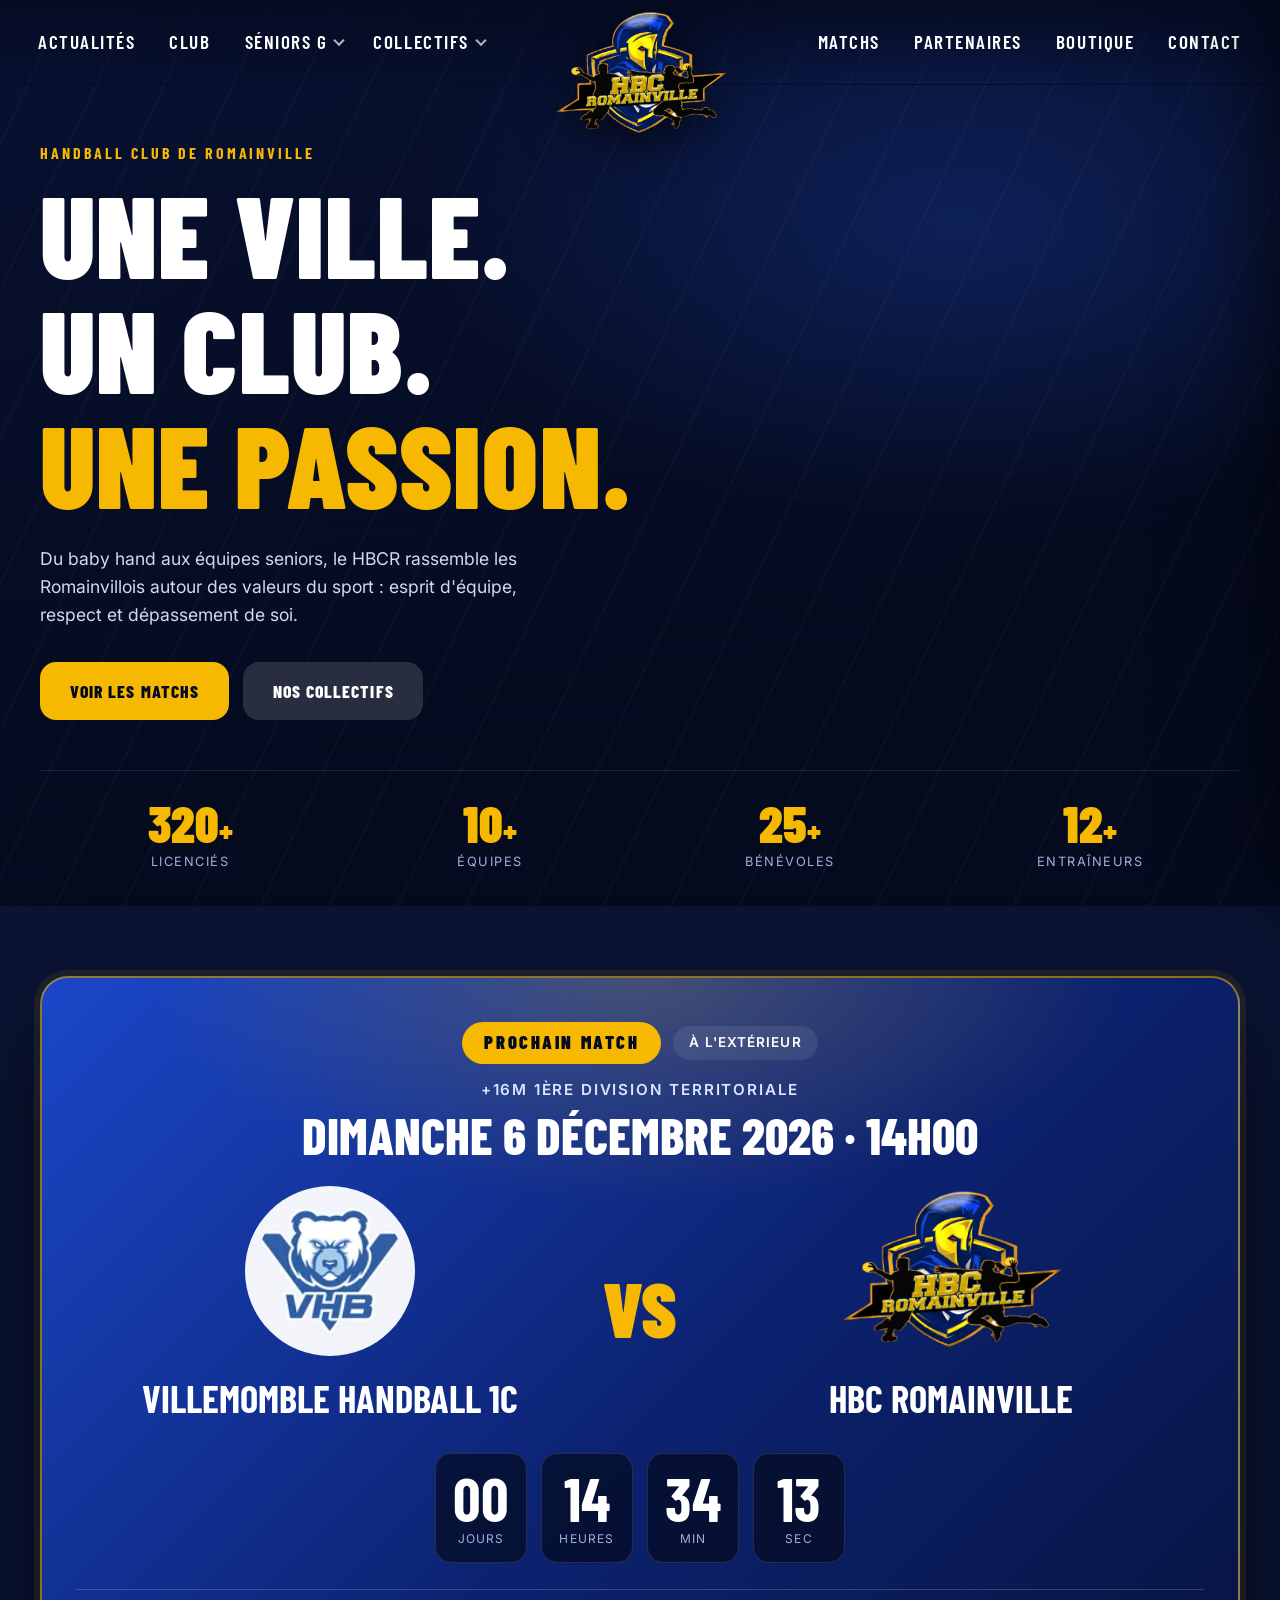
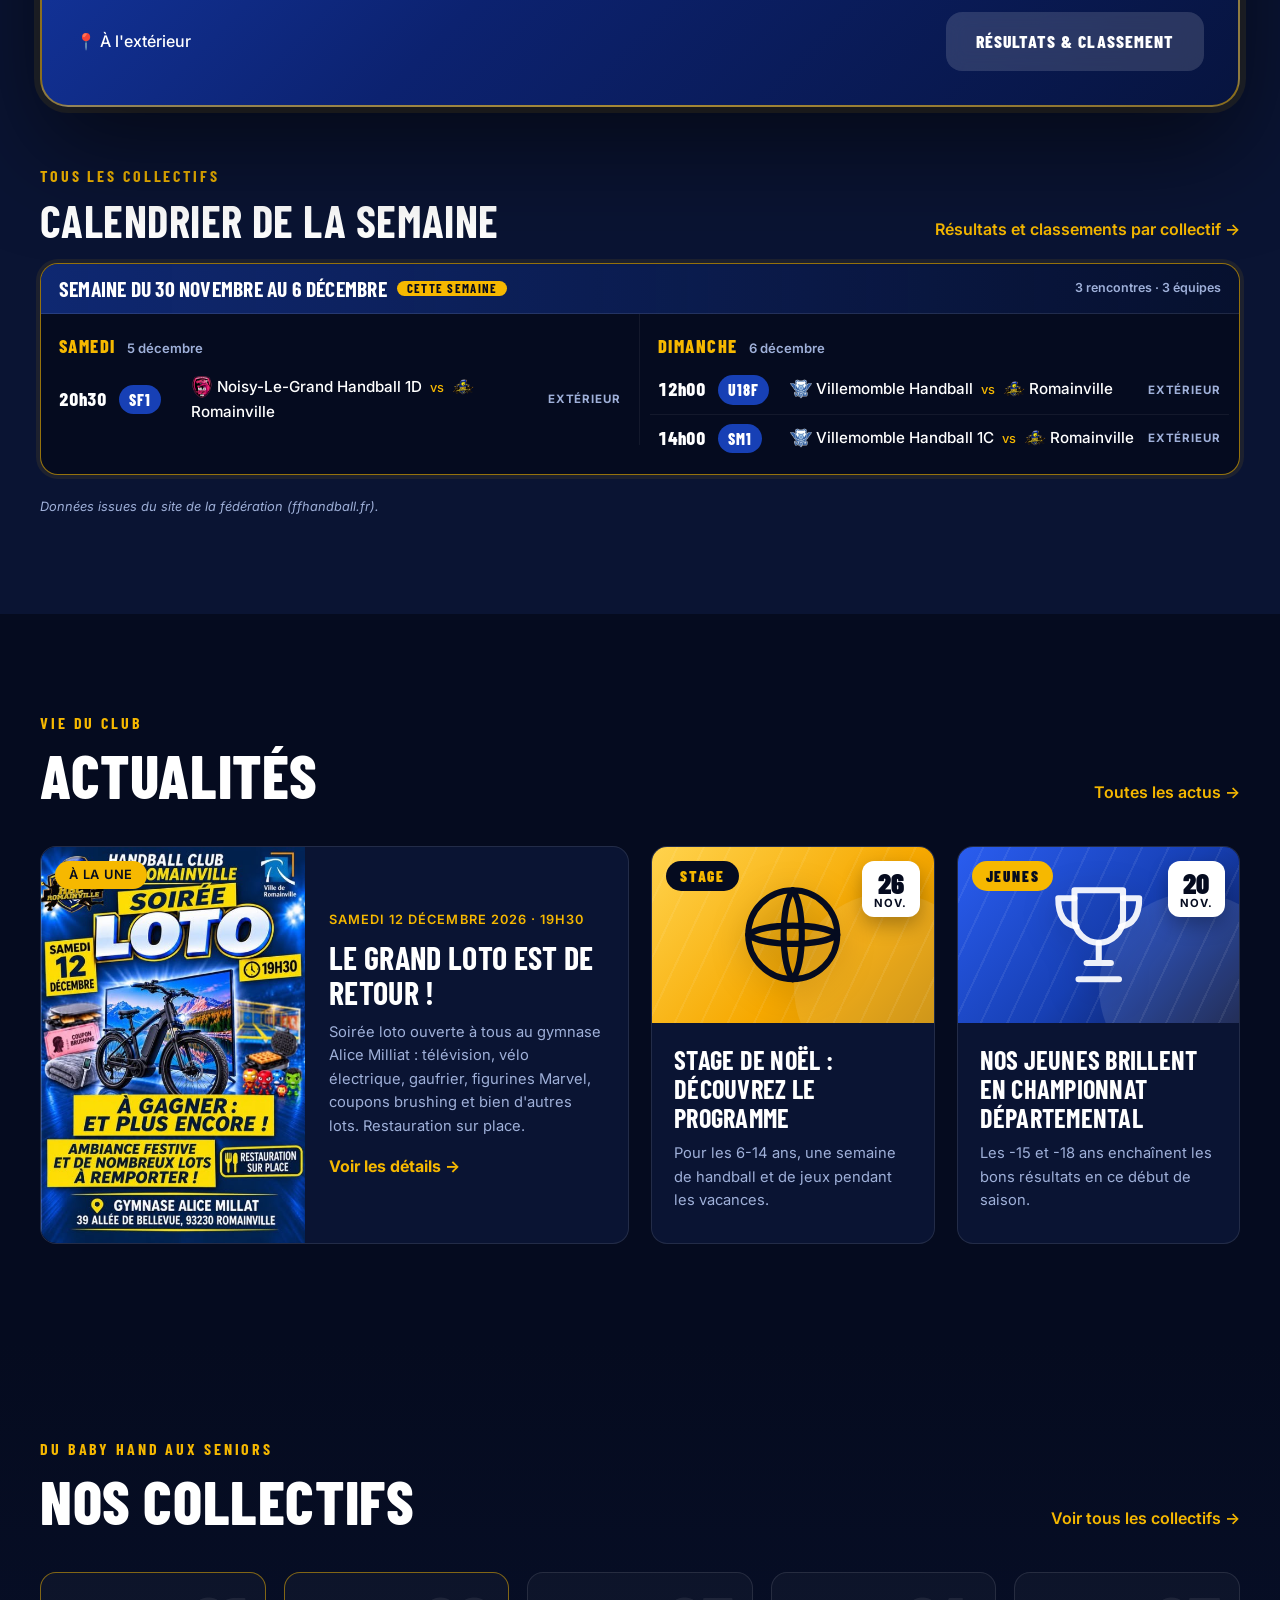
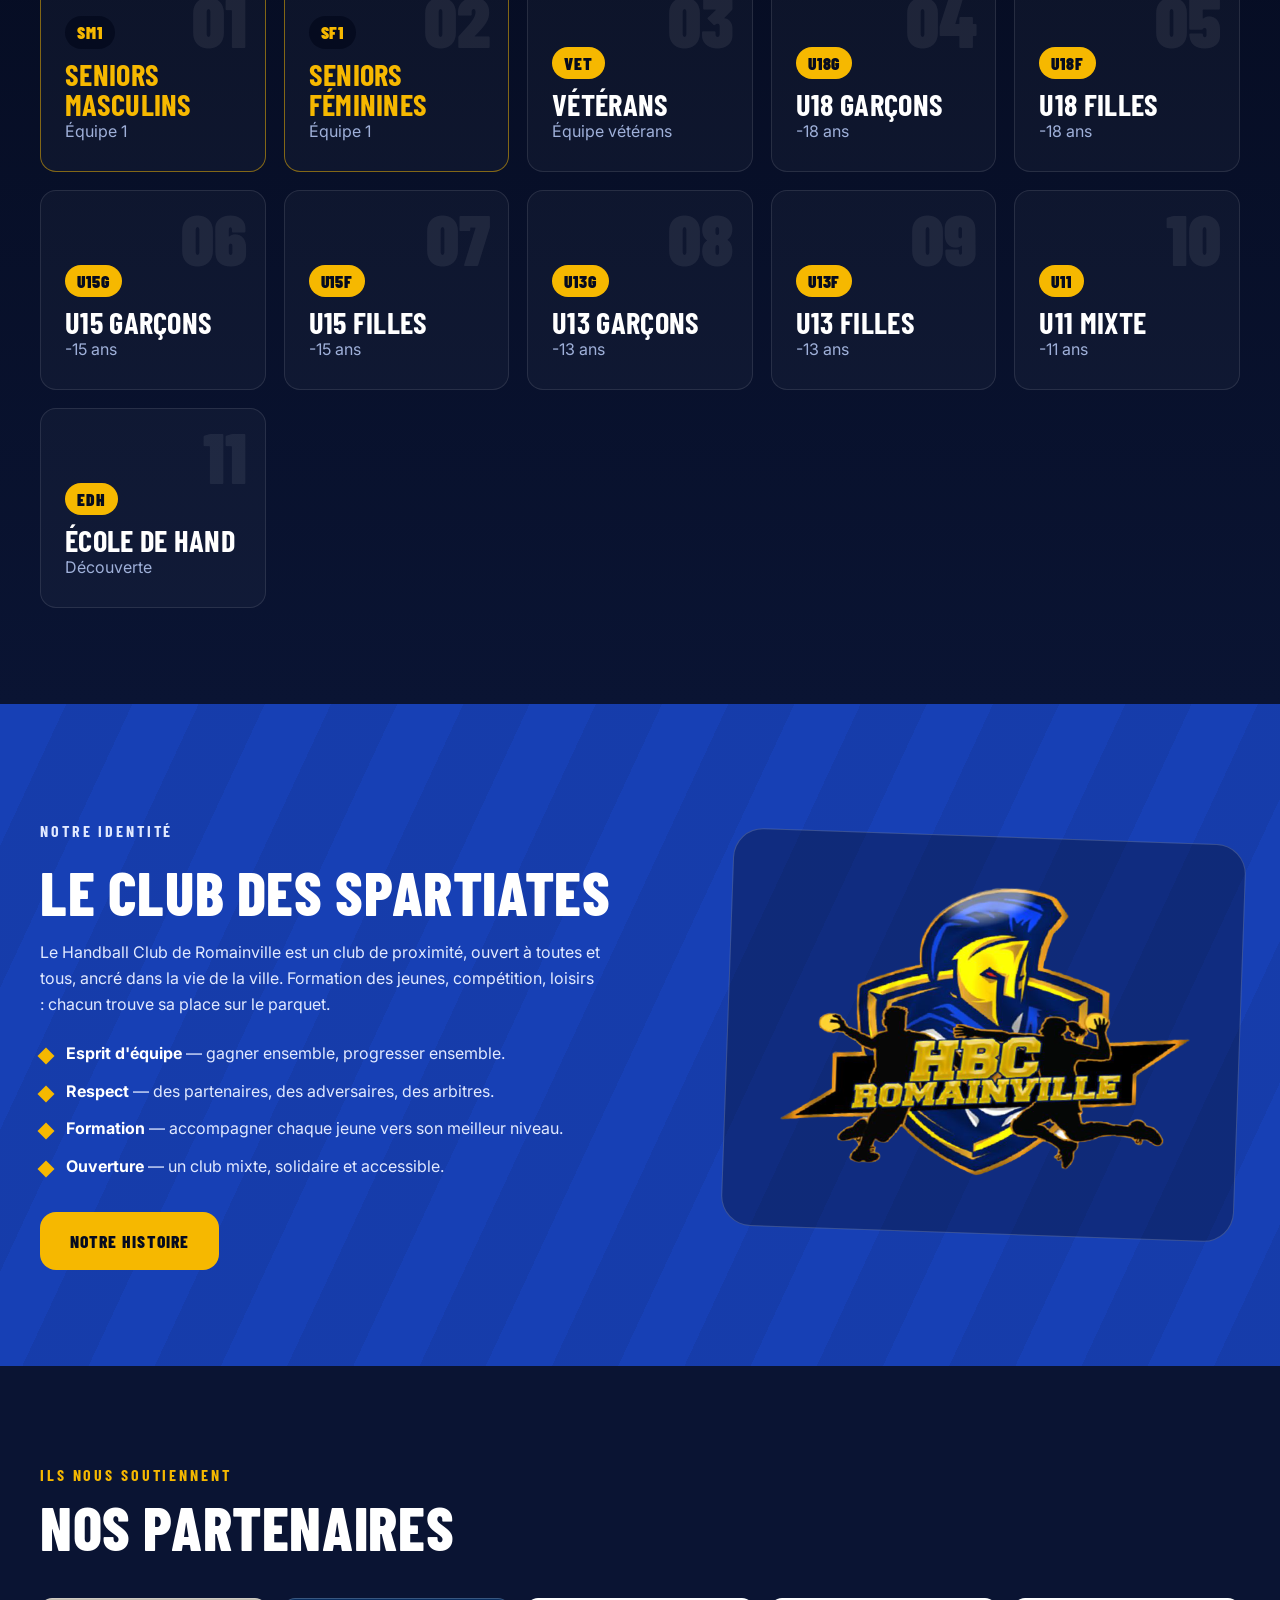
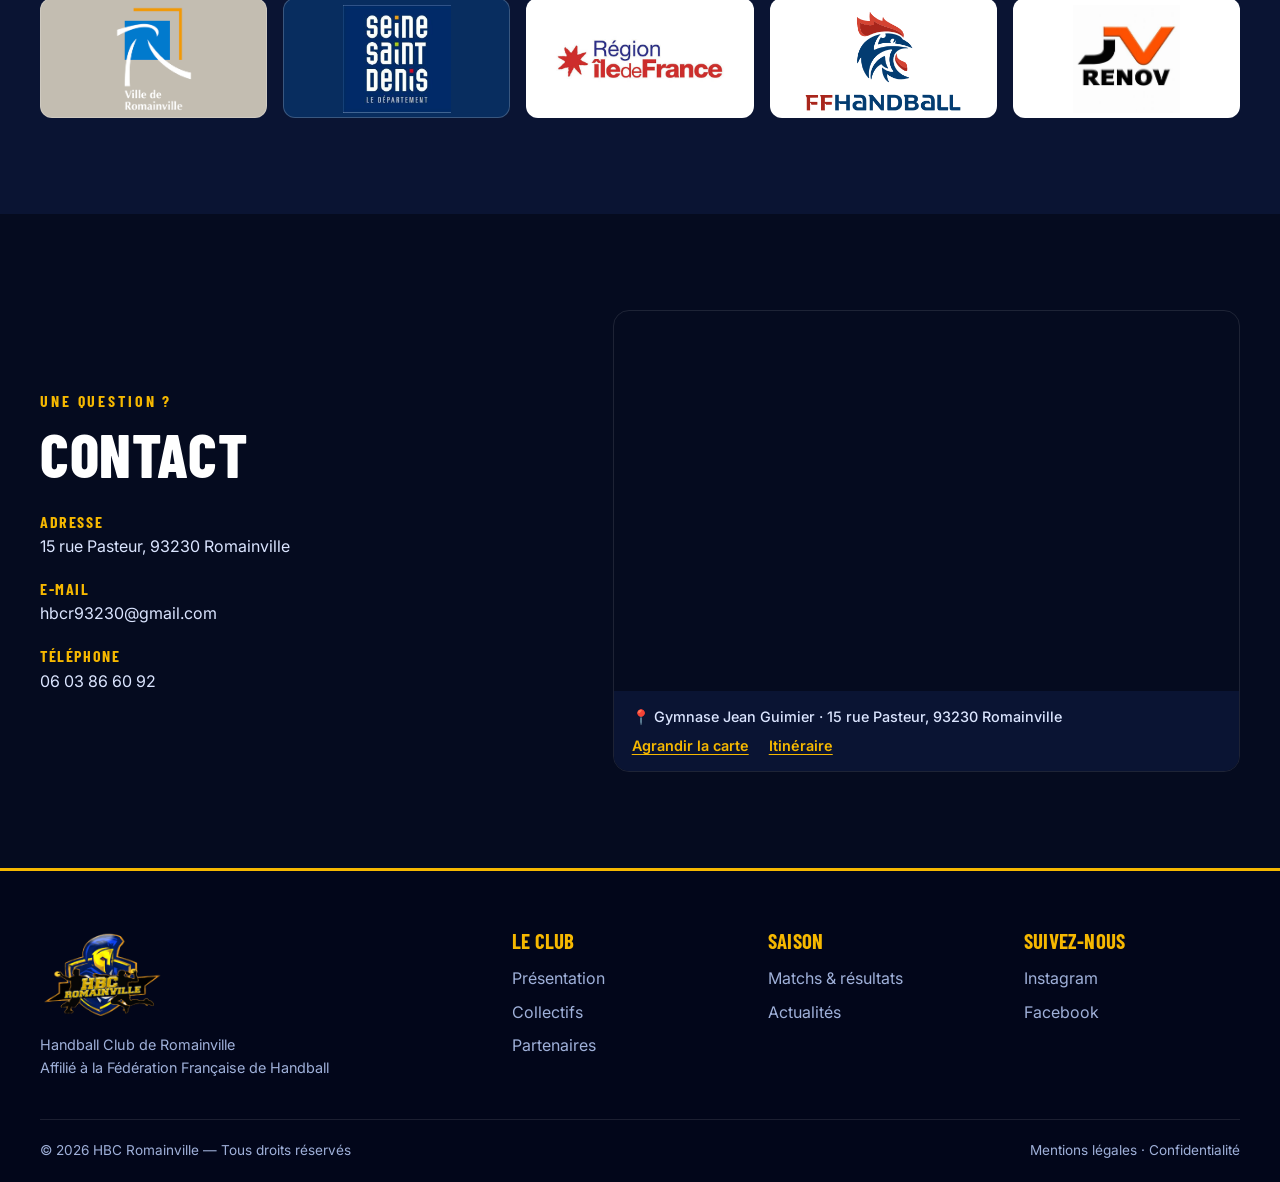
==== commit abab1df1: "ajout des collectifs" ====
--- a/index.html
+++ b/index.html
@@ -109,17 +109,16 @@
           </div>
         </div>
 
-        <div class="results">
-          <div class="results__col">
-            <h3>Derniers résultats</h3>
-            <ul class="match-list" id="resultsList"><li>Chargement…</li></ul>
-          </div>
-          <div class="results__col">
-            <h3>Prochaines rencontres</h3>
-            <ul class="match-list" id="upcomingList"><li>Chargement…</li></ul>
-          </div>
-        </div>
-        <div class="results__more"><a class="link-arrow" href="classement.html">Voir le classement et tous les résultats →</a></div>
+        <div class="cal" id="calendar">
+          <div class="cal__head">
+            <div>
+              <p class="eyebrow">Tous les collectifs</p>
+              <h3>Calendrier de la semaine</h3>
+            </div>
+            <a class="link-arrow" href="collectifs.html">Résultats et classements par collectif →</a>
+          </div>
+          <div class="cal__grid" id="calGrid"><p class="cal__empty">Chargement du calendrier…</p></div>
+        </div>
         <p class="note">Données issues du site de la fédération (ffhandball.fr).</p>
       </div>
     </section>
--- a/styles.css
+++ b/styles.css
@@ -708,3 +708,87 @@
 .partner-logo img{height:auto;width:auto;max-height:84px;max-width:100%}
 .partners-row .partner-logo{height:120px;padding:6px}
 .partner-logo img{max-height:108px}
+
+/* Classement dans la fiche d'un collectif */
+.co-standings{margin-top:14px}
+.co-comp{font-family:var(--b);font-size:.9rem;font-weight:500;letter-spacing:0;text-transform:none;color:var(--muted)}
+.co-standings .standings__scroll{max-height:none;overflow-x:auto;overflow-y:visible}
+.co-standings .standings__table thead th{position:static}
+.co-feed small{font-size:.75em;opacity:.8}
+.co-team{margin-top:26px;padding-top:18px;border-top:1px solid var(--line)}
+
+/* Phases (délayages, brassages, championnat) */
+.phase-title{font-family:var(--h);font-weight:800;letter-spacing:.12em;text-transform:uppercase;font-size:1.05rem;color:var(--gold);margin:16px 0 8px}
+.co-feed .phase-title:first-of-type,.co-standings .co-title + .phase-title{margin-top:4px}
+.phase-note{color:var(--muted);font-size:.88rem;font-style:italic;margin-top:14px}
+
+/* ===== Calendrier des week-ends (accueil) ===== */
+.cal{margin-top:56px}
+.cal__head{display:flex;justify-content:space-between;align-items:flex-end;gap:16px;flex-wrap:wrap;margin-bottom:20px}
+.cal__head h3{font-size:clamp(2rem,4vw,2.8rem)}
+.cal__grid{display:grid;grid-template-columns:repeat(2,1fr);gap:18px}
+.cal__week{background:var(--navy);border:1px solid var(--line);border-radius:18px;overflow:hidden}
+.cal__week h4{display:flex;justify-content:space-between;align-items:center;gap:10px;flex-wrap:wrap;font-size:1.35rem;padding:14px 18px;background:linear-gradient(90deg,rgba(23,64,181,.55),rgba(23,64,181,.1));border-bottom:1px solid var(--line)}
+.cal__week h4 span{font-family:var(--b);font-size:.78rem;font-weight:600;text-transform:none;letter-spacing:0;color:var(--muted)}
+.cal__week ul{list-style:none;margin:0;padding:6px 10px 10px}
+.cal__week li{display:grid;grid-template-columns:62px 62px 1fr auto;align-items:center;gap:10px;padding:10px 8px;border-bottom:1px solid rgba(255,255,255,.06)}
+.cal__week li:last-child{border-bottom:0}
+.cal__week li.is-home{background:linear-gradient(90deg,rgba(246,184,0,.14),transparent)}
+.cal__when{display:flex;flex-direction:column;line-height:1.15;font-variant-numeric:tabular-nums}
+.cal__when b{font-family:var(--h);font-size:1.15rem;color:var(--gold);text-transform:uppercase;letter-spacing:.05em}
+.cal__team{justify-self:start;background:var(--blue);font-family:var(--h);font-weight:800;letter-spacing:.06em;font-size:1rem;padding:2px 10px;border-radius:999px;text-align:center}
+.cal__vs{font-weight:500;font-size:.95rem}
+.cal__vs em{color:var(--gold);font-style:normal;font-size:.8rem;margin:0 4px}
+.cal__vs .mini-logo{margin:0 4px 2px 0}
+.cal__where{font-size:.72rem;font-weight:700;text-transform:uppercase;letter-spacing:.08em;color:var(--muted)}
+.cal__week li.is-home .cal__where{color:var(--gold)}
+.cal__empty{grid-column:1/-1;color:var(--muted);font-style:italic}
+@media (max-width:1000px){.cal__grid{grid-template-columns:1fr}}
+@media (max-width:560px){.cal__week li{grid-template-columns:52px 1fr;gap:4px 10px}.cal__team{grid-column:2;grid-row:1}.cal__vs{grid-column:1/-1}.cal__where{grid-column:1/-1}}
+
+/* Calendrier semaine par semaine */
+.cal__week h4 > span{display:inline-flex;align-items:center;gap:10px;flex-wrap:wrap;font-family:var(--h);font-size:inherit;font-weight:inherit;letter-spacing:inherit;text-transform:inherit;color:inherit}
+.cal__week h4 > small{font-family:var(--b);font-size:.78rem;font-weight:600;text-transform:none;letter-spacing:0;color:var(--muted)}
+.cal__tag{font-style:normal;font-family:var(--h);font-size:.8rem;letter-spacing:.1em;text-transform:uppercase;background:var(--gold);color:var(--navy);padding:1px 10px;border-radius:999px}
+.cal__tag--next{background:rgba(255,255,255,.16);color:#fff}
+.cal__week.is-current{border-color:rgba(246,184,0,.6);box-shadow:0 0 0 4px rgba(246,184,0,.08)}
+.cal__week.is-empty{opacity:.65}
+.cal__none{padding:16px 18px;color:var(--muted);font-style:italic;font-size:.92rem}
+
+/* Calendrier : une seule semaine, découpée par jour */
+.cal__grid{grid-template-columns:1fr}
+.cal__days{display:grid;grid-template-columns:repeat(auto-fit,minmax(360px,1fr));gap:0;align-items:start}
+.cal__day{padding:6px 10px 12px;border-right:1px solid rgba(255,255,255,.06)}
+.cal__day:last-child{border-right:0}
+.cal__day h5{font-family:var(--h);font-weight:800;text-transform:uppercase;letter-spacing:.08em;font-size:1.15rem;color:var(--gold);padding:12px 8px 4px}
+.cal__day h5 span{font-family:var(--b);font-weight:600;font-size:.82rem;letter-spacing:0;text-transform:none;color:var(--muted);margin-left:6px}
+.cal__day ul{list-style:none;margin:0;padding:0}
+.cal__day li{display:grid;grid-template-columns:50px 62px 1fr auto;align-items:center;gap:10px;padding:9px 8px;border-bottom:1px solid rgba(255,255,255,.06)}
+.cal__day li:last-child{border-bottom:0}
+.cal__day li.is-home{background:linear-gradient(90deg,rgba(246,184,0,.14),transparent)}
+.cal__day .cal__when{font-family:var(--h);font-weight:800;font-size:1.15rem;color:#fff}
+@media (max-width:820px){.cal__days{grid-template-columns:1fr}.cal__day{border-right:0}}
+@media (max-width:560px){.cal__day li{grid-template-columns:50px 1fr;gap:4px 10px}.cal__day .cal__team{grid-column:2;grid-row:1}.cal__day .cal__vs{grid-column:1/-1}.cal__day .cal__where{grid-column:1/-1}}
+
+/* ===== Boutons façon iPhone : rectangle aux coins arrondis « continus » (squircle) + effet d'appui ===== */
+.btn,.train-row__btn{border-radius:16px;corner-shape:squircle;-webkit-tap-highlight-color:transparent}
+.btn--sm{border-radius:13px}
+.btn{font-weight:800;border-width:0;padding:15px 30px;transition:transform .15s ease,background .2s,box-shadow .2s,filter .2s}
+.btn--sm{padding:10px 20px}
+.btn--ghost{border:0;background:rgba(255,255,255,.14);backdrop-filter:blur(10px);-webkit-backdrop-filter:blur(10px)}
+.btn--ghost:hover{background:rgba(255,255,255,.22);color:#fff}
+.btn:hover,.btn--gold:hover,.btn--dark:hover{transform:none}
+.btn:active,.train-row__btn:active{transform:scale(.96);filter:brightness(.92)}
+.btn:focus-visible,.train-row__btn:focus-visible{outline:3px solid rgba(255,255,255,.7);outline-offset:3px}
+
+/* Boutons : aucune surbrillance (ni halo, ni changement de couleur au survol ou à l'appui) */
+.btn,.btn:hover,.btn:active,.btn:focus,.btn--gold:hover,.btn--dark:hover,.btn--ghost:hover,.train-row__btn,.train-row__btn:hover,.train-row__btn:active{box-shadow:none;filter:none}
+.btn--gold:hover{background:var(--gold)}
+.btn--dark:hover{background:var(--navy)}
+.btn--ghost:hover{background:rgba(255,255,255,.14);color:#fff}
+.train-row__btn:hover{background:#fff}
+.train-row__btn:hover i{transform:none}
+.btn:focus-visible,.train-row__btn:focus-visible{outline:none}
+
+/* Repère clavier discret : un fin contour, visible uniquement à la navigation au clavier (jamais au clic ni au toucher) */
+.btn:focus-visible,.train-row__btn:focus-visible{outline:2px solid rgba(255,255,255,.65);outline-offset:3px}
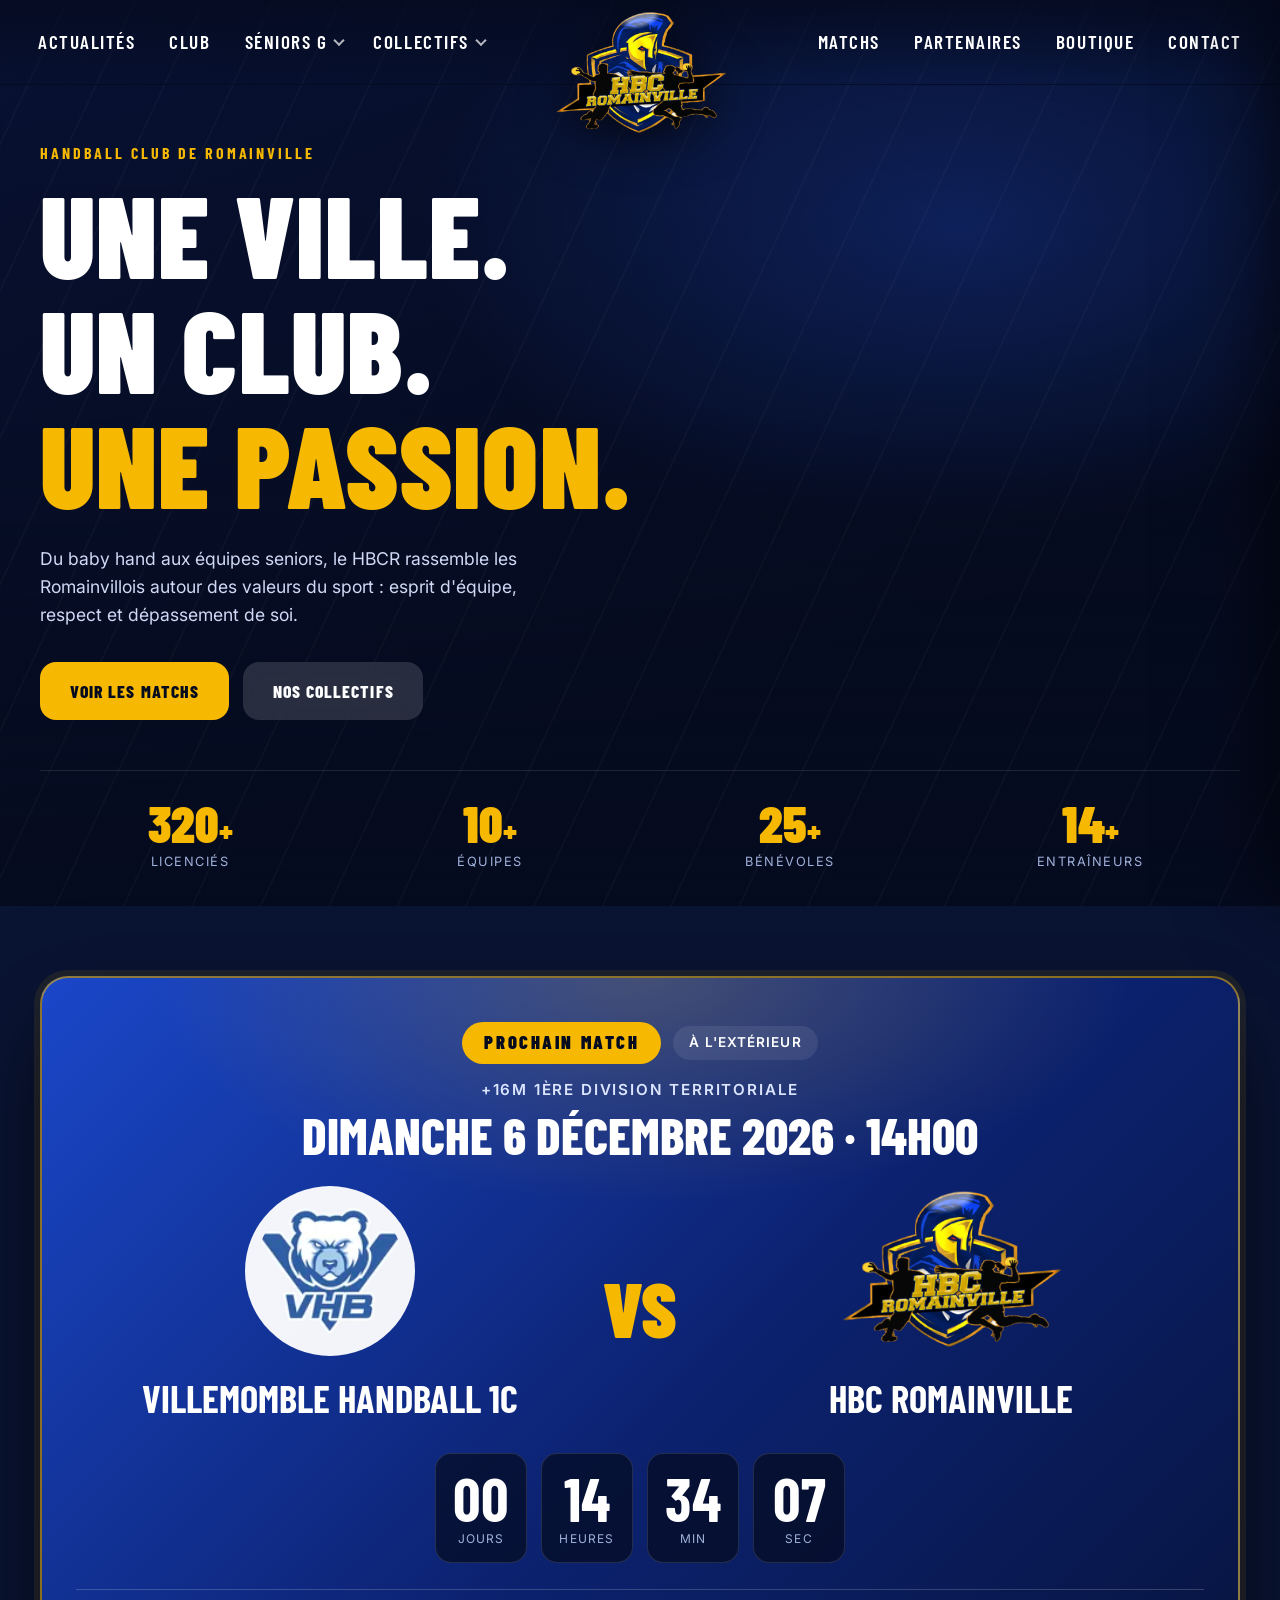
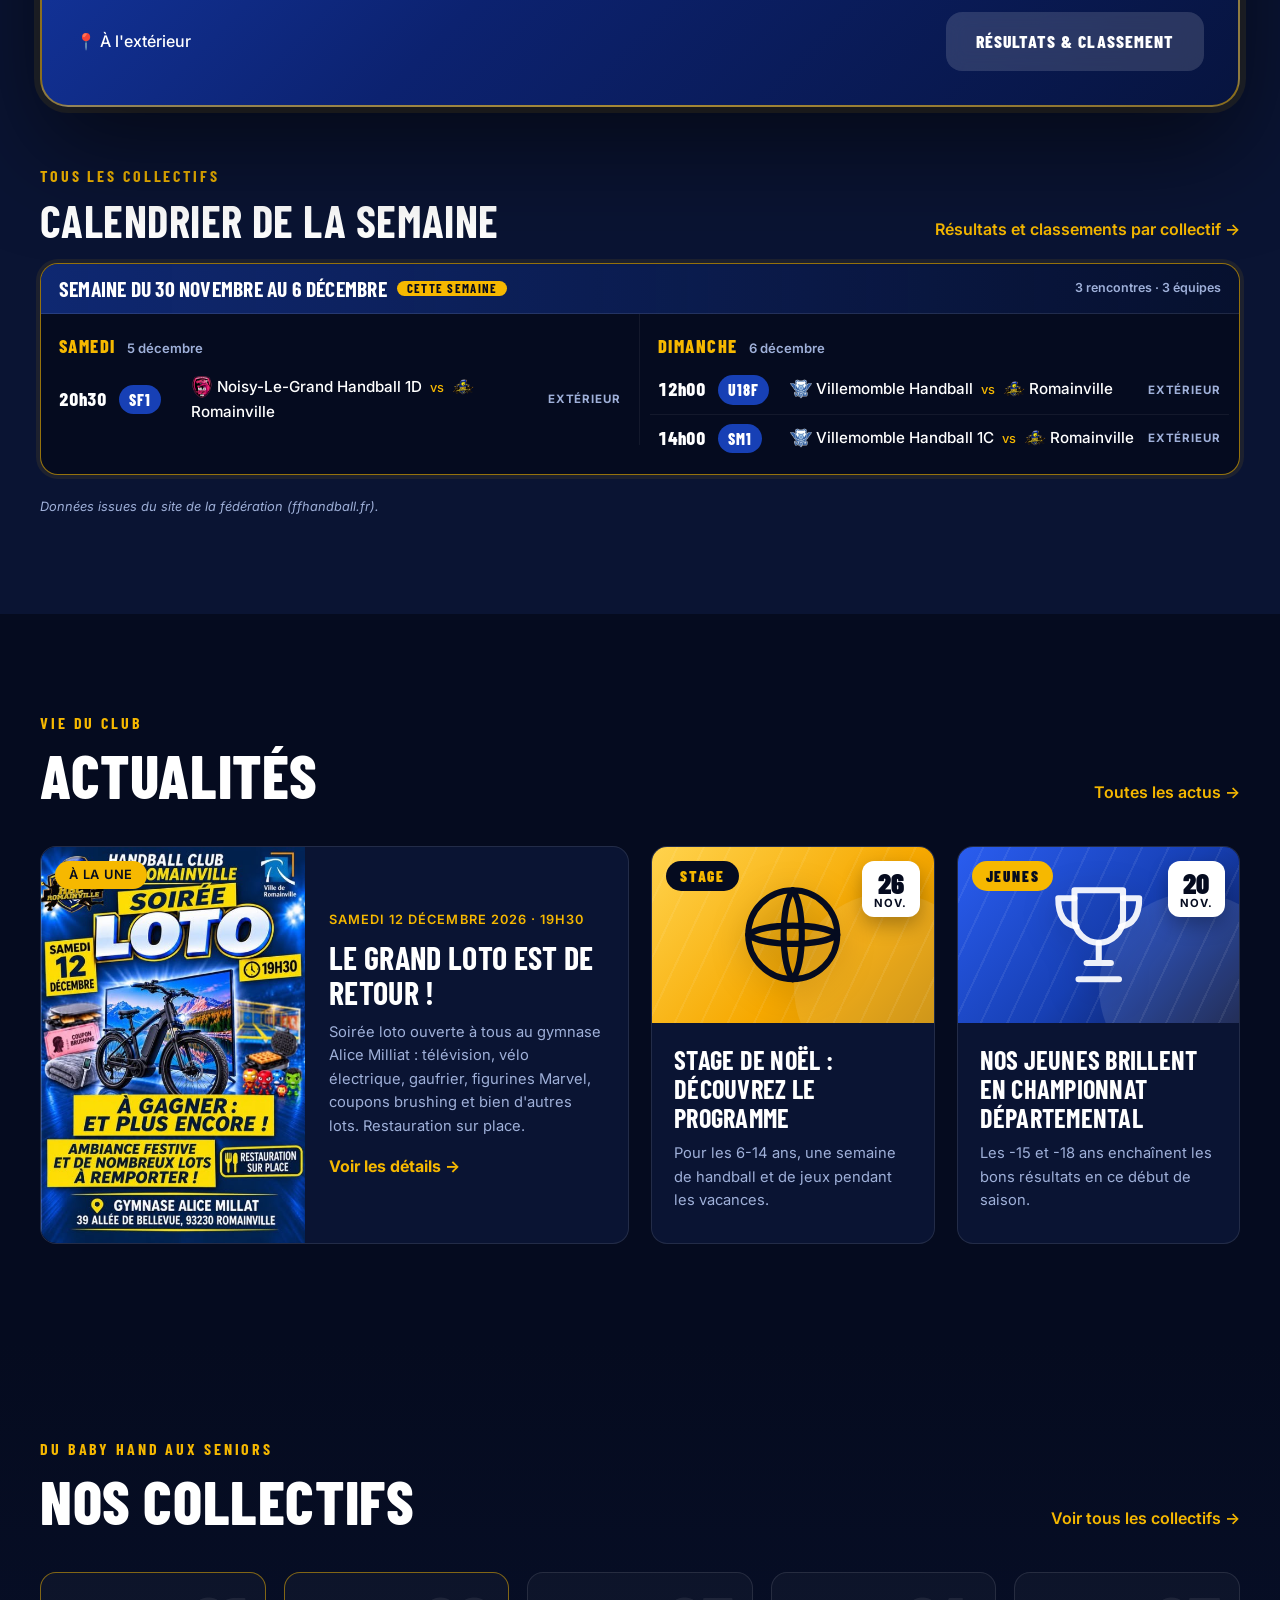
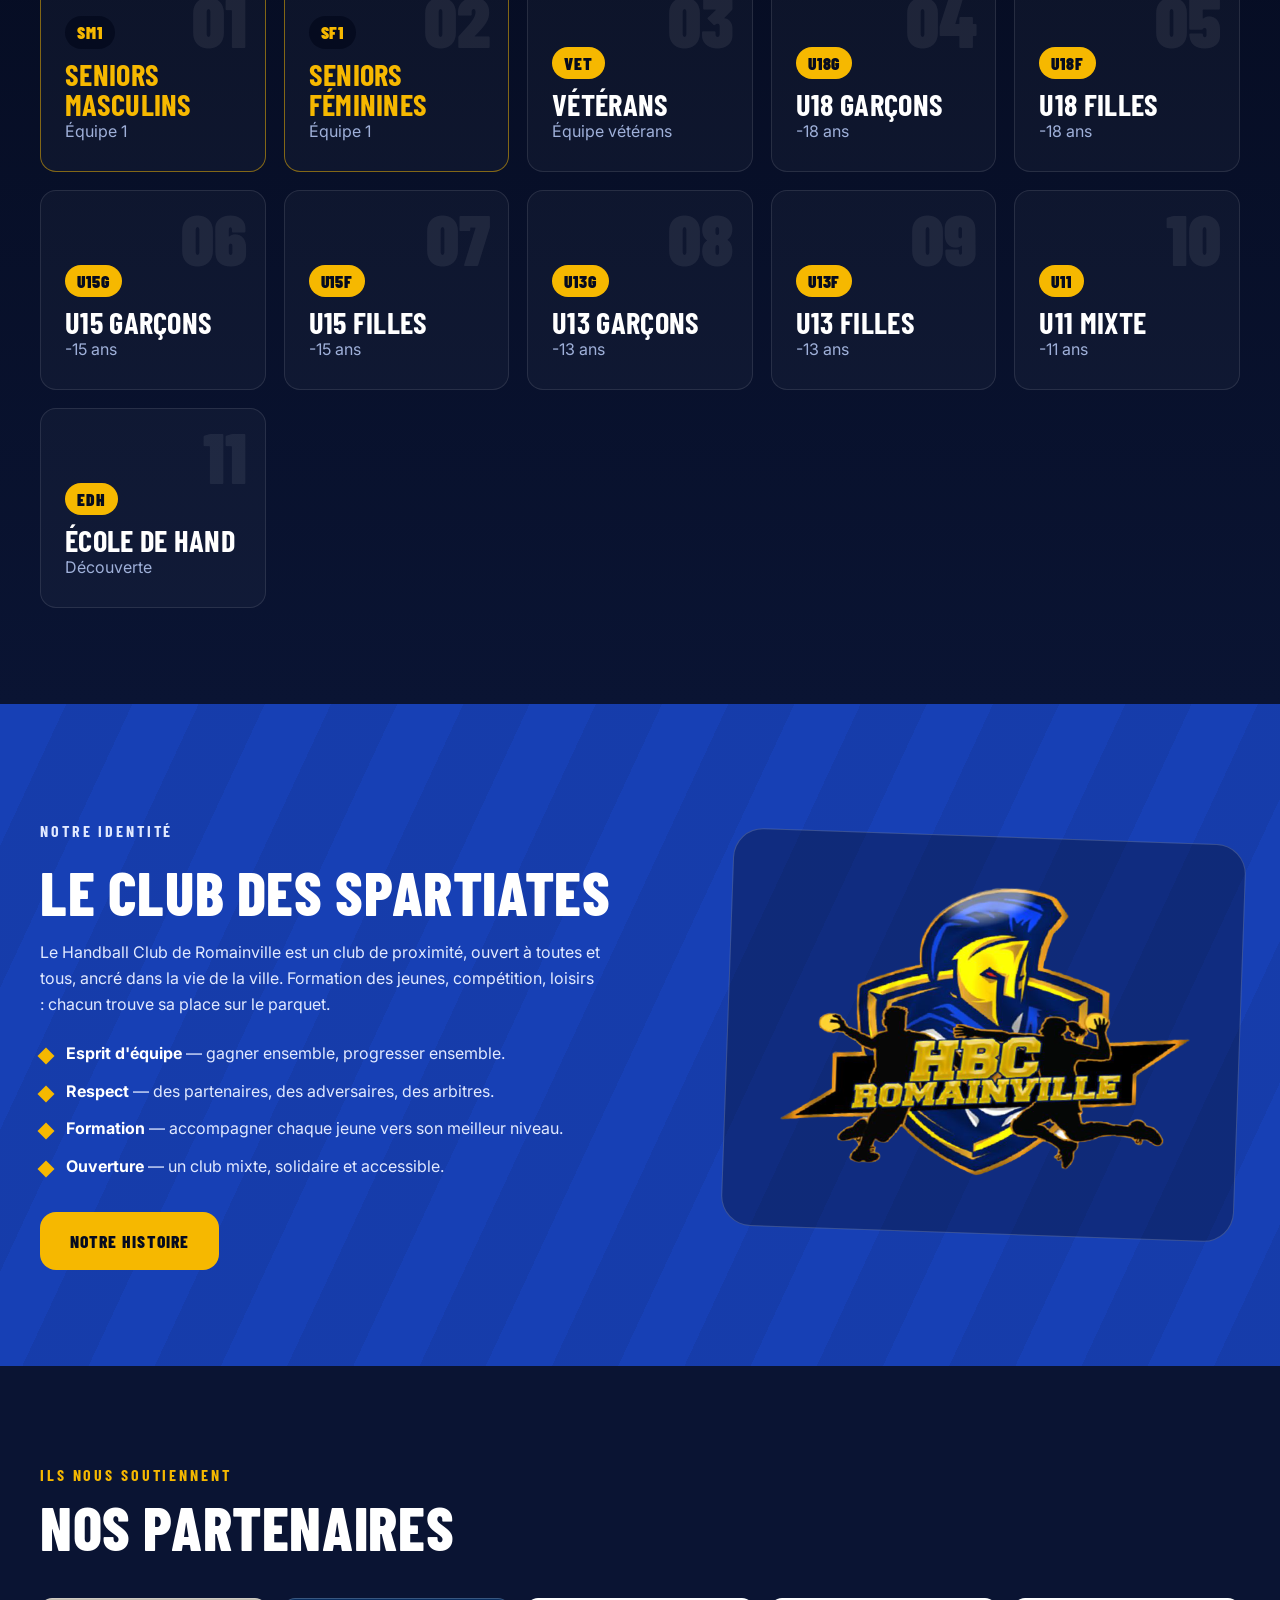
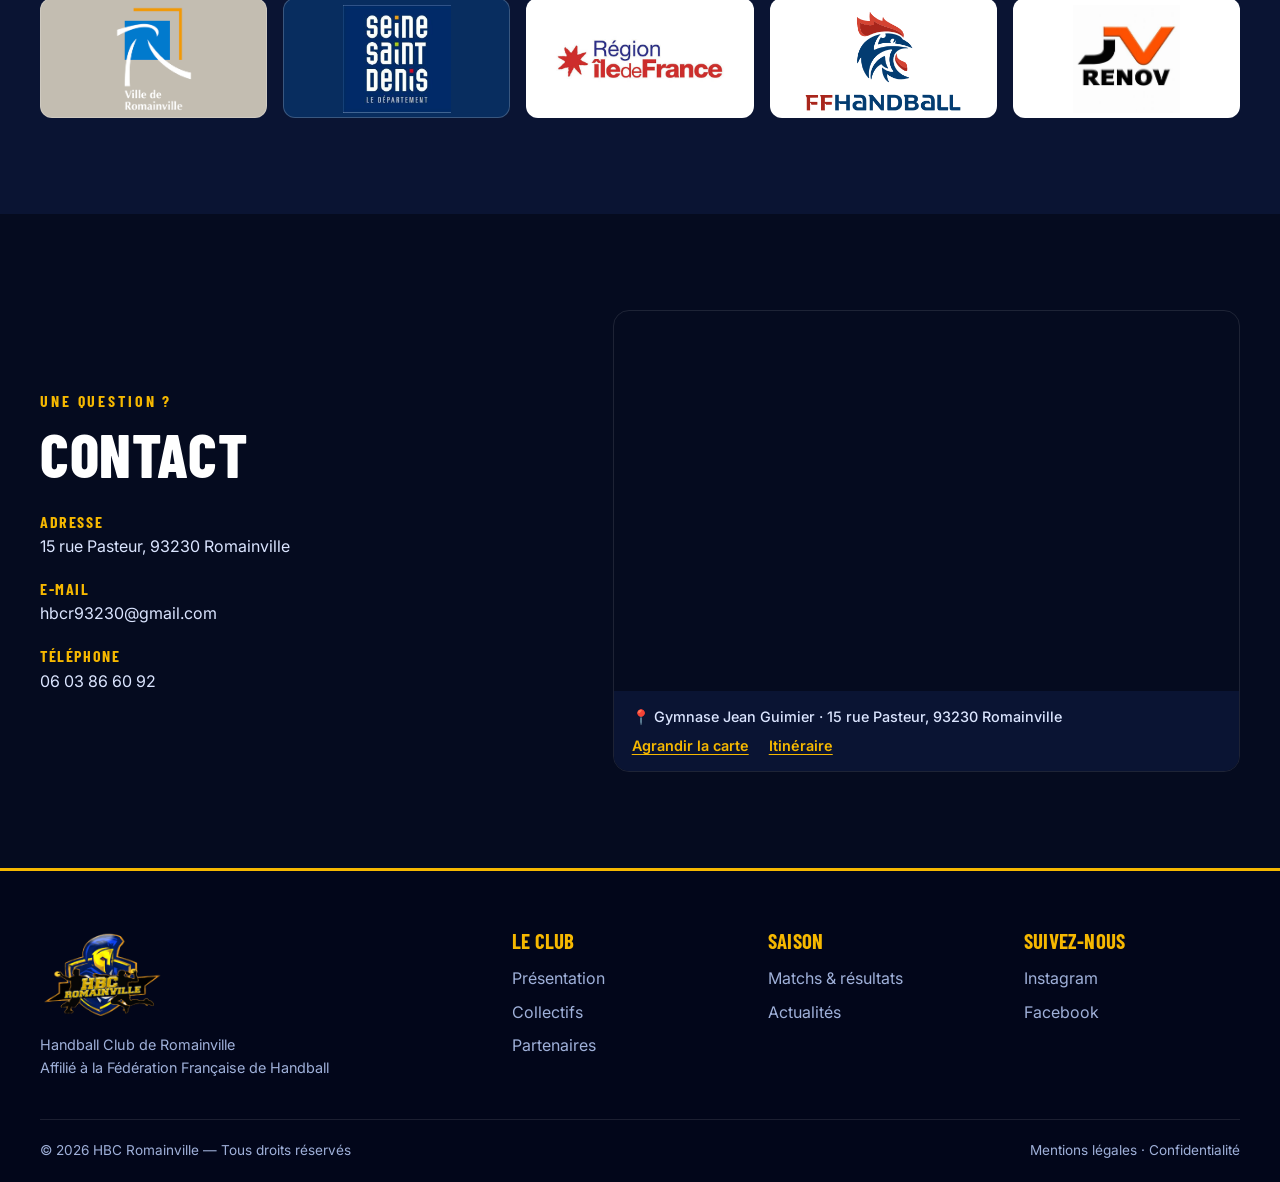
==== commit 530bfaba: "résultat" ====
--- a/index.html
+++ b/index.html
@@ -68,7 +68,7 @@
         <div><strong data-count="320">0</strong><span>licenciés</span></div>
         <div><strong data-count="10">0</strong><span>équipes</span></div>
         <div><strong data-count="25">0</strong><span>bénévoles</span></div>
-        <div><strong data-count="12">0</strong><span>entraîneurs</span></div>
+        <div><strong data-count="14">0</strong><span>entraîneurs</span></div>
       </div>
     </section>
 
--- a/styles.css
+++ b/styles.css
@@ -792,3 +792,12 @@
 
 /* Repère clavier discret : un fin contour, visible uniquement à la navigation au clavier (jamais au clic ni au toucher) */
 .btn:focus-visible,.train-row__btn:focus-visible{outline:2px solid rgba(255,255,255,.65);outline-offset:3px}
+
+.phase-tag{display:inline-block;margin-left:8px;padding:0 8px;border-radius:999px;background:rgba(255,255,255,.12);color:var(--muted);font-size:.68rem;font-weight:600;text-transform:uppercase;letter-spacing:.06em;vertical-align:middle}
+
+/* Petit effet sur les boutons : léger grossissement « ressort » au survol, enfoncement à l'appui (sans halo ni changement de couleur) */
+.btn,.train-row__btn{transition:transform .28s cubic-bezier(.34,1.56,.64,1)}
+@media (hover:hover){
+  .btn:hover,.btn--gold:hover,.btn--ghost:hover,.btn--dark:hover,.train-row__btn:hover{transform:scale(1.04)}
+}
+.btn:active,.train-row__btn:active{transform:scale(.95);transition-duration:.12s}
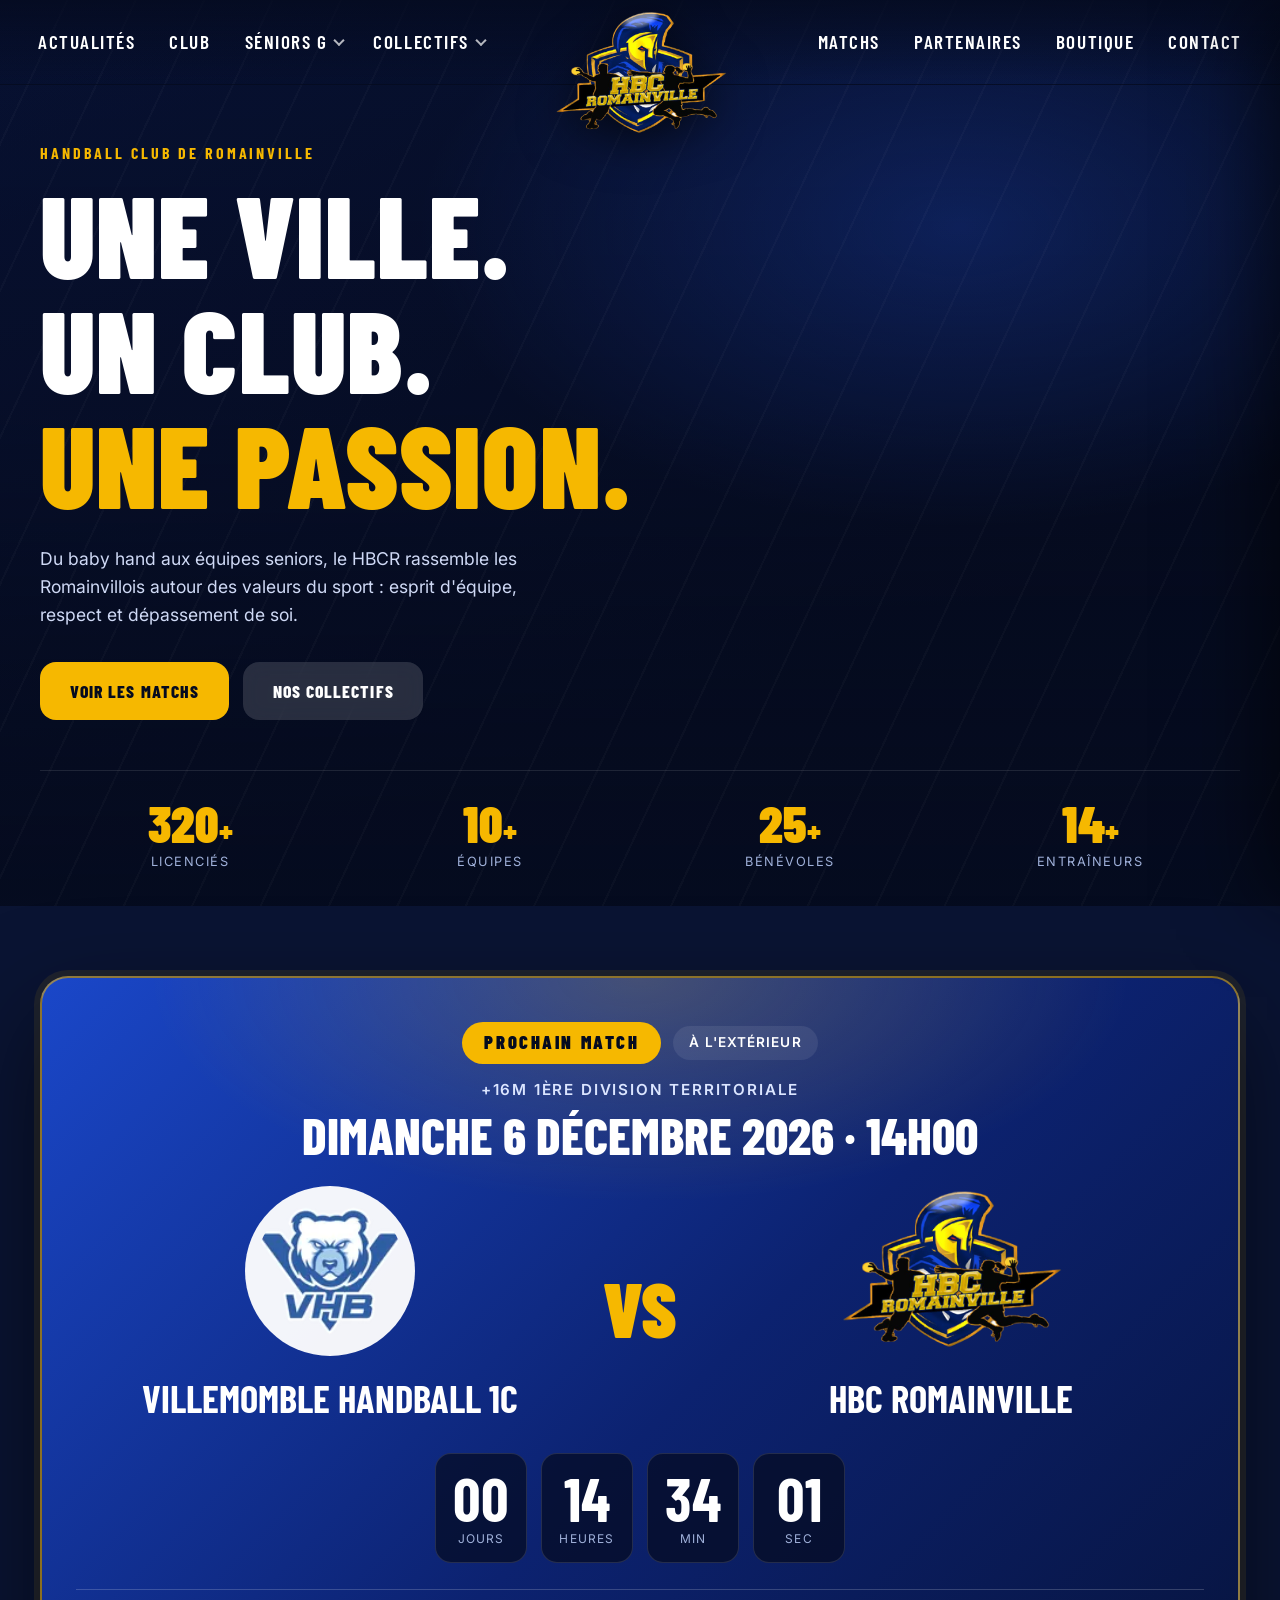
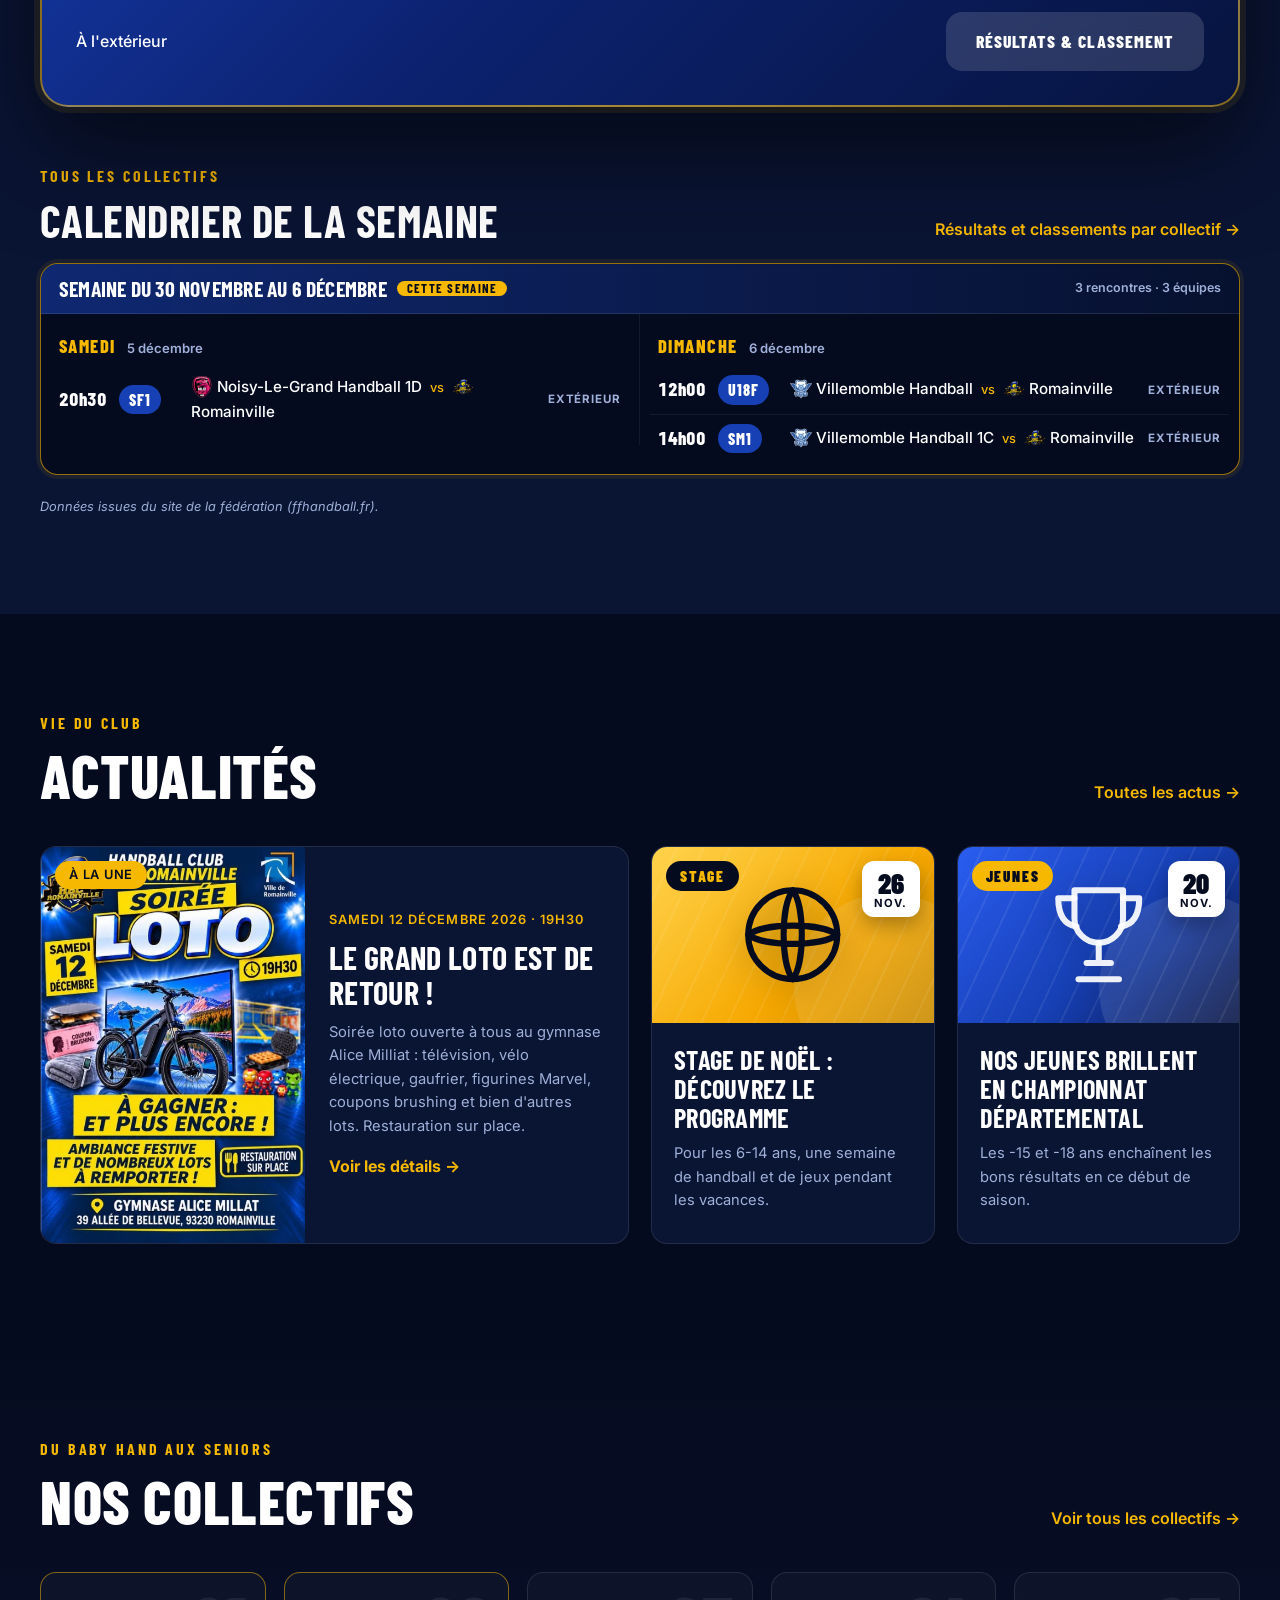
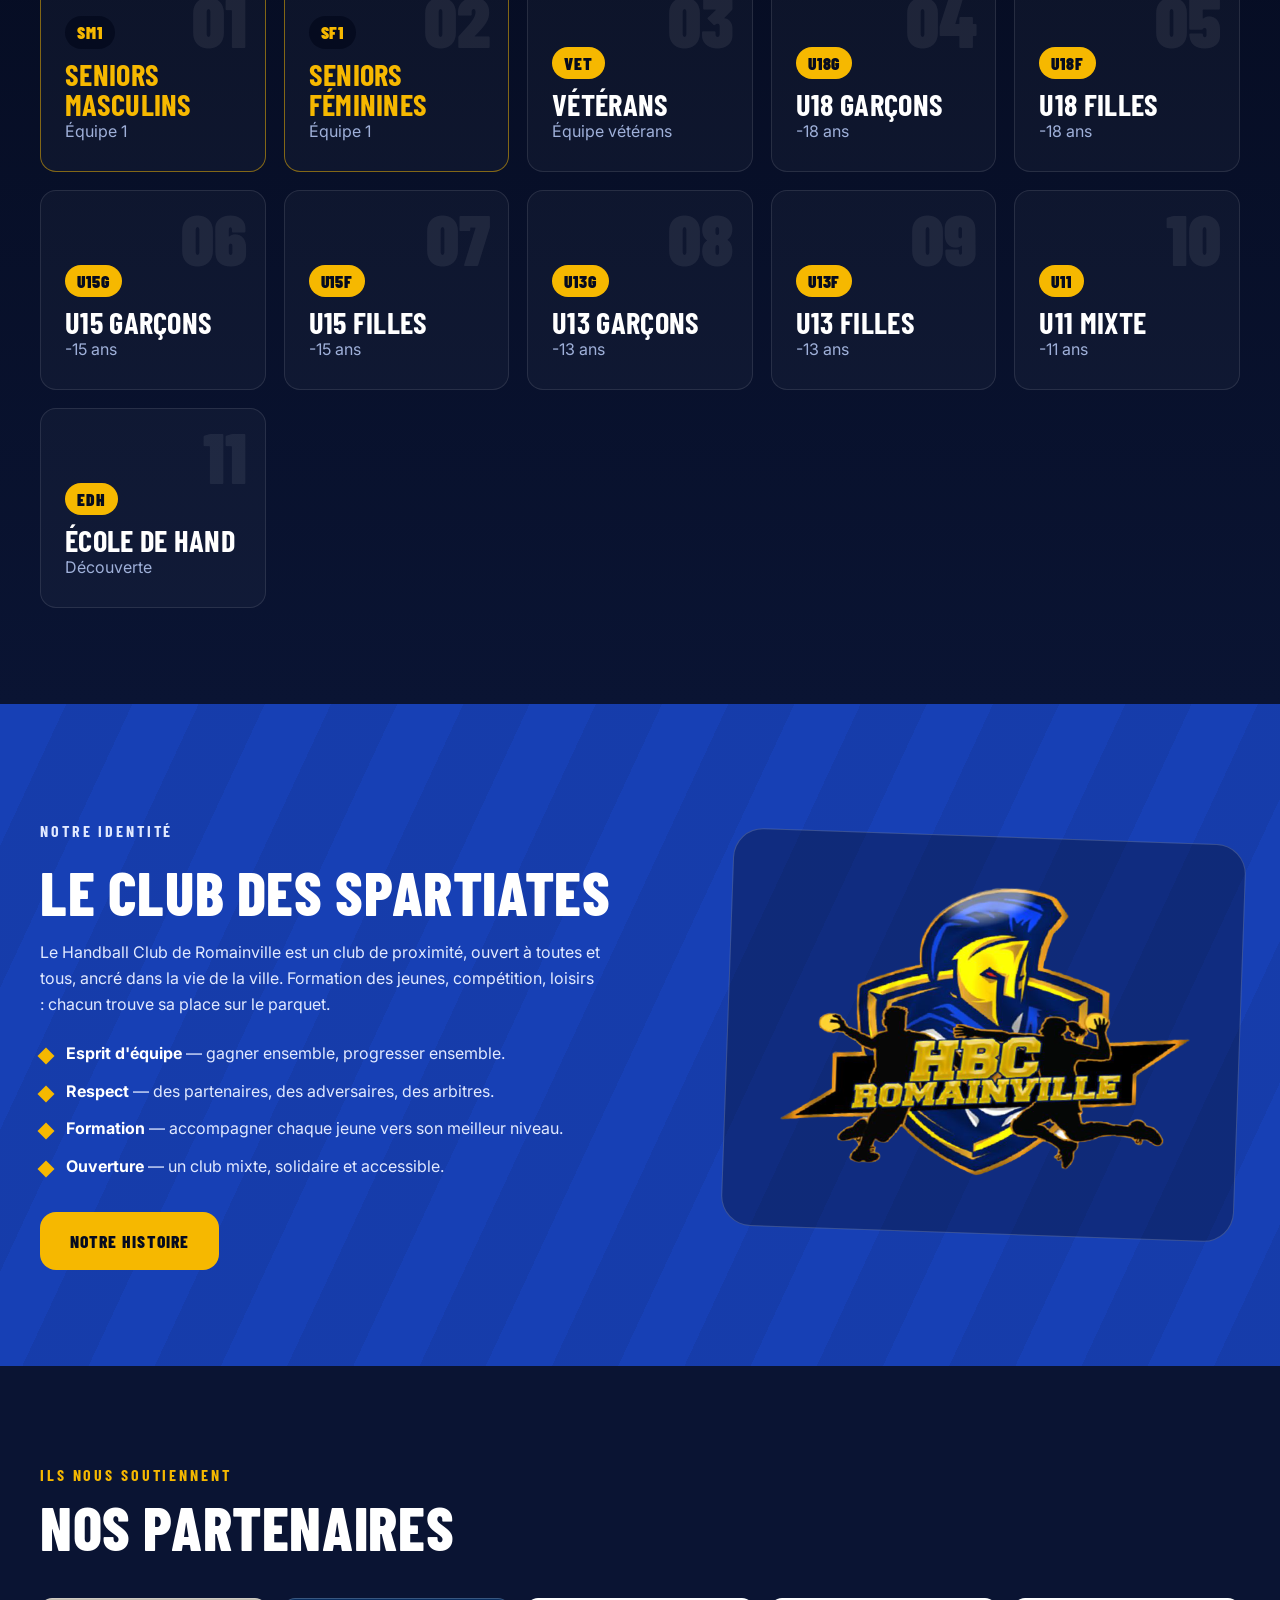
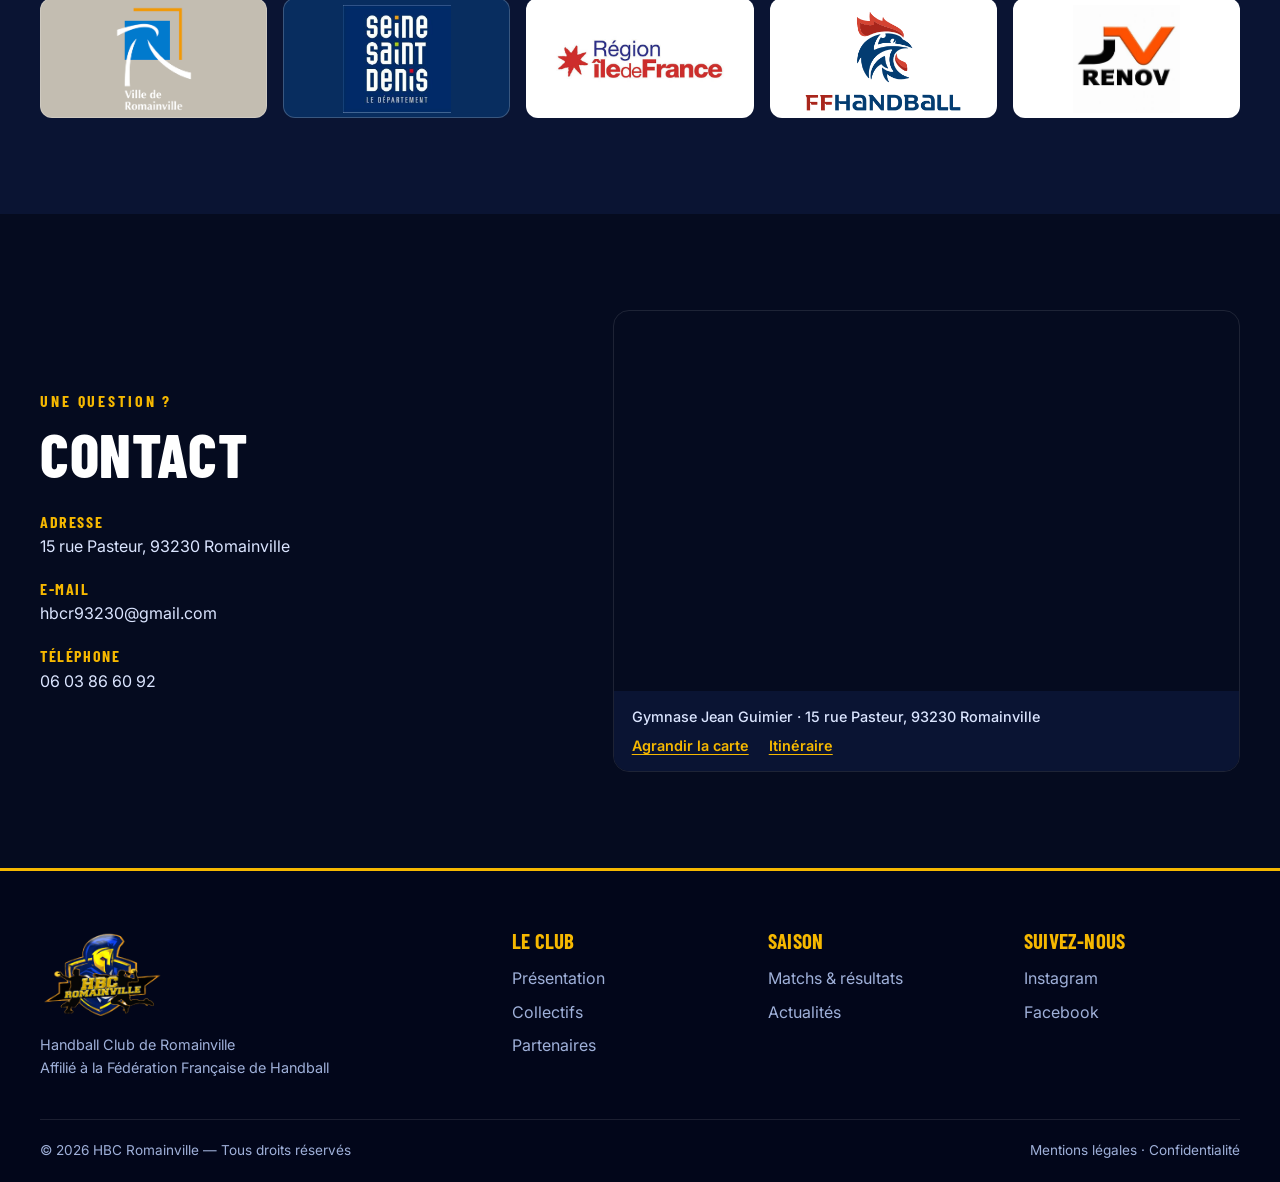
==== commit 2a99bb87: "v1" ====
--- a/index.html
+++ b/index.html
@@ -250,7 +250,7 @@
           <iframe title="Carte : gymnase Jean Guimier, 15 rue Pasteur, Romainville" loading="lazy" referrerpolicy="no-referrer-when-downgrade"
             src="https://www.openstreetmap.org/export/embed.html?bbox=2.4385%2C48.8760%2C2.4475%2C48.8820&layer=mapnik&marker=48.87899%2C2.44299"></iframe>
           <div class="map-links">
-            <span>📍 Gymnase Jean Guimier · 15 rue Pasteur, 93230 Romainville</span>
+            <span>Gymnase Jean Guimier · 15 rue Pasteur, 93230 Romainville</span>
             <a href="https://www.openstreetmap.org/?mlat=48.87899&amp;mlon=2.44299#map=17/48.87899/2.44299" target="_blank" rel="noopener">Agrandir la carte</a>
             <a href="https://www.google.com/maps/dir/?api=1&amp;destination=15+rue+Pasteur%2C+93230+Romainville%2C+France" target="_blank" rel="noopener">Itinéraire</a>
           </div>
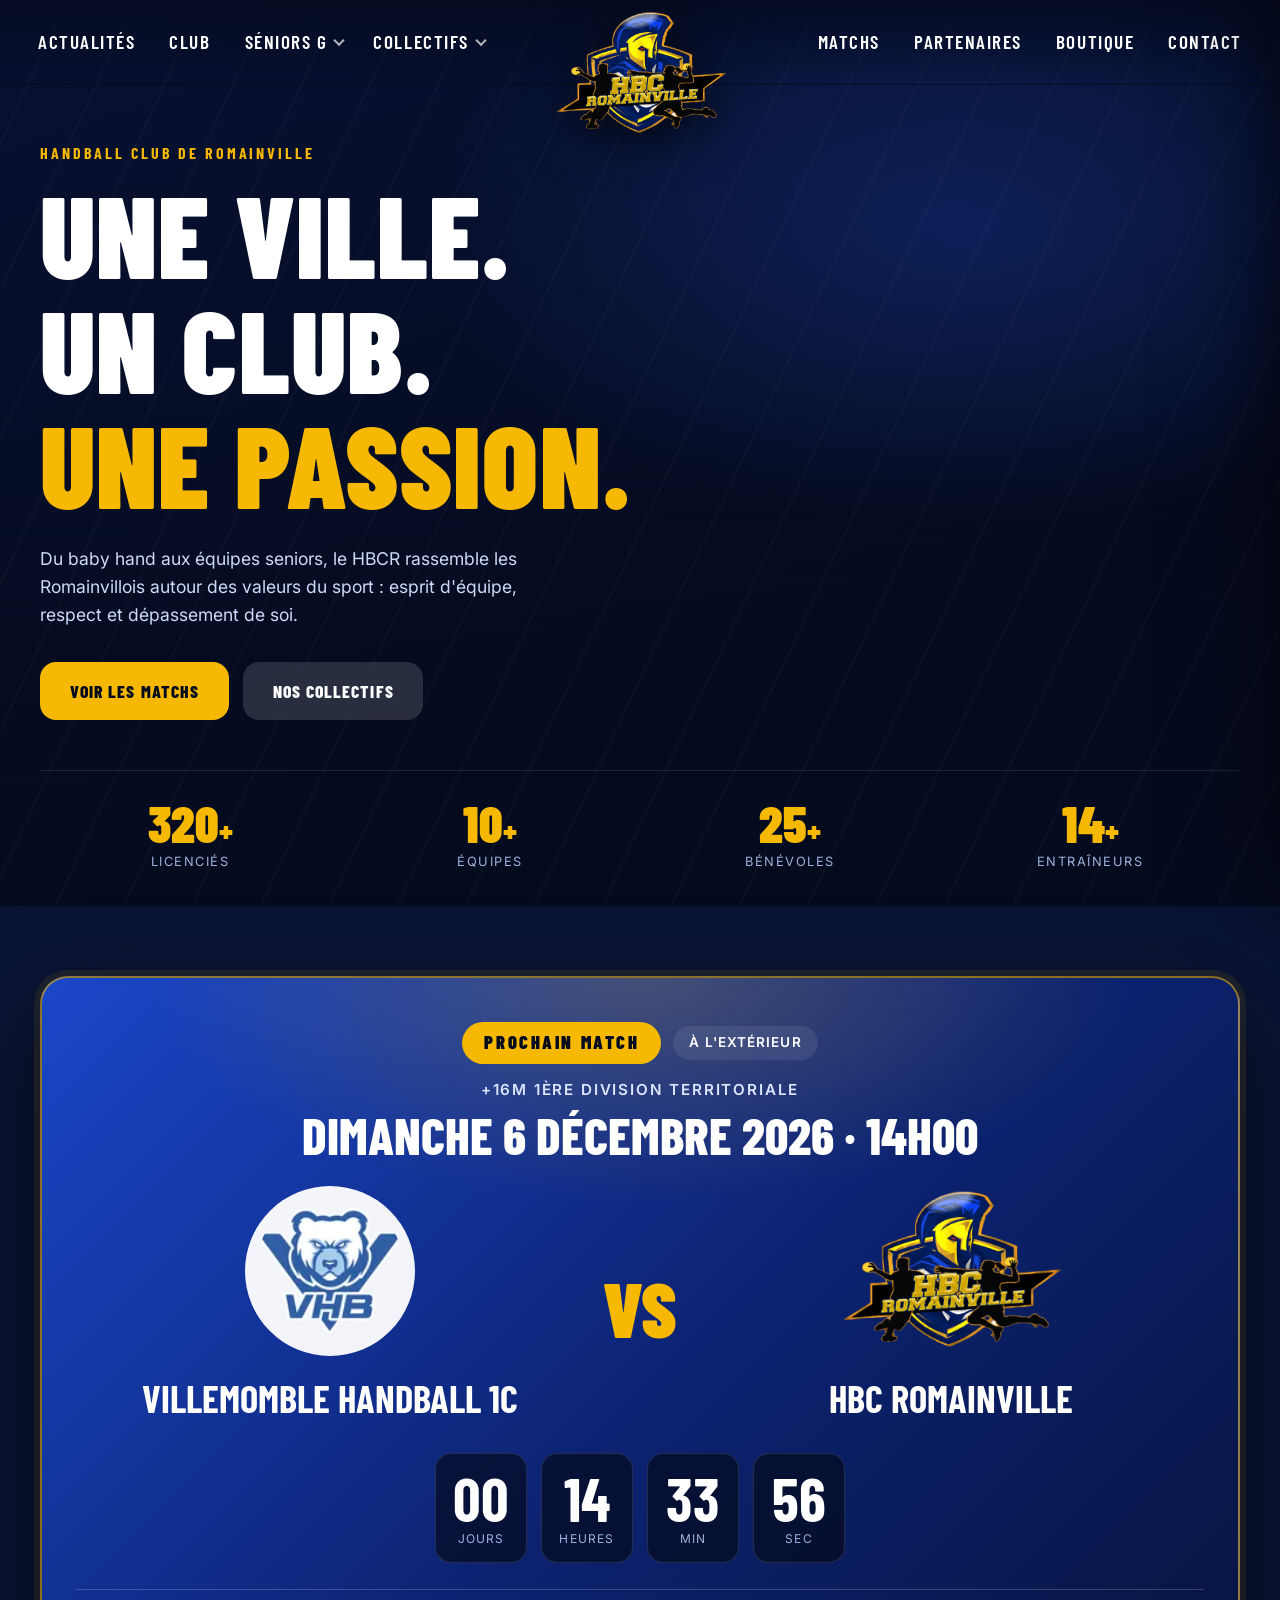
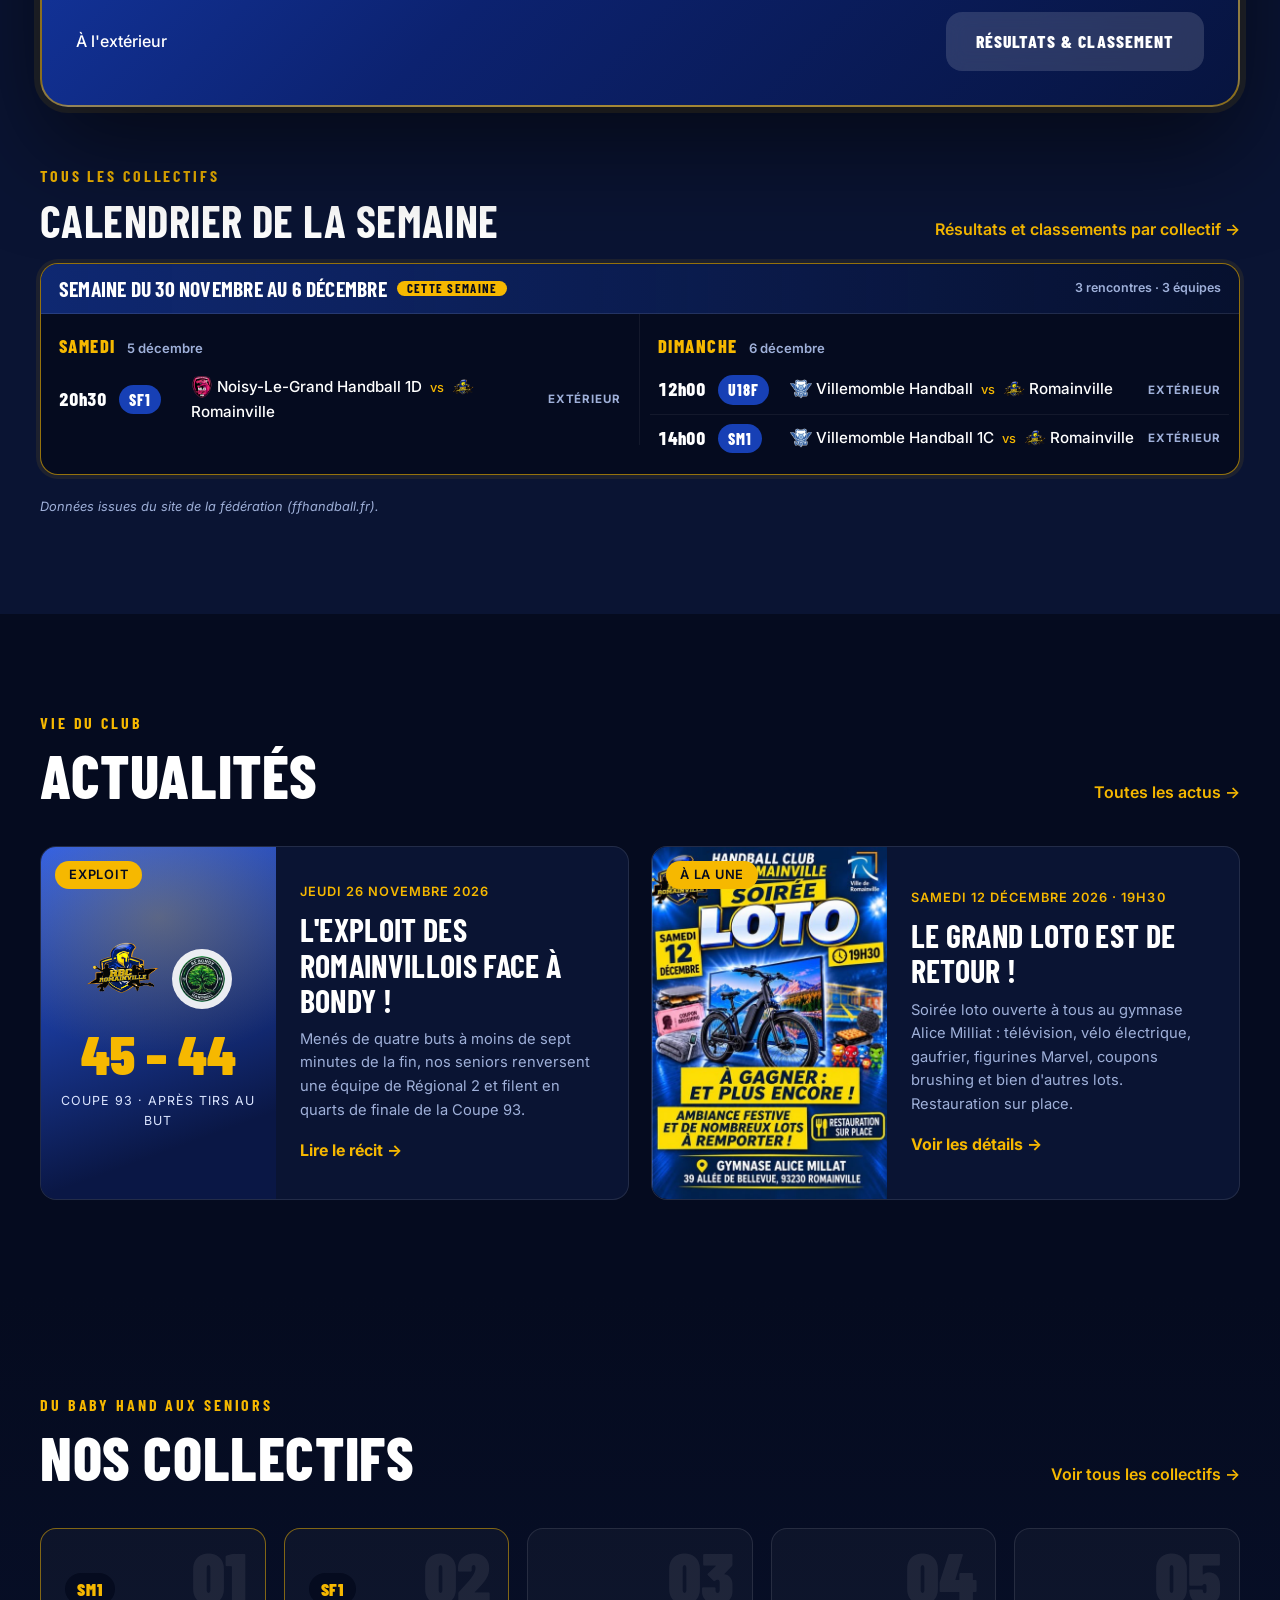
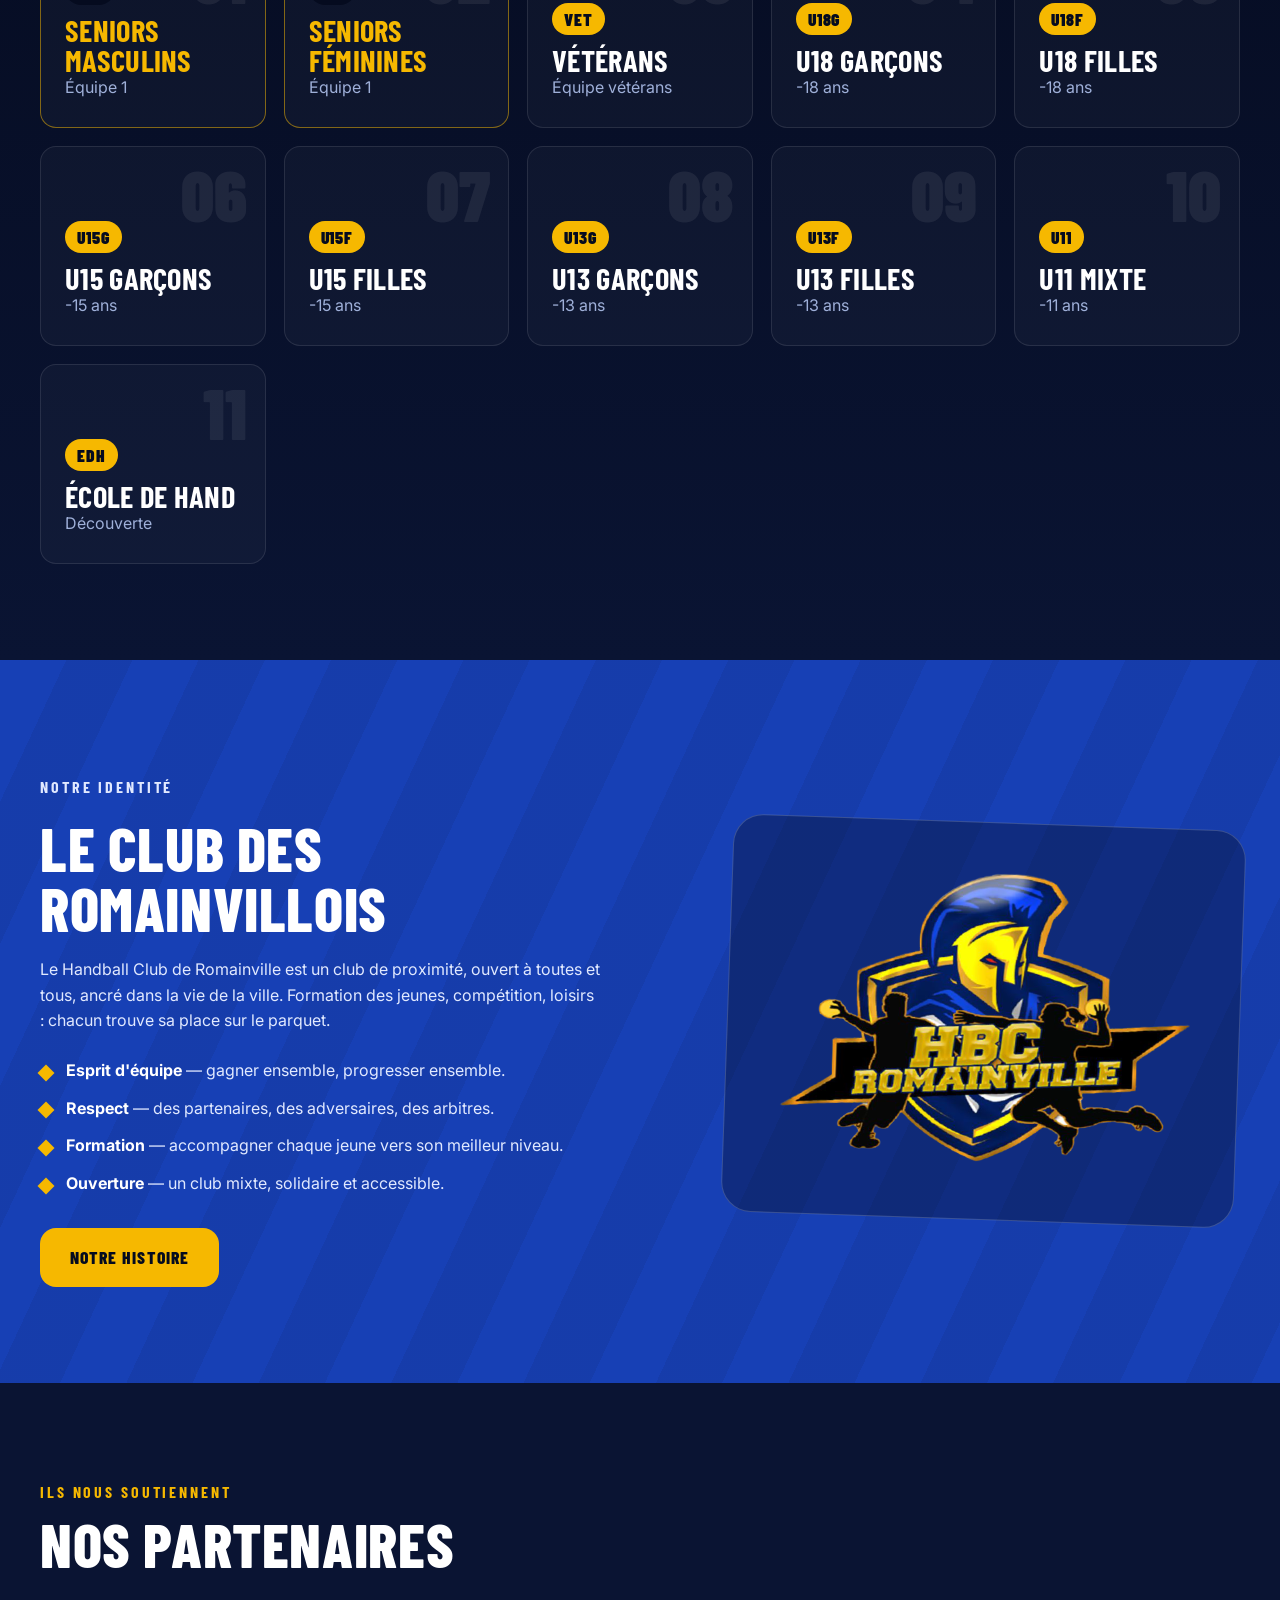
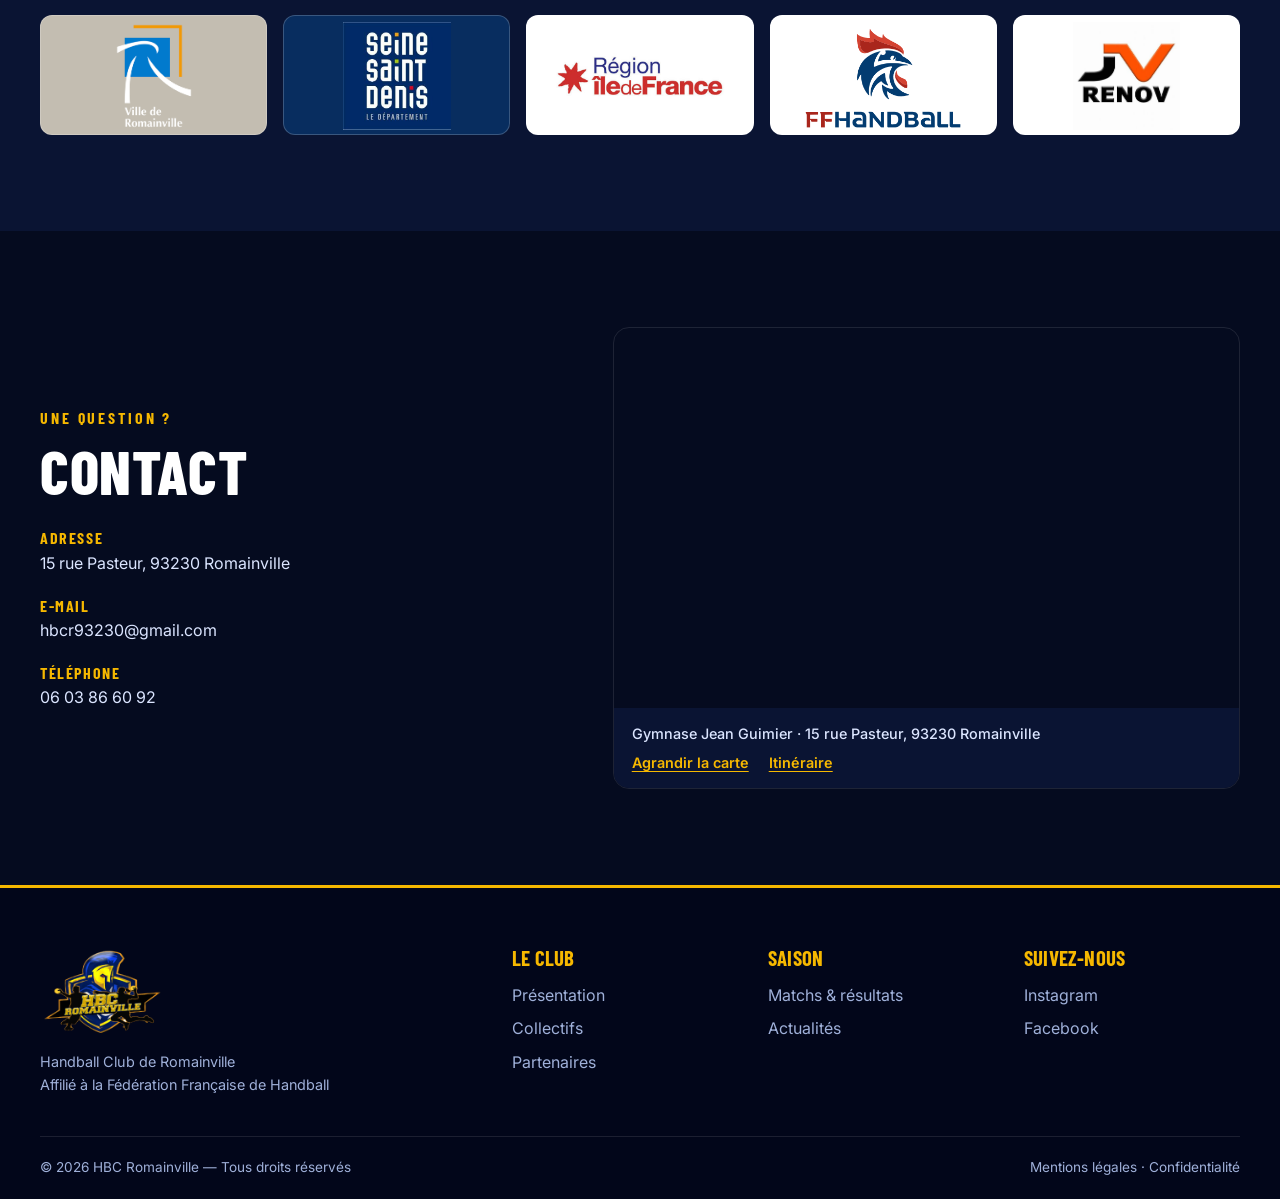
==== commit 8dfdc42b: "Actualités (Coupe 93 et loto) dans évènements/, pages boutique et histoire en construction, partenai" ====
--- a/index.html
+++ b/index.html
@@ -38,7 +38,7 @@
         <div class="nav__group nav__group--right">
           <a href="#matchs">Matchs</a>
           <a href="#partenaires">Partenaires</a>
-          <a class="nav__soon" aria-disabled="true">Boutique</a>
+          <a href="boutique.html">Boutique</a>
           <a href="#contact">Contact</a>
         </div>
       </nav>
@@ -135,7 +135,21 @@
         </div>
 
         <div class="news-grid">
-          <a class="card card--featured card--poster" href="actu-loto.html">
+          <a class="card card--featured card--poster card--result" href="évènements/actu-coupe93.html">
+            <div class="card__poster card__result">
+              <span class="tag tag--gold">Exploit</span>
+              <div class="card__result-logos"><img src="assets/logo.png" alt="HBC Romainville"><img src="assets/clubs/2026-10-22-02b8929f-f694-4e62-b397-f0628feb70ec.webp" alt="AS Bondy"></div>
+              <strong>45 – 44</strong>
+              <small>Coupe 93 · après tirs au but</small>
+            </div>
+            <div class="card__body">
+              <time>Jeudi 26 novembre 2026</time>
+              <h3>L'exploit des Romainvillois face à Bondy !</h3>
+              <p>Menés de quatre buts à moins de sept minutes de la fin, nos seniors renversent une équipe de Régional 2 et filent en quarts de finale de la Coupe 93.</p>
+              <span class="card__more">Lire le récit →</span>
+            </div>
+          </a>
+          <a class="card card--featured card--poster" href="évènements/actu-loto.html">
             <div class="card__poster"><img src="assets/loto-2026.jpg" alt="Affiche de la soirée loto du HBC Romainville, samedi 12 décembre à 19h30" loading="lazy"><span class="tag tag--gold">À la une</span></div>
             <div class="card__body">
               <time>Samedi 12 décembre 2026 · 19h30</time>
@@ -144,28 +158,6 @@
               <span class="card__more">Voir les détails →</span>
             </div>
           </a>
-          <article class="card card--news">
-            <div class="card__art card__art--gold">
-              <span class="card__chip">Stage</span>
-              <svg class="card__icon" viewBox="0 0 64 64" fill="none" stroke="currentColor" stroke-width="3" stroke-linecap="round" stroke-linejoin="round" aria-hidden="true"><circle cx="32" cy="32" r="22"/><path d="M32 10c6 8 6 36 0 44M32 10c-6 8-6 36 0 44M10 32c8-6 36-6 44 0M10 32c8 6 36 6 44 0"/></svg>
-              <div class="card__date"><b>26</b><span>nov.</span></div>
-            </div>
-            <div class="card__body">
-              <h3>Stage de Noël : découvrez le programme</h3>
-              <p>Pour les 6-14 ans, une semaine de handball et de jeux pendant les vacances.</p>
-            </div>
-          </article>
-          <article class="card card--news">
-            <div class="card__art card__art--blue">
-              <span class="card__chip">Jeunes</span>
-              <svg class="card__icon" viewBox="0 0 64 64" fill="none" stroke="currentColor" stroke-width="3" stroke-linecap="round" stroke-linejoin="round" aria-hidden="true"><path d="M20 10h24v14a12 12 0 0 1-24 0V10z"/><path d="M20 14h-8c0 8 3 13 9 14M44 14h8c0 8-3 13-9 14M32 36v10M22 54h20M26 46h12"/></svg>
-              <div class="card__date"><b>20</b><span>nov.</span></div>
-            </div>
-            <div class="card__body">
-              <h3>Nos jeunes brillent en championnat départemental</h3>
-              <p>Les -15 et -18 ans enchaînent les bons résultats en ce début de saison.</p>
-            </div>
-          </article>
         </div>
       </div>
     </section>
@@ -201,7 +193,7 @@
       <div class="container club__inner">
         <div class="club__text">
           <p class="eyebrow">Notre identité</p>
-          <h2>Le club des Spartiates</h2>
+          <h2>Le club des Romainvillois</h2>
           <p>Le Handball Club de Romainville est un club de proximité, ouvert à toutes et tous, ancré dans la vie de la ville. Formation des jeunes, compétition, loisirs : chacun trouve sa place sur le parquet.</p>
           <ul class="values">
             <li><b>Esprit d'équipe</b> — gagner ensemble, progresser ensemble.</li>
@@ -229,7 +221,7 @@
           <div class="partner-logo" style="background:#082d5f"><img src="assets/partners/seine-saint-denis.png" alt="Département de la Seine-Saint-Denis" loading="lazy"></div>
           <div class="partner-logo"><img src="assets/partners/region-ile-de-france.png" alt="Région Île-de-France" loading="lazy"></div>
           <div class="partner-logo"><img src="assets/partners/ffhandball.png" alt="Fédération Française de Handball" loading="lazy"></div>
-          <div class="partner-logo"><img src="assets/partners/jv-renov.png" alt="JV Renov" loading="lazy"></div>
+          <a class="partner-logo" href="https://jv-renov.fr/" target="_blank" rel="noopener" title="Visiter le site de JV Renov"><img src="assets/partners/jv-renov.png" alt="JV Renov (nouvel onglet)" loading="lazy"></a>
         </div>
       </div>
     </section>
--- a/styles.css
+++ b/styles.css
@@ -801,3 +801,61 @@
   .btn:hover,.btn--gold:hover,.btn--ghost:hover,.btn--dark:hover,.train-row__btn:hover{transform:scale(1.04)}
 }
 .btn:active,.train-row__btn:active{transform:scale(.95);transition-duration:.12s}
+
+/* Une seule actualité : la carte occupe toute la largeur */
+.news-grid > .card--poster:only-child{grid-column:1/-1;grid-template-columns:minmax(0,340px) minmax(0,1fr);width:min(900px,100%);margin-inline:auto}
+@media (max-width:820px){.news-grid > .card--poster:only-child{grid-template-columns:1fr}}
+
+/* Fiches collectifs : classement au-dessus des résultats */
+.co-standings + .co-feed{margin-top:10px}
+
+/* ===== Page « bientôt disponible » (boutique) ===== */
+.soon{position:relative;overflow:hidden;min-height:78vh;display:flex;align-items:center;padding:150px 0 90px;text-align:center}
+.soon__inner{position:relative;z-index:1;display:flex;flex-direction:column;align-items:center;gap:18px}
+.soon__logo{width:min(300px,70vw);filter:drop-shadow(0 25px 50px rgba(0,0,0,.55))}
+.soon__badge{display:inline-flex;align-items:center;gap:10px;background:rgba(246,184,0,.15);border:1px dashed var(--gold);color:var(--gold);font-family:var(--h);font-weight:800;letter-spacing:.16em;text-transform:uppercase;padding:6px 20px;border-radius:999px}
+.soon h1{font-size:clamp(2.8rem,8vw,6rem);font-weight:900}
+.soon h1 span{color:var(--gold);display:block}
+.soon p{max-width:520px;color:#cfd9f5;font-size:1.08rem}
+.soon .hero__cta{justify-content:center;margin-top:8px}
+
+/* Tuile partenaire cliquable : même gabarit que les autres */
+.partners-row a.partner-logo{display:grid;place-items:center;border-radius:12px;cursor:pointer}
+.partners-row a.partner-logo:focus-visible{outline:2px solid var(--gold);outline-offset:3px}
+
+/* ===== Article de match (Coupe 93) ===== */
+.article__inner--result{grid-template-columns:minmax(0,.85fr) minmax(0,1.15fr)}
+.article__side{display:flex;flex-direction:column;gap:20px}
+.scoreboard{background:linear-gradient(150deg,#1a47c9,#07143f 75%);border:2px solid rgba(246,184,0,.55);border-radius:22px;padding:22px 18px;text-align:center;box-shadow:0 30px 70px rgba(0,0,0,.45)}
+.scoreboard__comp{font-family:var(--h);font-weight:800;letter-spacing:.14em;text-transform:uppercase;color:var(--gold)!important;margin-bottom:14px}
+.scoreboard__row{display:grid;grid-template-columns:1fr auto 1fr;align-items:center;gap:10px}
+.scoreboard__team{display:flex;flex-direction:column;align-items:center;gap:6px}
+.scoreboard__team img{width:84px;height:84px;object-fit:contain}
+.scoreboard__team:not(.is-us) img{background:#fff;border-radius:50%;padding:8px}
+.scoreboard__team span{font-family:var(--h);font-weight:800;text-transform:uppercase;font-size:1.15rem;line-height:1.05}
+.scoreboard__team small{color:var(--muted);font-size:.75rem}
+.scoreboard__score{display:flex;align-items:center;gap:6px;font-family:var(--h);font-weight:900;font-size:clamp(2.4rem,4.5vw,3.6rem);line-height:1}
+.scoreboard__score i{font-style:normal;color:var(--muted)}
+.scoreboard__score .win{color:var(--gold)}
+.scoreboard__steps{list-style:none;margin:18px 0 0;padding:14px 0 0;border-top:1px solid rgba(255,255,255,.18);display:grid;gap:8px}
+.scoreboard__steps li{display:flex;justify-content:space-between;gap:12px;font-size:.9rem;color:#dbe5ff}
+.scoreboard__steps span{font-family:var(--h);font-weight:800;font-size:1.2rem;color:#fff}
+.scorers{background:var(--navy-2);border:1px solid var(--line);border-radius:18px;padding:20px}
+.scorers h3{font-size:1.4rem;color:var(--gold);margin-bottom:10px}
+.scorers ul{list-style:none;margin:0;padding:0}
+.scorers li{display:flex;justify-content:space-between;padding:7px 0;border-bottom:1px solid rgba(255,255,255,.07)}
+.scorers li b{font-family:var(--h);font-size:1.3rem;color:var(--gold)}
+.scorers p{color:var(--muted);font-size:.82rem;margin-top:10px}
+.article__date{color:var(--gold)!important;font-weight:600;text-transform:uppercase;letter-spacing:.08em;font-size:.85rem}
+.article__text strong{color:#fff}
+/* carte d'accueil de l'exploit */
+.card__result{flex-direction:column;align-items:center;justify-content:center;gap:10px;padding:46px 14px 20px;text-align:center;min-height:300px;
+  background:radial-gradient(260px 200px at 50% 20%,rgba(246,184,0,.28),transparent 70%),linear-gradient(160deg,#2a5df0,#0a1745 80%)}
+.card__result .card__result-logos{display:flex;align-items:center;gap:12px}
+.card__result .card__result-logos img{width:76px;height:76px;object-fit:contain}
+.card__result .card__result-logos img + img{background:#fff;border-radius:50%;padding:7px;width:60px;height:60px;opacity:.9}
+.card__result strong{font-family:var(--h);font-weight:900;font-size:3.4rem;line-height:1;color:var(--gold)}
+.card__result small{color:#dbe5ff;font-size:.78rem;text-transform:uppercase;letter-spacing:.08em}
+.news-grid .card--poster{color:inherit}
+@media (min-width:1001px){.news-grid > .card--poster{grid-column:span 2;grid-template-columns:minmax(0,.8fr) minmax(0,1.2fr)}}
+@media (max-width:820px){.article__inner--result{grid-template-columns:1fr}.card__result img{max-height:none}.card__result .card__result-logos img{height:70px}}
